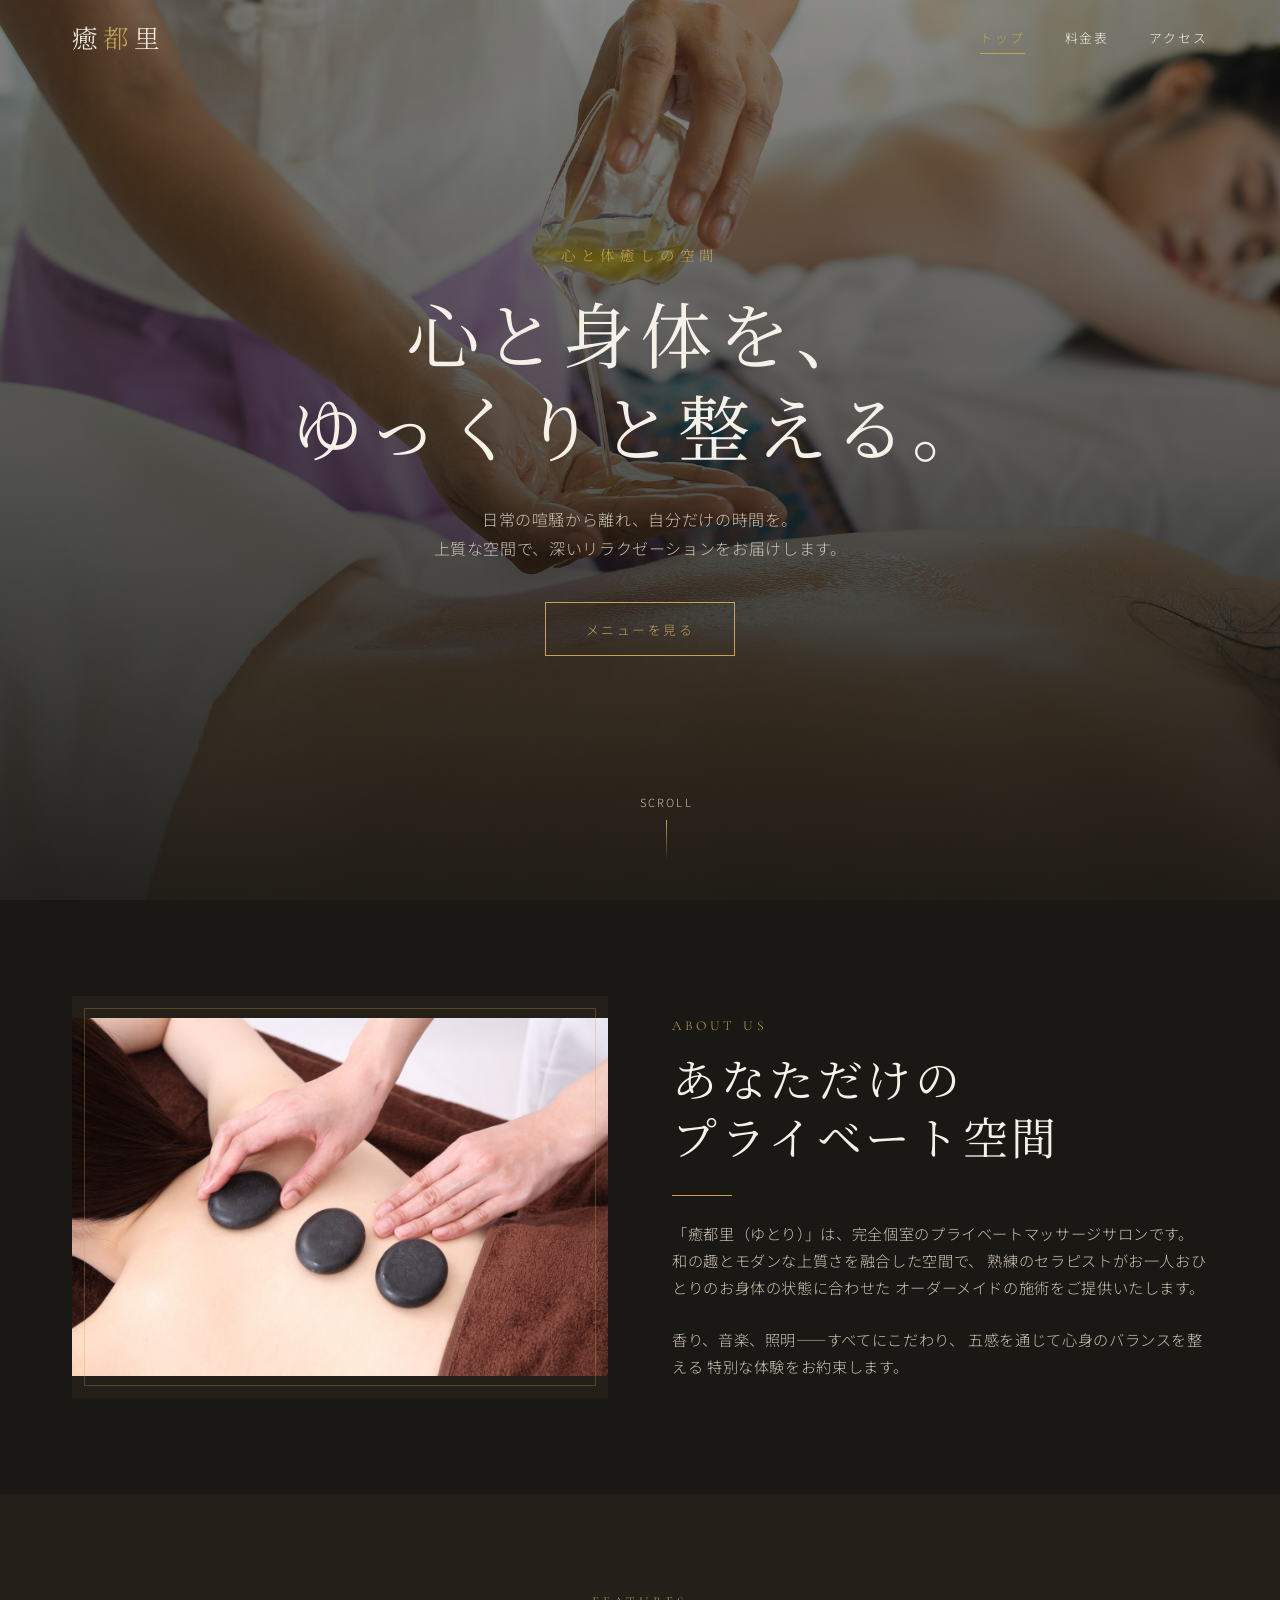
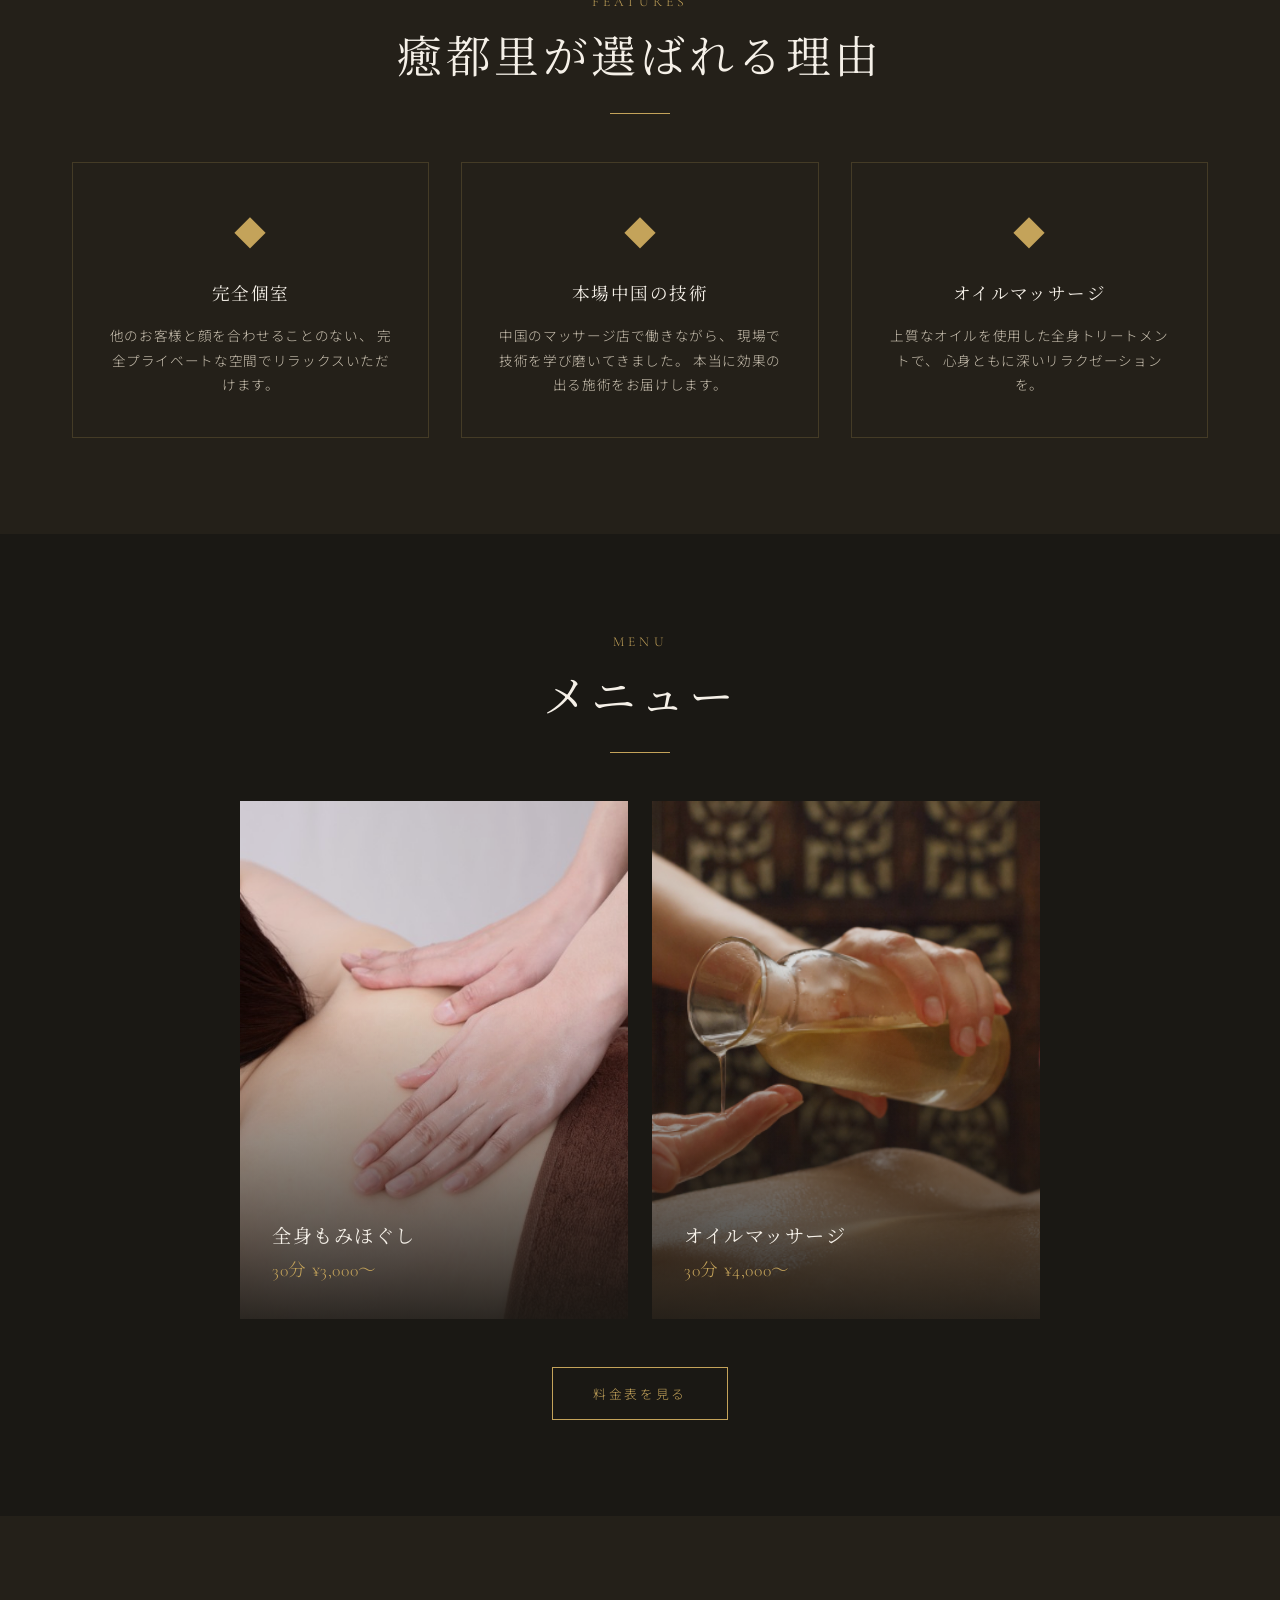
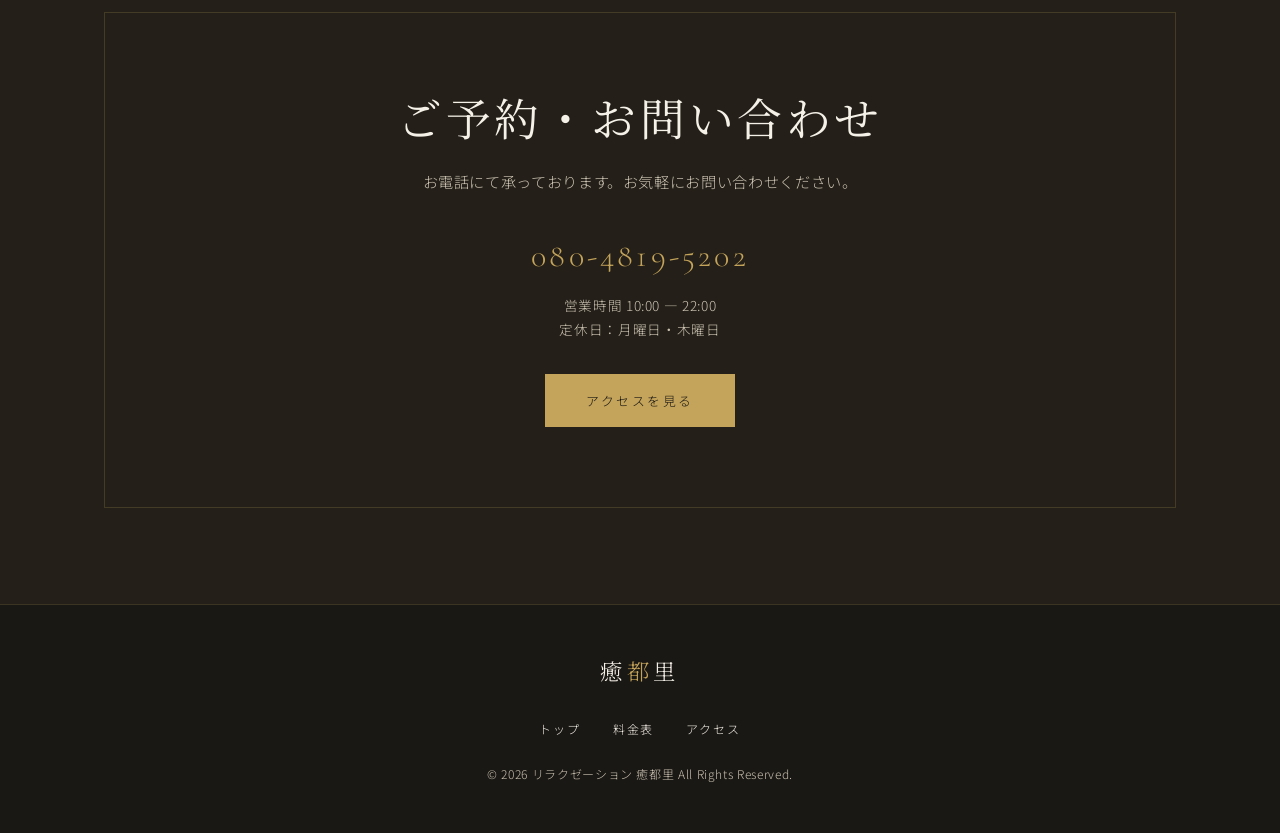
==== index.html @ 3822f06d "first release" ====
<!DOCTYPE html>
<html lang="ja">
<head>
  <meta charset="UTF-8">
  <meta name="viewport" content="width=device-width, initial-scale=1.0">
  <meta name="description" content="リラクゼーション 癒都里 — 心と身体を整える、上質なマッサージサロン。完全個室のプライベート空間で、至福のひとときをお過ごしください。">
  <title>リラクゼーション 癒都里 | プライベートマッサージサロン</title>
  <link rel="preconnect" href="https://fonts.googleapis.com">
  <link rel="preconnect" href="https://fonts.gstatic.com" crossorigin>
  <link href="https://fonts.googleapis.com/css2?family=Cormorant+Garamond:wght@300;400;500&family=Noto+Sans+JP:wght@300;400&family=Noto+Serif+JP:wght@300;400&display=swap" rel="stylesheet">
  <link rel="stylesheet" href="css/style.css">
</head>
<body>

  <header class="header">
    <div class="container header__inner">
      <a href="index.html" class="logo">癒<span>都</span>里</a>
      <nav class="nav">
        <a href="index.html" class="nav__link nav__link--active">トップ</a>
        <a href="price.html" class="nav__link">料金表</a>
        <a href="access.html" class="nav__link">アクセス</a>
      </nav>
      <button class="menu-toggle" aria-label="メニューを開く">
        <span></span>
        <span></span>
        <span></span>
      </button>
    </div>
  </header>

  <section class="hero">
    <div class="hero__bg"></div>
    <div class="hero__content">
      <p class="hero__subtitle">心と体癒しの空間</p>
      <h1 class="hero__title">心と身体を、<br>ゆっくりと整える。</h1>
      <p class="hero__desc">
        日常の喧騒から離れ、自分だけの時間を。<br>
        上質な空間で、深いリラクゼーションをお届けします。
      </p>
      <a href="price.html" class="btn">メニューを見る</a>
    </div>
    <div class="hero__scroll">
      <span>Scroll</span>
      <div class="hero__scroll-line"></div>
    </div>
  </section>

  <section class="section" id="about">
    <div class="container">
      <div class="about-grid fade-in">
        <div class="about-grid__image">
          <img src="img/about.jpg" alt="女性セラピストによるマッサージ施術" loading="lazy">
        </div>
        <div>
          <span class="section-label">About Us</span>
          <h2 class="section-title">あなただけの<br>プライベート空間</h2>
          <div class="divider divider--left"></div>
          <p class="section-desc" style="margin-bottom: 1.5rem;">
            「癒都里（ゆとり）」は、完全個室のプライベートマッサージサロンです。
            和の趣とモダンな上質さを融合した空間で、
            熟練のセラピストがお一人おひとりのお身体の状態に合わせた
            オーダーメイドの施術をご提供いたします。
          </p>
          <p class="section-desc">
            香り、音楽、照明——すべてにこだわり、
            五感を通じて心身のバランスを整える
            特別な体験をお約束します。
          </p>
        </div>
      </div>
    </div>
  </section>

  <section class="section section--alt">
    <div class="container">
      <div style="text-align: center; margin-bottom: 3rem;" class="fade-in">
        <span class="section-label">Features</span>
        <h2 class="section-title">癒都里が選ばれる理由</h2>
        <div class="divider"></div>
      </div>
      <div class="features">
        <div class="feature-card fade-in">
          <div class="feature-card__icon">&#9670;</div>
          <h3 class="feature-card__title">完全個室</h3>
          <p class="feature-card__text">
            他のお客様と顔を合わせることのない、
            完全プライベートな空間でリラックスいただけます。
          </p>
        </div>
        <div class="feature-card fade-in">
          <div class="feature-card__icon">&#9670;</div>
          <h3 class="feature-card__title">本場中国の技術</h3>
          <p class="feature-card__text">
            中国のマッサージ店で働きながら、
            現場で技術を学び磨いてきました。
            本当に効果の出る施術をお届けします。
          </p>
        </div>
        <div class="feature-card fade-in">
          <div class="feature-card__icon">&#9670;</div>
          <h3 class="feature-card__title">オイルマッサージ</h3>
          <p class="feature-card__text">
            上質なオイルを使用した全身トリートメントで、
            心身ともに深いリラクゼーションを。
          </p>
        </div>
      </div>
    </div>
  </section>

  <section class="section">
    <div class="container">
      <div style="text-align: center; margin-bottom: 3rem;" class="fade-in">
        <span class="section-label">Menu</span>
        <h2 class="section-title">メニュー</h2>
        <div class="divider"></div>
      </div>
      <div class="menu-preview menu-preview--two">
        <div class="menu-card fade-in">
          <img src="img/menu/body-massage.jpg" alt="全身もみほぐしの施術風景" loading="lazy">
          <div class="menu-card__overlay">
            <h3 class="menu-card__title">全身もみほぐし</h3>
            <p class="menu-card__price">30分 ¥3,000〜</p>
          </div>
        </div>
        <div class="menu-card fade-in">
          <img src="img/menu/oil-massage.jpg" alt="オイルマッサージの施術風景" loading="lazy">
          <div class="menu-card__overlay">
            <h3 class="menu-card__title">オイルマッサージ</h3>
            <p class="menu-card__price">30分 ¥4,000〜</p>
          </div>
        </div>
      </div>
      <div style="text-align: center; margin-top: 3rem;" class="fade-in">
        <a href="price.html" class="btn">料金表を見る</a>
      </div>
    </div>
  </section>

  <section class="section section--alt">
    <div class="container">
      <div class="cta fade-in">
        <h2 class="cta__title">ご予約・お問い合わせ</h2>
        <p class="cta__desc">お電話にて承っております。お気軽にお問い合わせください。</p>
        <p class="cta__phone">080-4819-5202</p>
        <p class="cta__hours">営業時間 10:00 — 22:00<br>定休日：月曜日・木曜日</p>
        <a href="access.html" class="btn btn--filled">アクセスを見る</a>
      </div>
    </div>
  </section>

  <footer class="footer">
    <div class="container">
      <p class="footer__logo">癒<span>都</span>里</p>
      <nav class="footer__nav">
        <a href="index.html">トップ</a>
        <a href="price.html">料金表</a>
        <a href="access.html">アクセス</a>
      </nav>
      <p class="footer__copy">&copy; 2026 リラクゼーション 癒都里 All Rights Reserved.</p>
    </div>
  </footer>

  <script src="js/main.js"></script>
</body>
</html>
---- css/style.css ----
/* ========================================
   癒都里 — Luxury Massage Salon
   ======================================== */

:root {
  --color-bg: #1a1814;
  --color-bg-light: #242019;
  --color-bg-card: #2c261f;
  --color-cream: #f5f0e8;
  --color-cream-muted: #c9c0b0;
  --color-gold: #c4a35a;
  --color-gold-light: #d4b87a;
  --color-gold-dark: #9a7d3c;
  --color-border: rgba(196, 163, 90, 0.2);
  --font-serif: "Cormorant Garamond", "Noto Serif JP", serif;
  --font-sans: "Noto Sans JP", "Hiragino Sans", sans-serif;
  --transition: 0.4s cubic-bezier(0.25, 0.46, 0.45, 0.94);
  --header-height: 80px;
}

*,
*::before,
*::after {
  box-sizing: border-box;
  margin: 0;
  padding: 0;
}

html {
  scroll-behavior: smooth;
  font-size: 16px;
}

body {
  font-family: var(--font-sans);
  background-color: var(--color-bg);
  color: var(--color-cream);
  line-height: 1.8;
  font-weight: 300;
  letter-spacing: 0.04em;
  overflow-x: hidden;
}

img {
  max-width: 100%;
  height: auto;
  display: block;
}

a {
  color: inherit;
  text-decoration: none;
  transition: color var(--transition);
}

a:hover {
  color: var(--color-gold);
}

ul {
  list-style: none;
}

/* ---- Typography ---- */

h1, h2, h3, h4 {
  font-family: var(--font-serif);
  font-weight: 400;
  line-height: 1.3;
  letter-spacing: 0.08em;
}

h1 { font-size: clamp(2.5rem, 6vw, 4.5rem); }
h2 { font-size: clamp(1.8rem, 4vw, 2.8rem); }
h3 { font-size: clamp(1.2rem, 2.5vw, 1.6rem); }

.section-label {
  display: block;
  font-family: var(--font-serif);
  font-size: 0.85rem;
  letter-spacing: 0.3em;
  text-transform: uppercase;
  color: var(--color-gold);
  margin-bottom: 1rem;
}

.section-title {
  margin-bottom: 1.5rem;
}

.section-desc {
  color: var(--color-cream-muted);
  max-width: 600px;
  font-size: 0.95rem;
}

/* ---- Layout ---- */

.container {
  width: 100%;
  max-width: 1200px;
  margin: 0 auto;
  padding: 0 2rem;
}

.section {
  padding: 6rem 0;
}

.section--alt {
  background-color: var(--color-bg-light);
}

/* ---- Header ---- */

.header {
  position: fixed;
  top: 0;
  left: 0;
  right: 0;
  z-index: 1000;
  height: var(--header-height);
  display: flex;
  align-items: center;
  transition: background var(--transition), box-shadow var(--transition);
}

.header--scrolled {
  background: rgba(26, 24, 20, 0.95);
  backdrop-filter: blur(12px);
  box-shadow: 0 1px 0 var(--color-border);
}

.header__inner {
  display: flex;
  align-items: center;
  justify-content: space-between;
  width: 100%;
}

.logo {
  font-family: var(--font-serif);
  font-size: 1.6rem;
  letter-spacing: 0.2em;
  color: var(--color-cream);
}

.logo span {
  color: var(--color-gold);
}

.nav {
  display: flex;
  gap: 2.5rem;
}

.nav__link {
  font-size: 0.8rem;
  letter-spacing: 0.15em;
  text-transform: uppercase;
  position: relative;
  padding-bottom: 4px;
}

.nav__link::after {
  content: "";
  position: absolute;
  bottom: 0;
  left: 0;
  width: 0;
  height: 1px;
  background: var(--color-gold);
  transition: width var(--transition);
}

.nav__link:hover::after,
.nav__link--active::after {
  width: 100%;
}

.nav__link--active {
  color: var(--color-gold);
}

/* Hamburger */
.menu-toggle {
  display: none;
  flex-direction: column;
  gap: 6px;
  background: none;
  border: none;
  cursor: pointer;
  padding: 4px;
}

.menu-toggle span {
  display: block;
  width: 24px;
  height: 1px;
  background: var(--color-cream);
  transition: var(--transition);
}

.menu-toggle--open span:nth-child(1) {
  transform: rotate(45deg) translate(5px, 5px);
}

.menu-toggle--open span:nth-child(2) {
  opacity: 0;
}

.menu-toggle--open span:nth-child(3) {
  transform: rotate(-45deg) translate(5px, -5px);
}

/* ---- Hero ---- */

.hero {
  position: relative;
  min-height: 100vh;
  display: flex;
  align-items: center;
  justify-content: center;
  text-align: center;
  overflow: hidden;
}

.hero__bg {
  position: absolute;
  inset: 0;
  background:
    linear-gradient(
      to bottom,
      rgba(26, 24, 20, 0.5) 0%,
      rgba(26, 24, 20, 0.7) 50%,
      rgba(26, 24, 20, 0.95) 100%
    ),
    url("../img/hero/hero-bg.jpg") center/cover no-repeat;
}

.hero__content {
  position: relative;
  z-index: 1;
  padding: 2rem;
  animation: fadeUp 1.2s ease forwards;
}

.hero__subtitle {
  font-family: var(--font-serif);
  font-size: 0.9rem;
  letter-spacing: 0.4em;
  text-transform: uppercase;
  color: var(--color-gold);
  margin-bottom: 1.5rem;
}

.hero__title {
  margin-bottom: 1.5rem;
}

.hero__desc {
  color: var(--color-cream-muted);
  font-size: 1rem;
  max-width: 500px;
  margin: 0 auto 2.5rem;
}

.hero__scroll {
  position: absolute;
  bottom: 2.5rem;
  left: 50%;
  transform: translateX(-50%);
  display: flex;
  flex-direction: column;
  align-items: center;
  gap: 0.5rem;
  font-size: 0.7rem;
  letter-spacing: 0.2em;
  text-transform: uppercase;
  color: var(--color-cream-muted);
  animation: fadeUp 1.2s 0.6s ease both;
}

.hero__scroll-line {
  width: 1px;
  height: 40px;
  background: linear-gradient(to bottom, var(--color-gold), transparent);
  animation: scrollLine 2s ease infinite;
}

/* ---- Buttons ---- */

.btn {
  display: inline-block;
  padding: 0.9rem 2.5rem;
  font-size: 0.8rem;
  letter-spacing: 0.2em;
  text-transform: uppercase;
  border: 1px solid var(--color-gold);
  color: var(--color-gold);
  background: transparent;
  cursor: pointer;
  transition: var(--transition);
  font-family: var(--font-sans);
}

.btn:hover {
  background: var(--color-gold);
  color: var(--color-bg);
}

.btn--filled {
  background: var(--color-gold);
  color: var(--color-bg);
}

.btn--filled:hover {
  background: var(--color-gold-light);
  border-color: var(--color-gold-light);
}

/* ---- Page Header ---- */

.page-header {
  padding: calc(var(--header-height) + 4rem) 0 4rem;
  text-align: center;
  background: var(--color-bg-light);
  border-bottom: 1px solid var(--color-border);
}

.page-header__title {
  margin-bottom: 1rem;
}

.page-header__desc {
  color: var(--color-cream-muted);
  font-size: 0.95rem;
}

/* ---- About / Features ---- */

.about-grid {
  display: grid;
  grid-template-columns: 1fr 1fr;
  gap: 4rem;
  align-items: center;
}

.about-grid__image {
  position: relative;
  aspect-ratio: 4 / 3;
  overflow: hidden;
  background-color: var(--color-bg-light);
}

.about-grid__image img {
  width: 100%;
  height: 100%;
  object-fit: contain;
  object-position: center;
  transition: transform 0.8s ease;
}

.about-grid__image:hover img {
  transform: scale(1.03);
}

.about-grid__image::after {
  content: "";
  position: absolute;
  inset: 12px;
  border: 1px solid var(--color-gold);
  opacity: 0.3;
  pointer-events: none;
}

.features {
  display: grid;
  grid-template-columns: repeat(3, 1fr);
  gap: 2rem;
}

.feature-card {
  padding: 2.5rem 2rem;
  border: 1px solid var(--color-border);
  text-align: center;
  transition: var(--transition);
}

.feature-card:hover {
  border-color: var(--color-gold);
  transform: translateY(-4px);
}

.feature-card__icon {
  font-size: 2rem;
  margin-bottom: 1.5rem;
  color: var(--color-gold);
}

.feature-card__title {
  margin-bottom: 1rem;
  font-size: 1.1rem;
}

.feature-card__text {
  color: var(--color-cream-muted);
  font-size: 0.85rem;
}

/* ---- Menu Preview ---- */

.menu-preview {
  display: grid;
  grid-template-columns: repeat(3, 1fr);
  gap: 1.5rem;
}

.menu-preview--two {
  grid-template-columns: repeat(2, 1fr);
  max-width: 800px;
  margin: 0 auto;
}

.menu-card {
  position: relative;
  overflow: hidden;
  aspect-ratio: 3/4;
}

.menu-card img {
  width: 100%;
  height: 100%;
  object-fit: cover;
  object-position: center 35%;
  filter: brightness(0.9) saturate(0.9);
  transition: transform 0.8s ease, filter 0.8s ease;
}

.menu-card:hover img {
  transform: scale(1.05);
  filter: brightness(0.95) saturate(0.95);
}

.menu-card__overlay {
  position: absolute;
  inset: 0;
  background: linear-gradient(to top, rgba(26, 24, 20, 0.9) 0%, transparent 60%);
  display: flex;
  flex-direction: column;
  justify-content: flex-end;
  padding: 2rem;
}

.menu-card__title {
  font-size: 1.2rem;
  margin-bottom: 0.3rem;
}

.menu-card__price {
  color: var(--color-gold);
  font-family: var(--font-serif);
  font-size: 1.1rem;
}

/* ---- Price Table ---- */

.price-category {
  margin-bottom: 4rem;
}

.price-category:last-child {
  margin-bottom: 0;
}

.price-category__header {
  display: flex;
  align-items: baseline;
  gap: 1.5rem;
  margin-bottom: 2rem;
  padding-bottom: 1rem;
  border-bottom: 1px solid var(--color-border);
}

.price-category__desc {
  color: var(--color-cream-muted);
  font-size: 0.85rem;
}

.price-list {
  display: flex;
  flex-direction: column;
  gap: 0;
}

.price-item {
  display: grid;
  grid-template-columns: 1fr auto auto;
  gap: 2rem;
  align-items: baseline;
  padding: 1.5rem 0;
  border-bottom: 1px solid var(--color-border);
  transition: var(--transition);
}

.price-item:hover {
  padding-left: 1rem;
  border-color: var(--color-gold);
}

.price-item__name {
  font-family: var(--font-serif);
  font-size: 1.15rem;
}

.price-item__detail {
  color: var(--color-cream-muted);
  font-size: 0.8rem;
  margin-top: 0.3rem;
}

.price-item__duration {
  color: var(--color-cream-muted);
  font-size: 0.85rem;
  white-space: nowrap;
}

.price-item__price {
  font-family: var(--font-serif);
  font-size: 1.3rem;
  color: var(--color-gold);
  white-space: nowrap;
}

.price-item__price small {
  font-size: 0.75rem;
  color: var(--color-cream-muted);
}

.price-note {
  margin-top: 3rem;
  padding: 2rem;
  border: 1px solid var(--color-border);
  color: var(--color-cream-muted);
  font-size: 0.85rem;
}

.price-note ul {
  margin-top: 0.5rem;
  padding-left: 1.2rem;
}

.price-note li {
  list-style: disc;
  margin-bottom: 0.3rem;
}

/* ---- Access ---- */

.access-grid {
  display: grid;
  grid-template-columns: 1fr 1fr;
  gap: 3rem;
}

.access-info__block {
  margin-bottom: 2.5rem;
}

.access-info__label {
  font-family: var(--font-serif);
  font-size: 0.85rem;
  letter-spacing: 0.2em;
  color: var(--color-gold);
  margin-bottom: 0.8rem;
  text-transform: uppercase;
}

.access-info__text {
  color: var(--color-cream-muted);
  font-size: 0.95rem;
}

.access-info__text strong {
  color: var(--color-cream);
  font-weight: 400;
}

.access-map {
  position: relative;
  aspect-ratio: 4/3;
  border: 1px solid var(--color-border);
  overflow: hidden;
}

.access-map iframe {
  width: 100%;
  height: 100%;
  border: 0;
  filter: grayscale(30%) contrast(1.1);
}

.access-steps {
  margin-top: 4rem;
}

.access-steps__list {
  display: grid;
  grid-template-columns: repeat(3, 1fr);
  gap: 2rem;
  margin-top: 2rem;
}

.access-step {
  text-align: center;
  padding: 2rem 1.5rem;
  border: 1px solid var(--color-border);
}

.access-step__number {
  font-family: var(--font-serif);
  font-size: 2rem;
  color: var(--color-gold);
  margin-bottom: 1rem;
}

.access-step__title {
  margin-bottom: 0.8rem;
  font-size: 1rem;
}

.access-step__text {
  color: var(--color-cream-muted);
  font-size: 0.85rem;
}

/* ---- CTA ---- */

.cta {
  text-align: center;
  padding: 5rem 2rem;
  border: 1px solid var(--color-border);
  margin: 0 2rem;
}

.cta__title {
  margin-bottom: 1rem;
}

.cta__desc {
  color: var(--color-cream-muted);
  margin-bottom: 2rem;
  font-size: 0.95rem;
}

.cta__phone {
  font-family: var(--font-serif);
  font-size: 2rem;
  color: var(--color-gold);
  letter-spacing: 0.1em;
  margin-bottom: 0.5rem;
}

.cta__hours {
  color: var(--color-cream-muted);
  font-size: 0.85rem;
  margin-bottom: 2rem;
}

/* ---- Footer ---- */

.footer {
  padding: 3rem 0;
  border-top: 1px solid var(--color-border);
  text-align: center;
}

.footer__logo {
  font-family: var(--font-serif);
  font-size: 1.4rem;
  letter-spacing: 0.2em;
  margin-bottom: 1.5rem;
}

.footer__logo span {
  color: var(--color-gold);
}

.footer__nav {
  display: flex;
  justify-content: center;
  gap: 2rem;
  margin-bottom: 1.5rem;
}

.footer__nav a {
  font-size: 0.75rem;
  letter-spacing: 0.15em;
  text-transform: uppercase;
}

.footer__copy {
  color: var(--color-cream-muted);
  font-size: 0.75rem;
}

/* ---- Animations ---- */

@keyframes fadeUp {
  from {
    opacity: 0;
    transform: translateY(30px);
  }
  to {
    opacity: 1;
    transform: translateY(0);
  }
}

@keyframes scrollLine {
  0%, 100% { opacity: 0; transform: scaleY(0); transform-origin: top; }
  50% { opacity: 1; transform: scaleY(1); transform-origin: top; }
  51% { transform-origin: bottom; }
  100% { opacity: 0; transform: scaleY(0); transform-origin: bottom; }
}

.fade-in {
  opacity: 0;
  transform: translateY(20px);
  transition: opacity 0.8s ease, transform 0.8s ease;
}

.fade-in--visible {
  opacity: 1;
  transform: translateY(0);
}

/* ---- Divider ---- */

.divider {
  width: 60px;
  height: 1px;
  background: var(--color-gold);
  margin: 1.5rem auto;
}

.divider--left {
  margin: 1.5rem 0;
}

/* ---- Responsive ---- */

@media (max-width: 1024px) {
  .features {
    grid-template-columns: repeat(2, 1fr);
  }

  .menu-preview {
    grid-template-columns: repeat(2, 1fr);
  }

  .access-steps__list {
    grid-template-columns: repeat(2, 1fr);
  }
}

@media (max-width: 768px) {
  :root {
    --header-height: 70px;
  }

  .nav {
    position: fixed;
    top: var(--header-height);
    left: 0;
    right: 0;
    background: rgba(26, 24, 20, 0.98);
    flex-direction: column;
    align-items: center;
    padding: 2rem;
    gap: 1.5rem;
    transform: translateY(-120%);
    opacity: 0;
    transition: var(--transition);
    border-bottom: 1px solid var(--color-border);
  }

  .nav--open {
    transform: translateY(0);
    opacity: 1;
  }

  .menu-toggle {
    display: flex;
  }

  .about-grid {
    grid-template-columns: 1fr;
    gap: 2rem;
  }

  .about-grid__image {
    aspect-ratio: 3 / 2;
  }

  .features {
    grid-template-columns: 1fr;
  }

  .menu-preview {
    grid-template-columns: 1fr;
  }

  .price-item {
    grid-template-columns: 1fr;
    gap: 0.5rem;
  }

  .access-grid {
    grid-template-columns: 1fr;
  }

  .access-steps__list {
    grid-template-columns: 1fr;
  }

  .section {
    padding: 4rem 0;
  }

  .cta {
    margin: 0 1rem;
    padding: 3rem 1.5rem;
  }
}

@media (max-width: 480px) {
  .container {
    padding: 0 1.2rem;
  }

  .hero__title {
    font-size: 2.2rem;
  }

  .cta__phone {
    font-size: 1.5rem;
  }
}
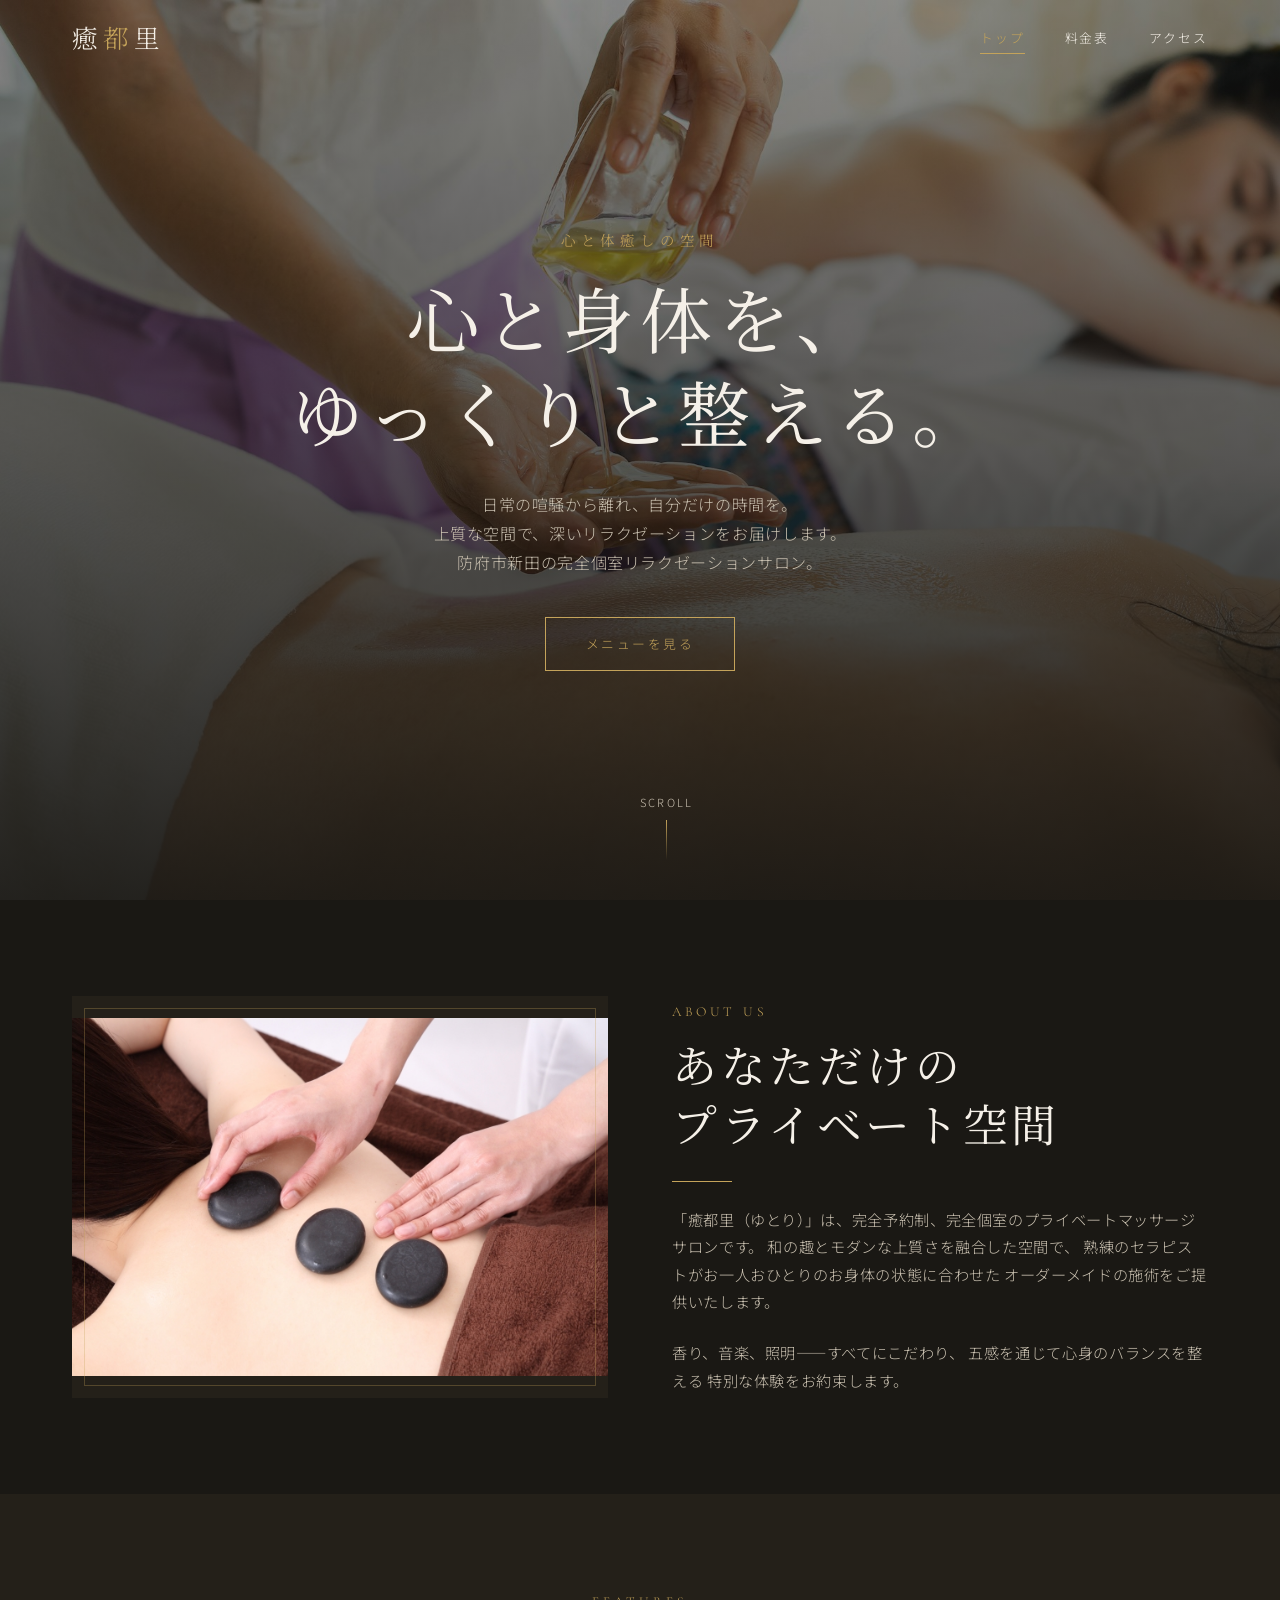
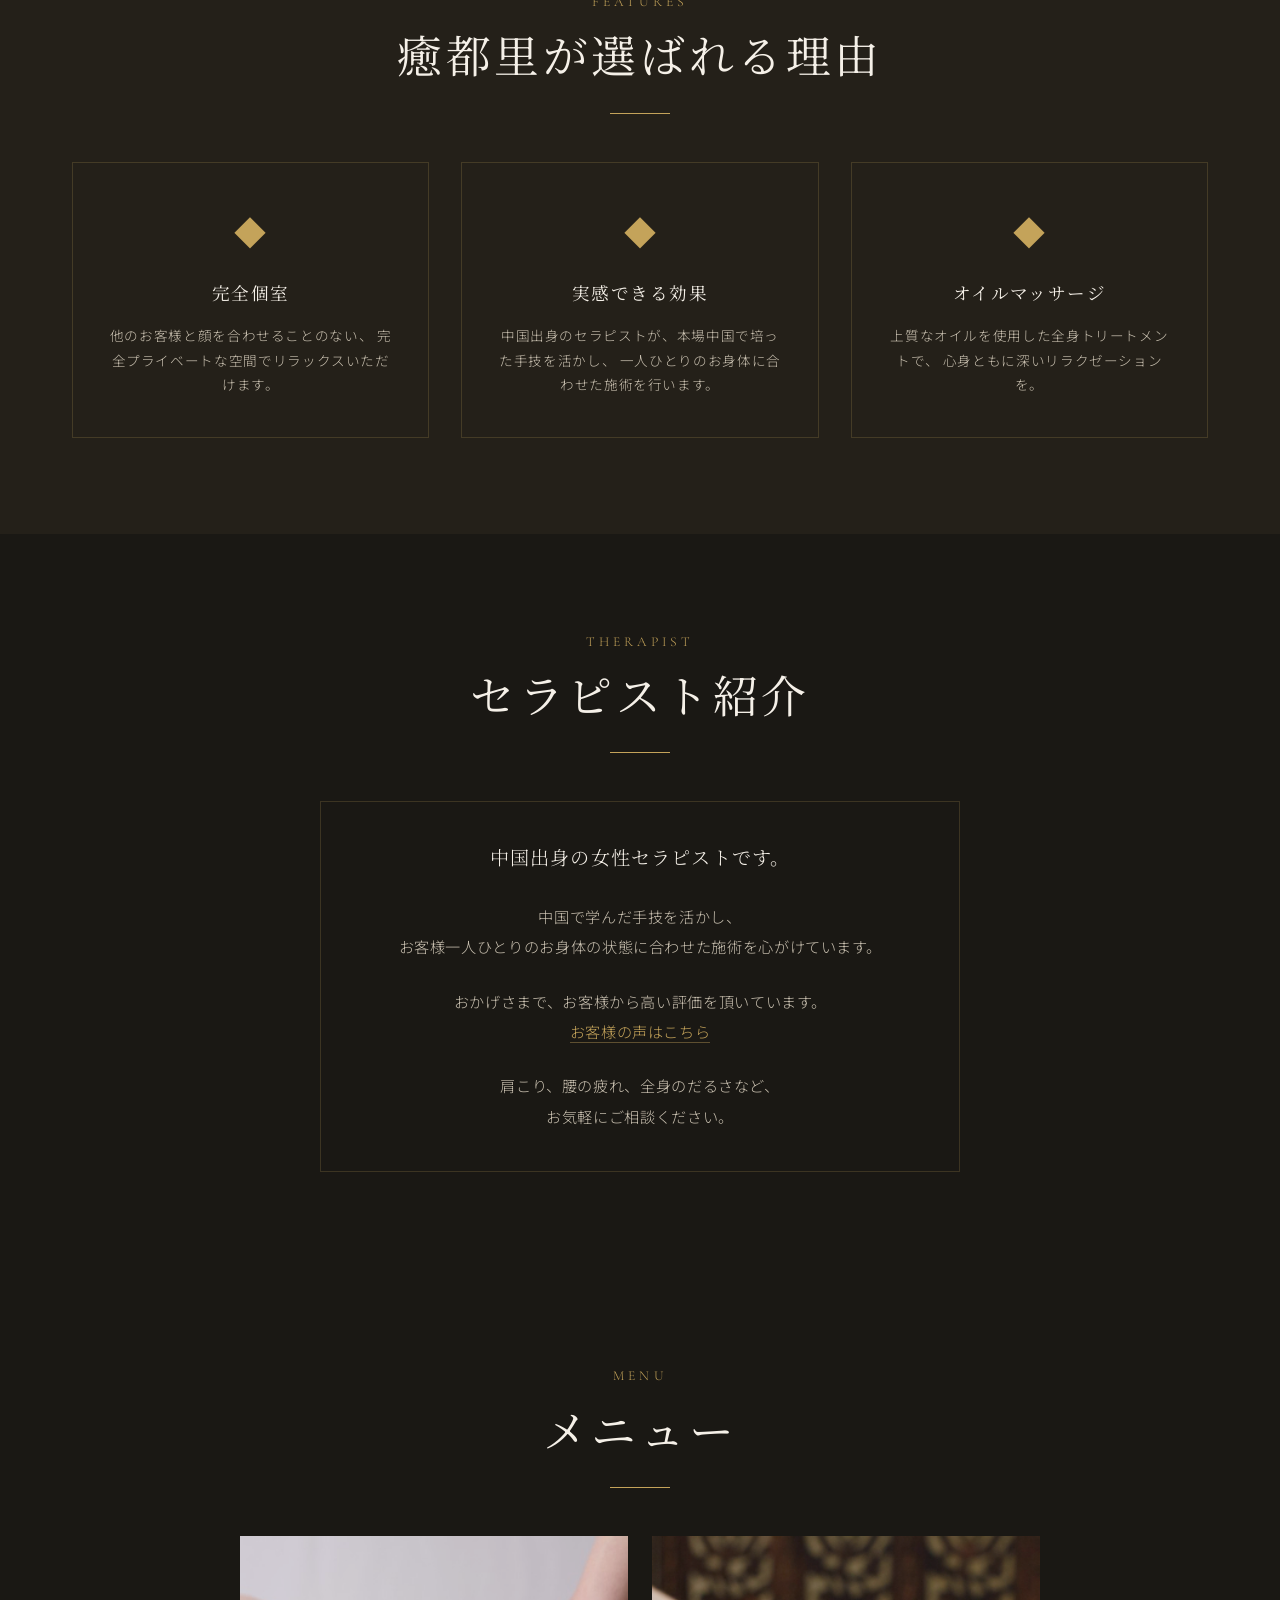
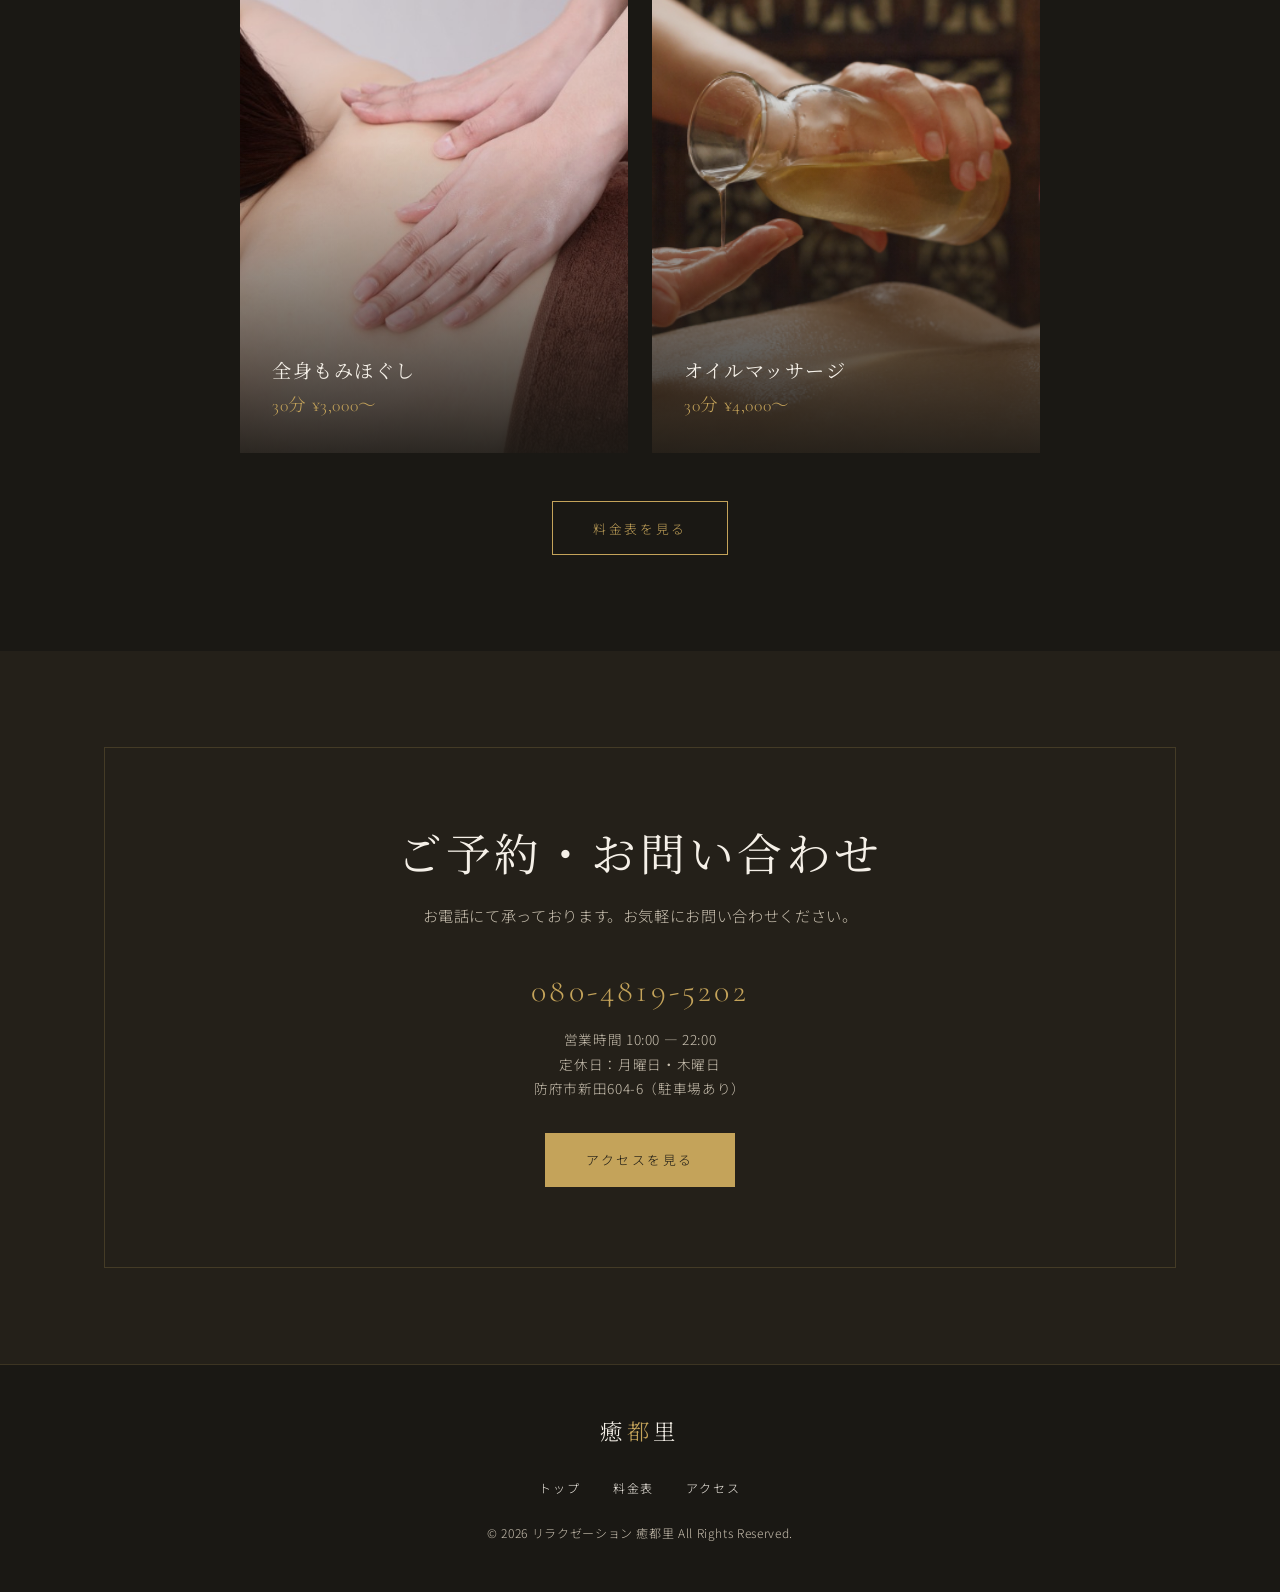
==== commit 55e279d6: "SEO対策" ====
--- a/index.html
+++ b/index.html
@@ -3,12 +3,96 @@
 <head>
   <meta charset="UTF-8">
   <meta name="viewport" content="width=device-width, initial-scale=1.0">
-  <meta name="description" content="リラクゼーション 癒都里 — 心と身体を整える、上質なマッサージサロン。完全個室のプライベート空間で、至福のひとときをお過ごしください。">
-  <title>リラクゼーション 癒都里 | プライベートマッサージサロン</title>
+  <meta name="description" content="山口県防府市新田の完全個室リラクゼーションサロン「癒都里」。全身もみほぐし・オイルマッサージで心と体を癒します。営業10:00〜22:00、定休日月・木。ご予約は080-4819-5202。">
+  <meta name="keywords" content="防府市,防府,新田,リラクゼーション,マッサージ,もみほぐし,オイルマッサージ,癒都里,ゆとり">
+  <meta name="robots" content="index, follow">
+  <meta name="theme-color" content="#1a1814">
+  <title>癒都里（ゆとり）| 防府市新田のリラクゼーションサロン</title>
+  <link rel="canonical" href="https://zhongcun1980.github.io/YutoriHP/">
+  <link rel="icon" href="favicon.svg" type="image/svg+xml">
+  <link rel="apple-touch-icon" href="favicon.svg">
+  <link rel="manifest" href="site.webmanifest">
+  <meta property="og:type" content="website">
+  <meta property="og:locale" content="ja_JP">
+  <meta property="og:site_name" content="リラクゼーション 癒都里">
+  <meta property="og:title" content="癒都里（ゆとり）| 防府市新田のリラクゼーションサロン">
+  <meta property="og:description" content="山口県防府市新田の完全個室リラクゼーションサロン。全身もみほぐし・オイルマッサージをご提供。ご予約 080-4819-5202">
+  <meta property="og:url" content="https://zhongcun1980.github.io/YutoriHP/">
+  <meta property="og:image" content="https://zhongcun1980.github.io/YutoriHP/img/about.jpg">
+  <meta name="twitter:card" content="summary_large_image">
+  <meta name="twitter:title" content="癒都里（ゆとり）| 防府市新田のリラクゼーションサロン">
+  <meta name="twitter:description" content="山口県防府市新田の完全個室リラクゼーションサロン。全身もみほぐし・オイルマッサージをご提供。">
+  <meta name="twitter:image" content="https://zhongcun1980.github.io/YutoriHP/img/about.jpg">
   <link rel="preconnect" href="https://fonts.googleapis.com">
   <link rel="preconnect" href="https://fonts.gstatic.com" crossorigin>
   <link href="https://fonts.googleapis.com/css2?family=Cormorant+Garamond:wght@300;400;500&family=Noto+Sans+JP:wght@300;400&family=Noto+Serif+JP:wght@300;400&display=swap" rel="stylesheet">
   <link rel="stylesheet" href="css/style.css">
+  <script type="application/ld+json">
+  {
+    "@context": "https://schema.org",
+    "@type": "HealthAndBeautyBusiness",
+    "name": "リラクゼーション 癒都里",
+    "alternateName": ["癒都里", "ゆとり", "Yutori"],
+    "description": "山口県防府市新田の完全個室リラクゼーションサロン。全身もみほぐし・オイルマッサージをご提供。",
+    "url": "https://zhongcun1980.github.io/YutoriHP/",
+    "telephone": "080-4819-5202",
+    "image": "https://zhongcun1980.github.io/YutoriHP/img/about.jpg",
+    "priceRange": "¥¥",
+    "currenciesAccepted": "JPY",
+    "paymentAccepted": "Cash",
+    "address": {
+      "@type": "PostalAddress",
+      "postalCode": "747-0825",
+      "addressRegion": "山口県",
+      "addressLocality": "防府市",
+      "streetAddress": "新田604-6左側",
+      "addressCountry": "JP"
+    },
+    "geo": {
+      "@type": "GeoCoordinates",
+      "latitude": 34.058,
+      "longitude": 131.568
+    },
+    "openingHoursSpecification": [
+      {
+        "@type": "OpeningHoursSpecification",
+        "dayOfWeek": ["Tuesday", "Wednesday", "Friday", "Saturday", "Sunday"],
+        "opens": "10:00",
+        "closes": "22:00"
+      }
+    ],
+    "hasOfferCatalog": {
+      "@type": "OfferCatalog",
+      "name": "メニュー",
+      "itemListElement": [
+        {
+          "@type": "Offer",
+          "itemOffered": {
+            "@type": "Service",
+            "name": "全身もみほぐし",
+            "description": "お身体全体をじっくりほぐす施術"
+          },
+          "price": "3000",
+          "priceCurrency": "JPY"
+        },
+        {
+          "@type": "Offer",
+          "itemOffered": {
+            "@type": "Service",
+            "name": "オイルマッサージ",
+            "description": "オイルを使用した全身トリートメント"
+          },
+          "price": "4000",
+          "priceCurrency": "JPY"
+        }
+      ]
+    },
+    "areaServed": {
+      "@type": "City",
+      "name": "防府市"
+    }
+  }
+  </script>
 </head>
 <body>
 
@@ -35,7 +119,8 @@
       <h1 class="hero__title">心と身体を、<br>ゆっくりと整える。</h1>
       <p class="hero__desc">
         日常の喧騒から離れ、自分だけの時間を。<br>
-        上質な空間で、深いリラクゼーションをお届けします。
+        上質な空間で、深いリラクゼーションをお届けします。<br>
+        防府市新田の完全個室リラクゼーションサロン。
       </p>
       <a href="price.html" class="btn">メニューを見る</a>
     </div>
@@ -56,7 +141,7 @@
           <h2 class="section-title">あなただけの<br>プライベート空間</h2>
           <div class="divider divider--left"></div>
           <p class="section-desc" style="margin-bottom: 1.5rem;">
-            「癒都里（ゆとり）」は、完全個室のプライベートマッサージサロンです。
+            「癒都里（ゆとり）」は、完全予約制、完全個室のプライベートマッサージサロンです。
             和の趣とモダンな上質さを融合した空間で、
             熟練のセラピストがお一人おひとりのお身体の状態に合わせた
             オーダーメイドの施術をご提供いたします。
@@ -89,11 +174,10 @@
         </div>
         <div class="feature-card fade-in">
           <div class="feature-card__icon">&#9670;</div>
-          <h3 class="feature-card__title">本場中国の技術</h3>
+          <h3 class="feature-card__title">実感できる効果</h3>
           <p class="feature-card__text">
-            中国のマッサージ店で働きながら、
-            現場で技術を学び磨いてきました。
-            本当に効果の出る施術をお届けします。
+            中国出身のセラピストが、本場中国で培った手技を活かし、
+            一人ひとりのお身体に合わせた施術を行います。
           </p>
         </div>
         <div class="feature-card fade-in">
@@ -104,6 +188,31 @@
             心身ともに深いリラクゼーションを。
           </p>
         </div>
+      </div>
+    </div>
+  </section>
+
+  <section class="section" id="therapist">
+    <div class="container">
+      <div style="text-align: center; margin-bottom: 3rem;" class="fade-in">
+        <span class="section-label">Therapist</span>
+        <h2 class="section-title">セラピスト紹介</h2>
+        <div class="divider"></div>
+      </div>
+      <div class="therapist-intro fade-in">
+        <p class="therapist-intro__lead">中国出身の女性セラピストです。</p>
+        <p class="therapist-intro__text">
+          中国で学んだ手技を活かし、<br>
+          お客様一人ひとりのお身体の状態に合わせた施術を心がけています。
+        </p>
+        <p class="therapist-intro__text">
+          おかげさまで、お客様から高い評価を頂いています。<br>
+          <a href="https://www.google.com/maps/place/%E3%83%AA%E3%83%A9%E3%82%AF%E3%82%BC%E3%83%BC%E3%82%B7%E3%83%A7%E3%83%B3%E7%99%92%E9%83%BD%E9%87%8C/@34.0337586,131.5646562,17z/data=!4m12!1m3!3m2!9m1!1b1!3m7!1s0x35448d2978288acb:0x2e57c601957861ca!8m2!3d34.0337542!4d131.5672311!9m1!1b1!16s%2Fg%2F11svlq1v__?hl=ja&amp;entry=ttu&amp;g_ep=EgoyMDI2MDYxMC4wIKXMDSoASAFQAw%3D%3D" class="therapist-intro__link" target="_blank" rel="noopener noreferrer">お客様の声はこちら</a>
+        </p>
+        <p class="therapist-intro__text">
+          肩こり、腰の疲れ、全身のだるさなど、<br>
+          お気軽にご相談ください。
+        </p>
       </div>
     </div>
   </section>
@@ -143,7 +252,7 @@
         <h2 class="cta__title">ご予約・お問い合わせ</h2>
         <p class="cta__desc">お電話にて承っております。お気軽にお問い合わせください。</p>
         <p class="cta__phone">080-4819-5202</p>
-        <p class="cta__hours">営業時間 10:00 — 22:00<br>定休日：月曜日・木曜日</p>
+        <p class="cta__hours">営業時間 10:00 — 22:00<br>定休日：月曜日・木曜日<br>防府市新田604-6（駐車場あり）</p>
         <a href="access.html" class="btn btn--filled">アクセスを見る</a>
       </div>
     </div>
--- a/css/style.css
+++ b/css/style.css
@@ -408,6 +408,45 @@
   font-size: 0.85rem;
 }
 
+/* ---- Therapist ---- */
+
+.therapist-intro {
+  max-width: 640px;
+  margin: 0 auto;
+  text-align: center;
+  padding: 2.5rem 2rem;
+  border: 1px solid var(--color-border);
+}
+
+.therapist-intro__lead {
+  font-family: var(--font-serif);
+  font-size: 1.2rem;
+  margin-bottom: 1.5rem;
+  color: var(--color-cream);
+  letter-spacing: 0.06em;
+}
+
+.therapist-intro__text {
+  color: var(--color-cream-muted);
+  font-size: 0.95rem;
+  line-height: 2;
+}
+
+.therapist-intro__text + .therapist-intro__text {
+  margin-top: 1.5rem;
+}
+
+.therapist-intro__link {
+  color: var(--color-gold);
+  border-bottom: 1px solid rgba(196, 163, 90, 0.4);
+  transition: color var(--transition), border-color var(--transition);
+}
+
+.therapist-intro__link:hover {
+  color: var(--color-gold-light);
+  border-color: var(--color-gold-light);
+}
+
 /* ---- Menu Preview ---- */
 
 .menu-preview {
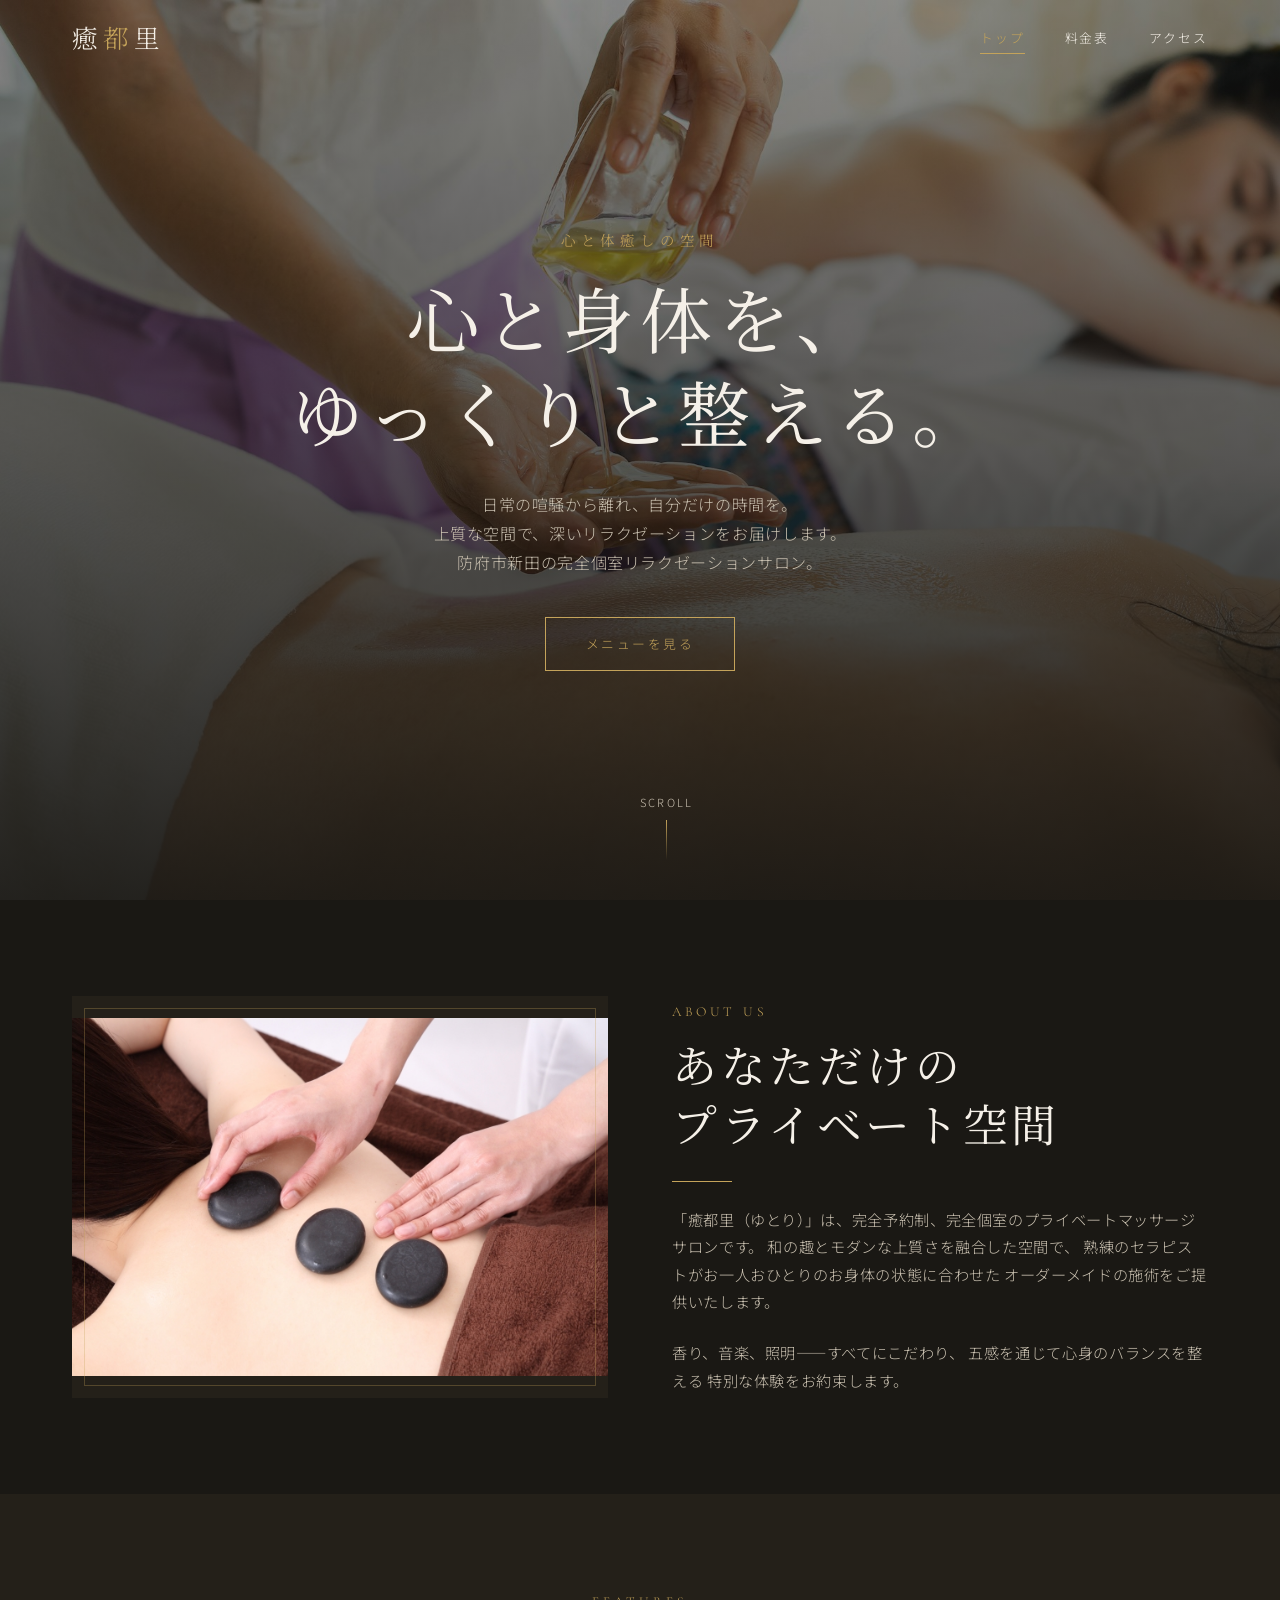
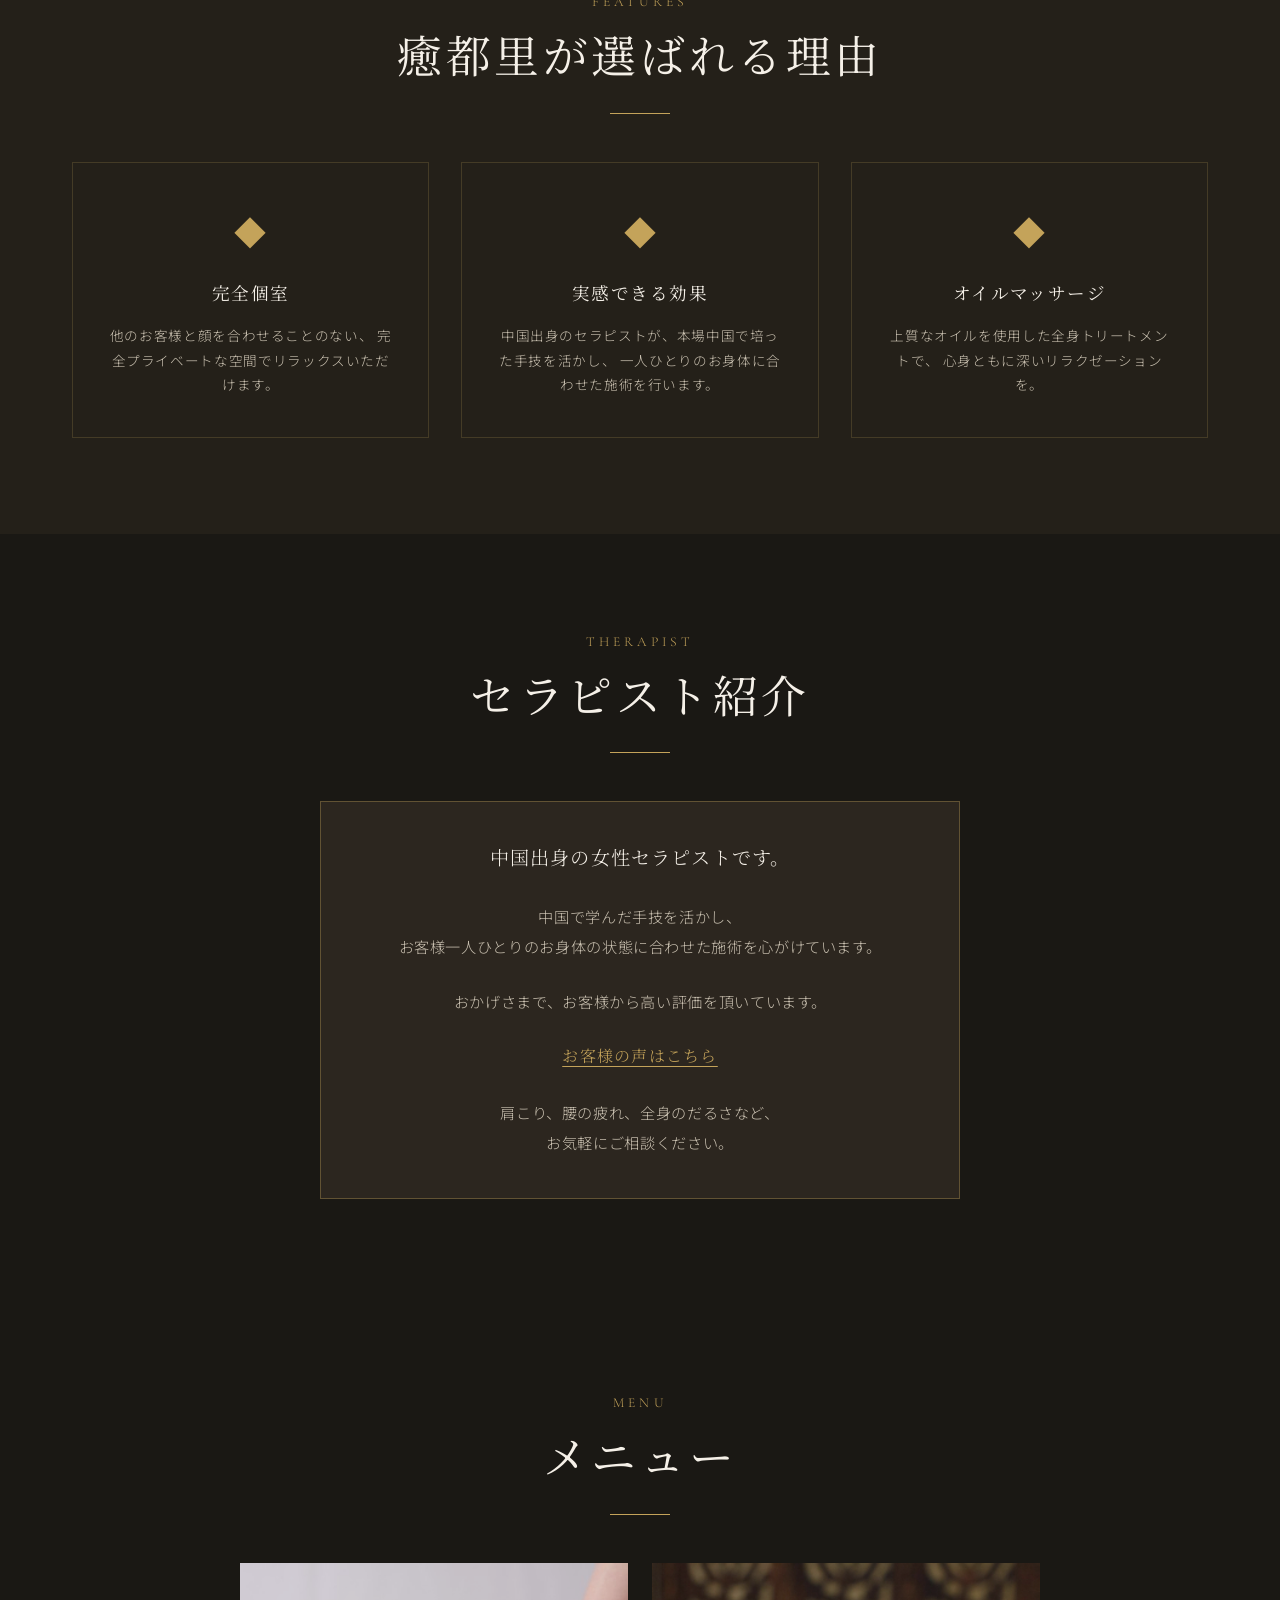
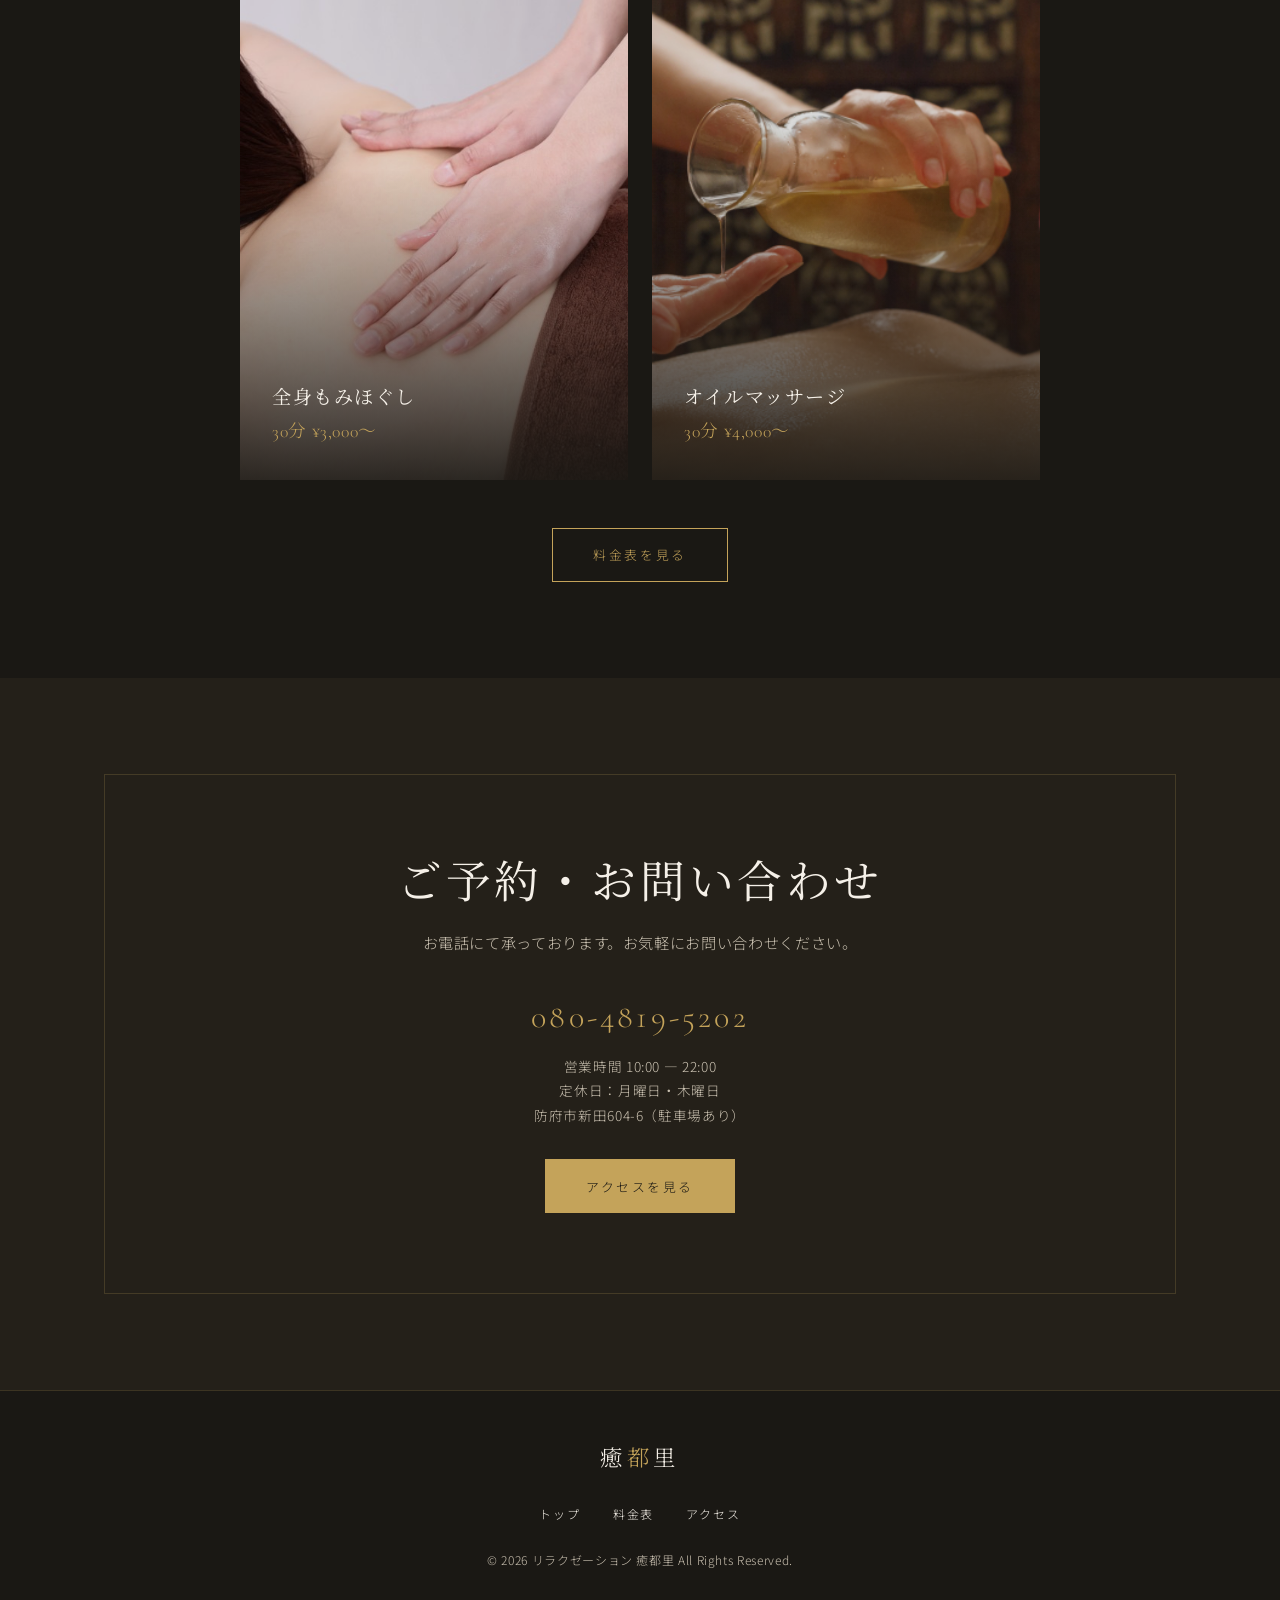
==== commit 4dd70355: "セラピスト紹介の表示崩れを修正" ====
--- a/index.html
+++ b/index.html
@@ -199,15 +199,17 @@
         <h2 class="section-title">セラピスト紹介</h2>
         <div class="divider"></div>
       </div>
-      <div class="therapist-intro fade-in">
+      <div class="therapist-intro fade-in fade-in--visible">
         <p class="therapist-intro__lead">中国出身の女性セラピストです。</p>
         <p class="therapist-intro__text">
           中国で学んだ手技を活かし、<br>
           お客様一人ひとりのお身体の状態に合わせた施術を心がけています。
         </p>
         <p class="therapist-intro__text">
-          おかげさまで、お客様から高い評価を頂いています。<br>
-          <a href="https://www.google.com/maps/place/%E3%83%AA%E3%83%A9%E3%82%AF%E3%82%BC%E3%83%BC%E3%82%B7%E3%83%A7%E3%83%B3%E7%99%92%E9%83%BD%E9%87%8C/@34.0337586,131.5646562,17z/data=!4m12!1m3!3m2!9m1!1b1!3m7!1s0x35448d2978288acb:0x2e57c601957861ca!8m2!3d34.0337542!4d131.5672311!9m1!1b1!16s%2Fg%2F11svlq1v__?hl=ja&amp;entry=ttu&amp;g_ep=EgoyMDI2MDYxMC4wIKXMDSoASAFQAw%3D%3D" class="therapist-intro__link" target="_blank" rel="noopener noreferrer">お客様の声はこちら</a>
+          おかげさまで、お客様から高い評価を頂いています。
+        </p>
+        <p class="therapist-intro__text">
+          <a href="reviews.html" class="therapist-intro__link" target="_blank" rel="noopener noreferrer">お客様の声はこちら</a>
         </p>
         <p class="therapist-intro__text">
           肩こり、腰の疲れ、全身のだるさなど、<br>
--- a/css/style.css
+++ b/css/style.css
@@ -415,7 +415,8 @@
   margin: 0 auto;
   text-align: center;
   padding: 2.5rem 2rem;
-  border: 1px solid var(--color-border);
+  background-color: var(--color-bg-card);
+  border: 1px solid rgba(196, 163, 90, 0.35);
 }
 
 .therapist-intro__lead {
@@ -430,21 +431,26 @@
   color: var(--color-cream-muted);
   font-size: 0.95rem;
   line-height: 2;
-}
-
-.therapist-intro__text + .therapist-intro__text {
-  margin-top: 1.5rem;
+  margin-bottom: 1.5rem;
+}
+
+.therapist-intro__text:last-child {
+  margin-bottom: 0;
 }
 
 .therapist-intro__link {
-  color: var(--color-gold);
-  border-bottom: 1px solid rgba(196, 163, 90, 0.4);
-  transition: color var(--transition), border-color var(--transition);
+  display: inline-block;
+  color: var(--color-gold);
+  font-family: var(--font-serif);
+  font-size: 1rem;
+  letter-spacing: 0.08em;
+  text-decoration: underline;
+  text-underline-offset: 4px;
+  transition: color var(--transition);
 }
 
 .therapist-intro__link:hover {
   color: var(--color-gold-light);
-  border-color: var(--color-gold-light);
 }
 
 /* ---- Menu Preview ---- */
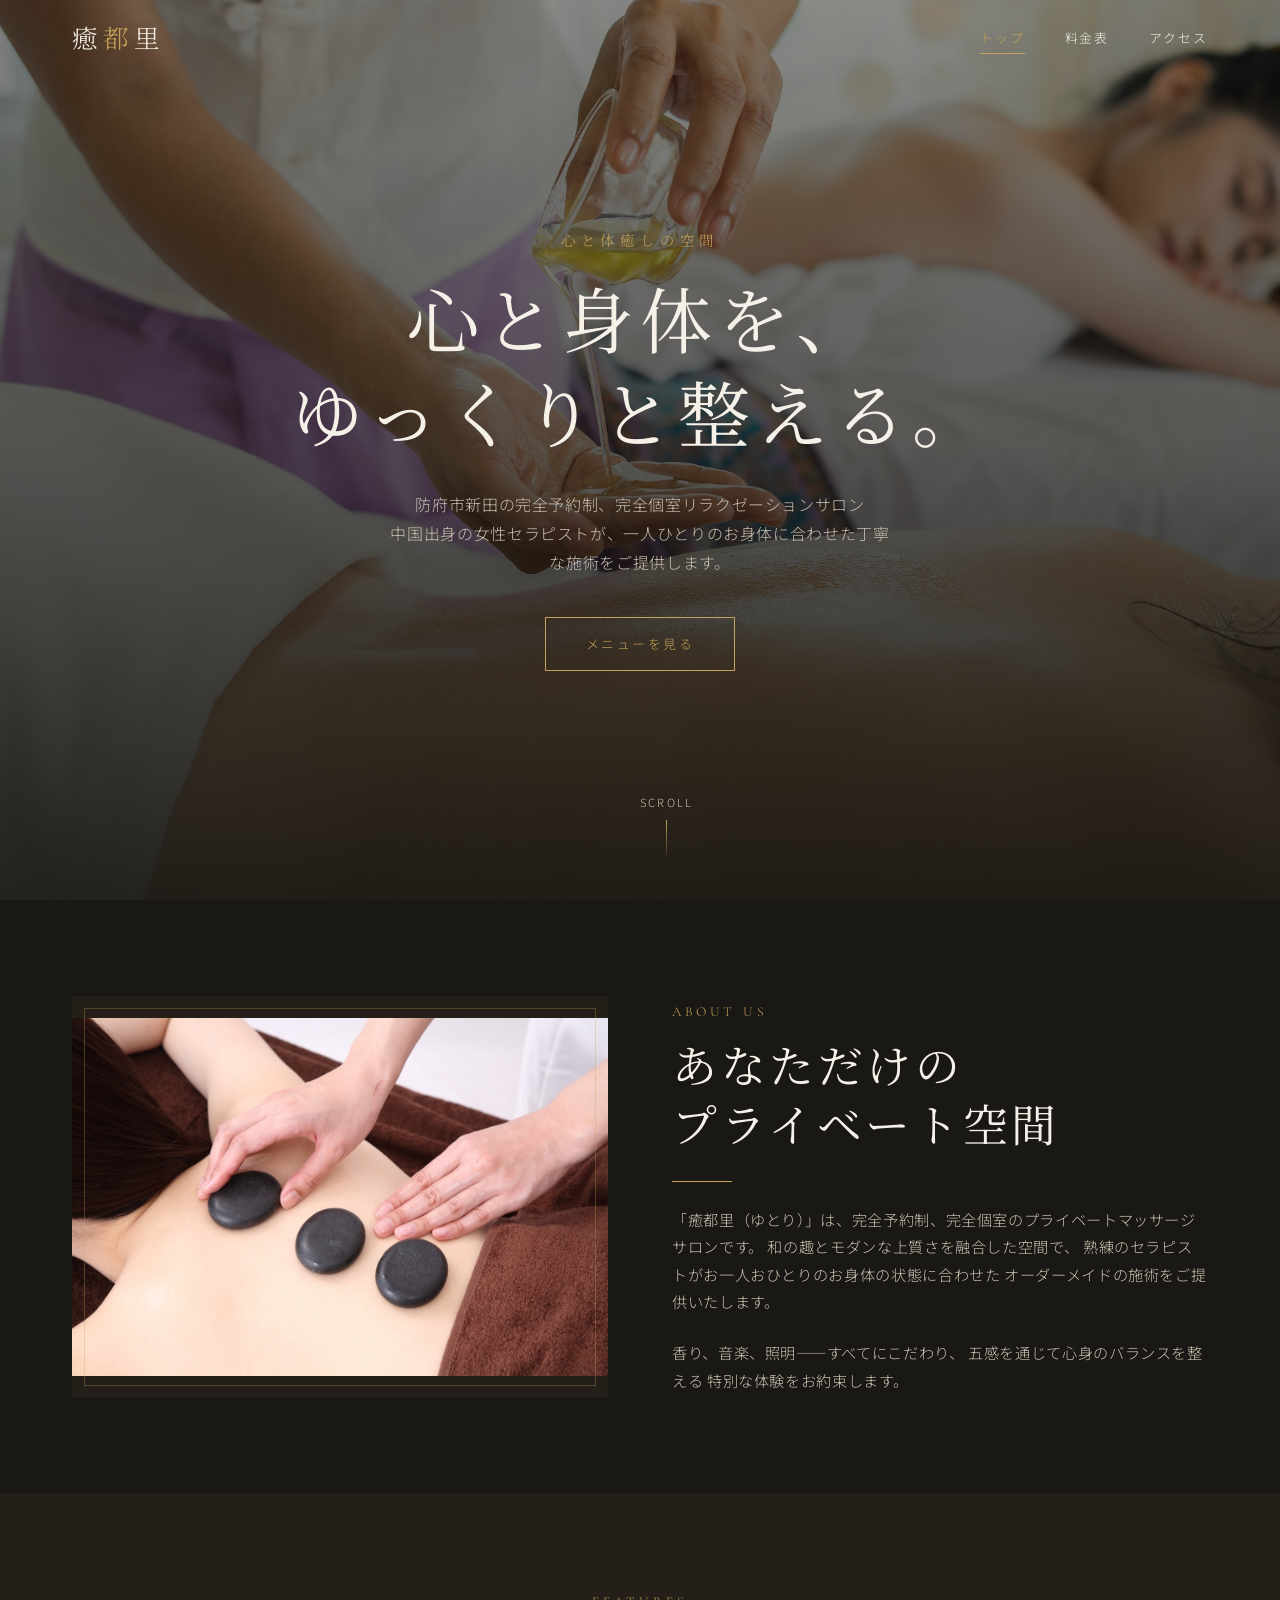
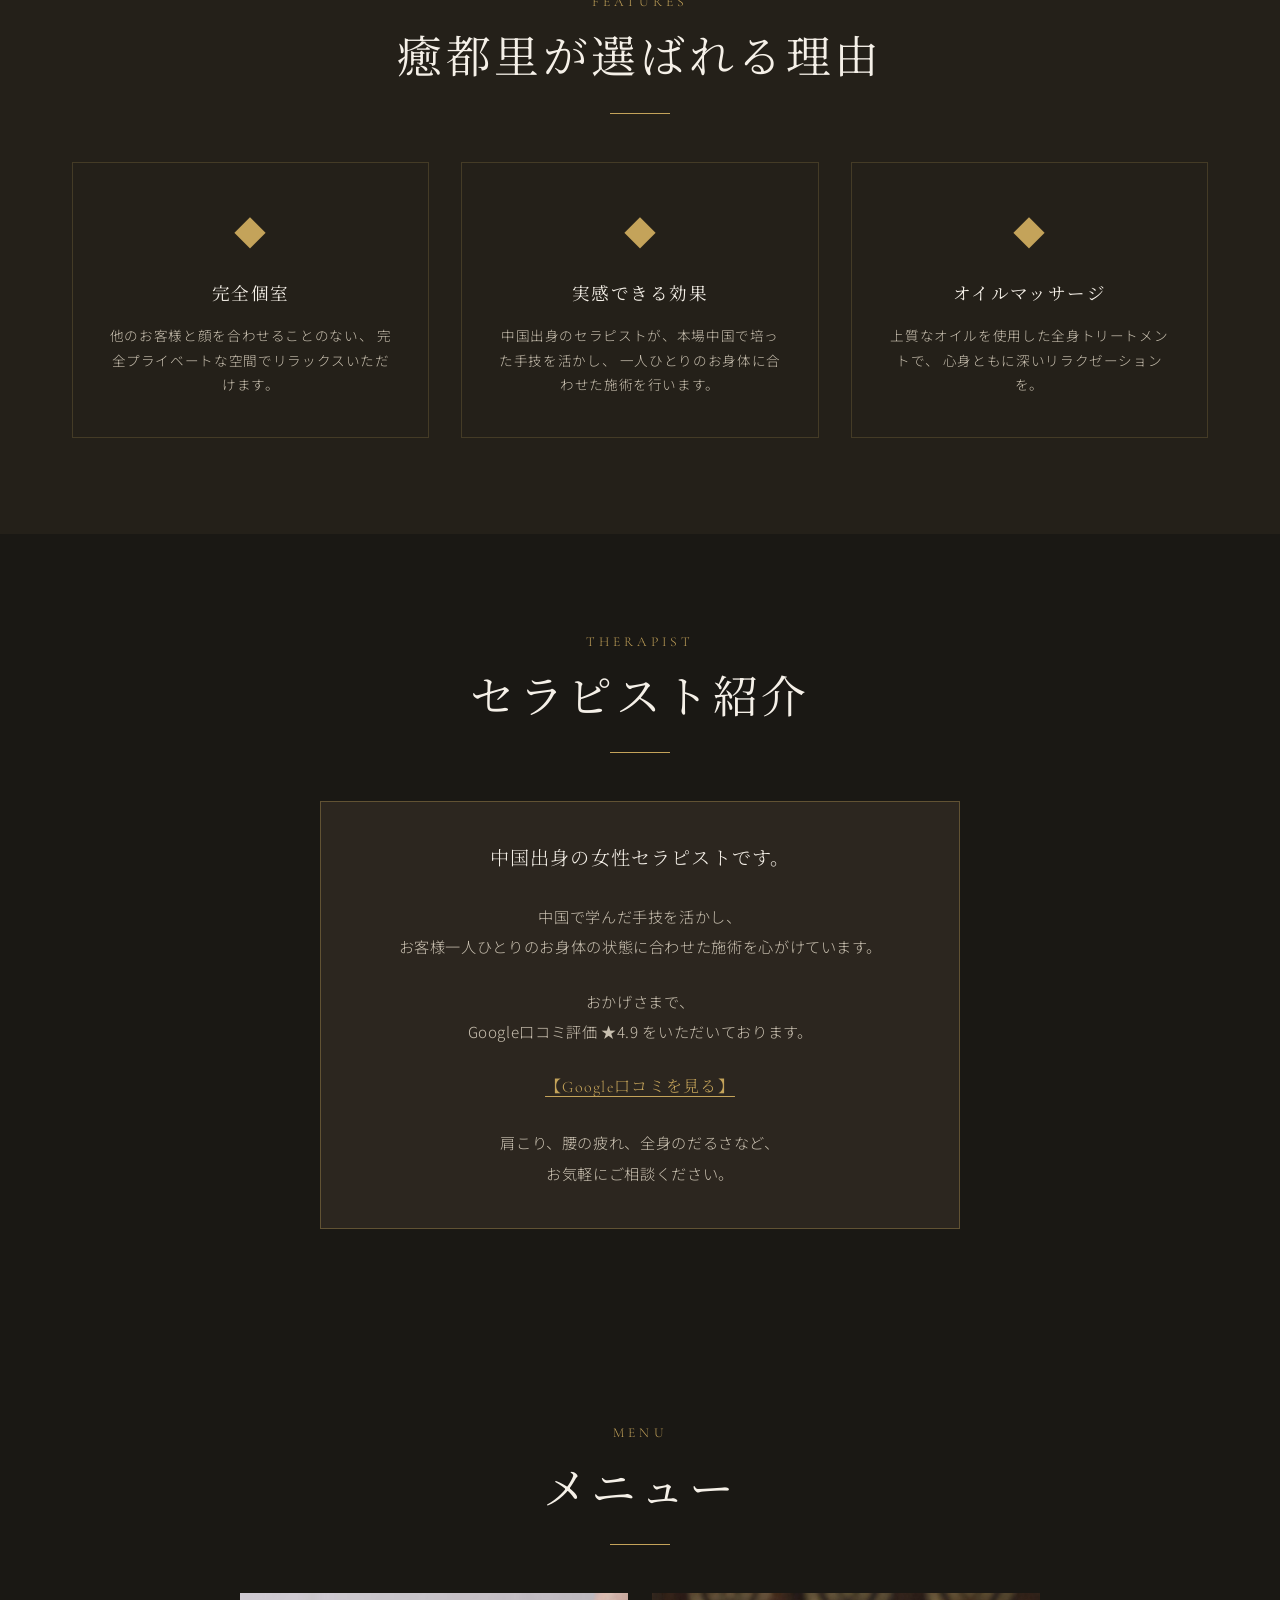
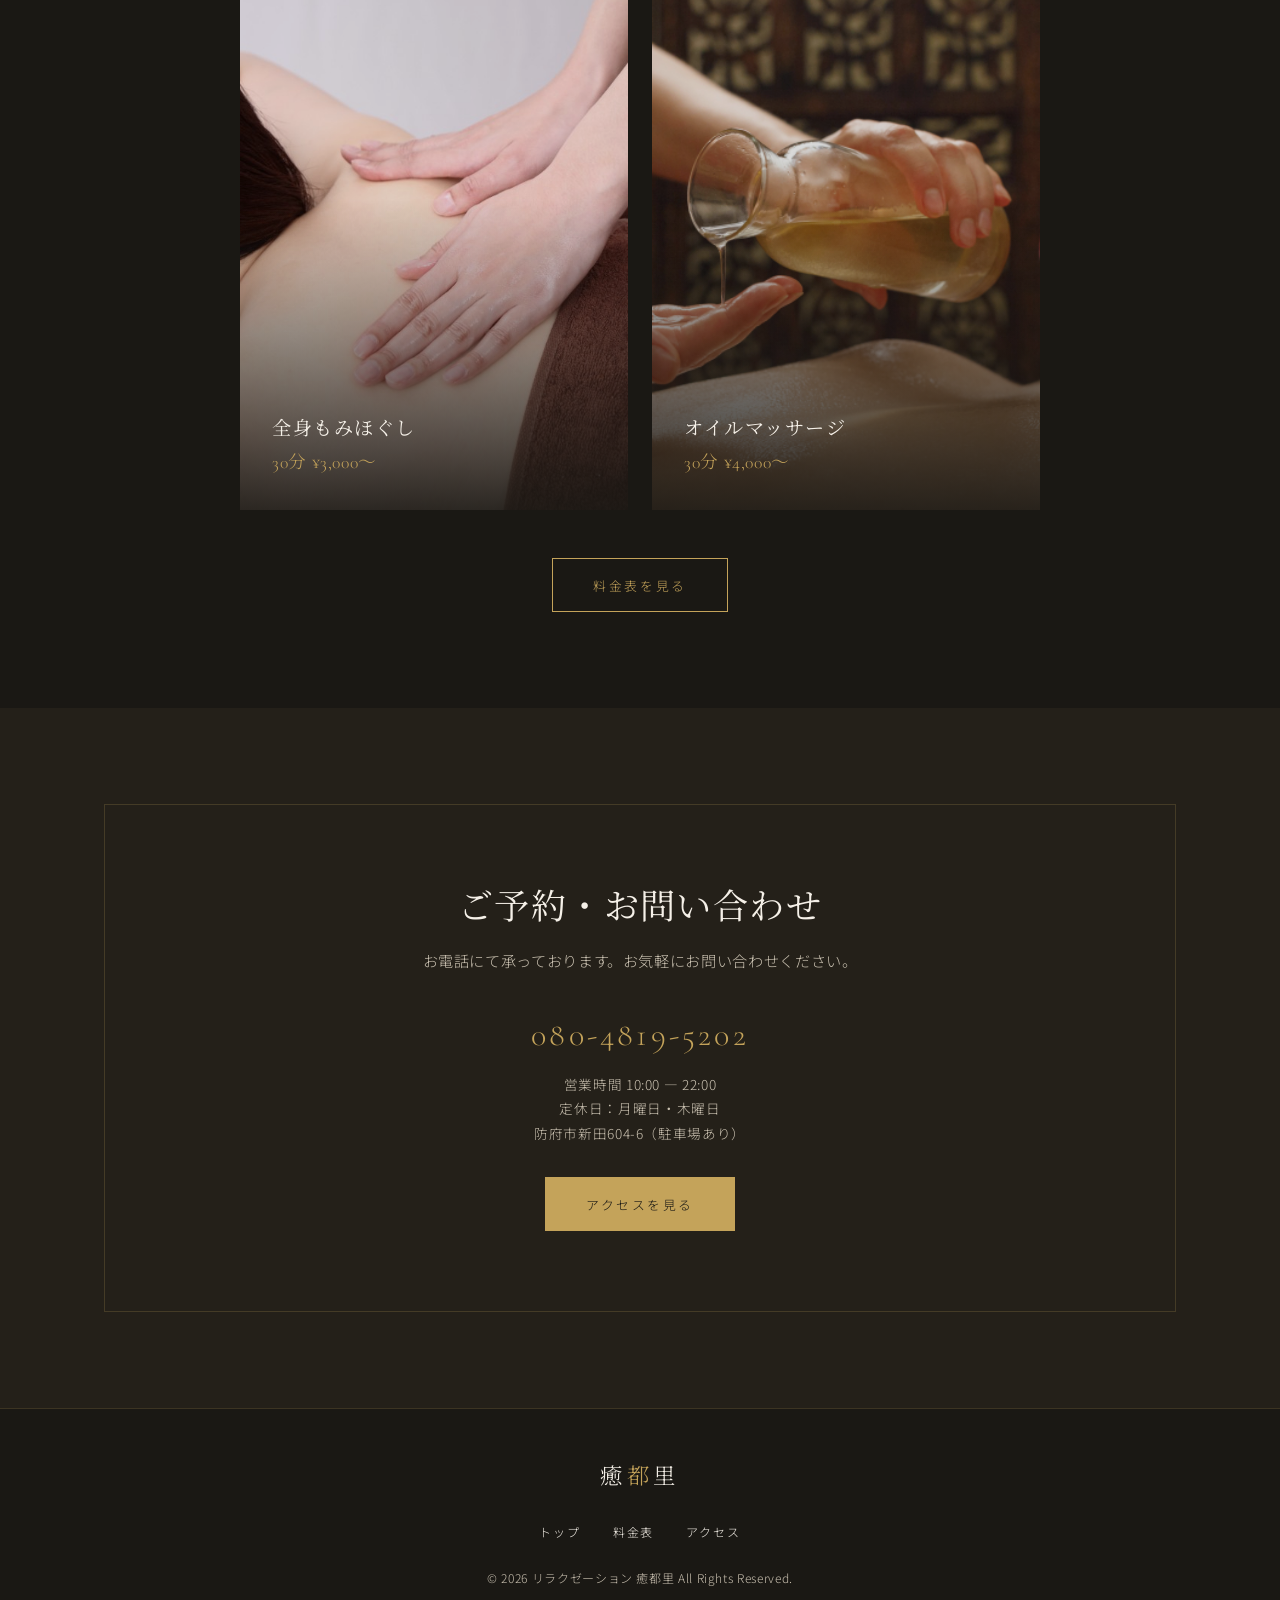
==== commit 524d0066: "0615" ====
--- a/index.html
+++ b/index.html
@@ -118,9 +118,8 @@
       <p class="hero__subtitle">心と体癒しの空間</p>
       <h1 class="hero__title">心と身体を、<br>ゆっくりと整える。</h1>
       <p class="hero__desc">
-        日常の喧騒から離れ、自分だけの時間を。<br>
-        上質な空間で、深いリラクゼーションをお届けします。<br>
-        防府市新田の完全個室リラクゼーションサロン。
+        防府市新田の完全予約制、完全個室リラクゼーションサロン<br>
+        中国出身の女性セラピストが、一人ひとりのお身体に合わせた丁寧な施術をご提供します。
       </p>
       <a href="price.html" class="btn">メニューを見る</a>
     </div>
@@ -206,10 +205,11 @@
           お客様一人ひとりのお身体の状態に合わせた施術を心がけています。
         </p>
         <p class="therapist-intro__text">
-          おかげさまで、お客様から高い評価を頂いています。
-        </p>
-        <p class="therapist-intro__text">
-          <a href="reviews.html" class="therapist-intro__link" target="_blank" rel="noopener noreferrer">お客様の声はこちら</a>
+          おかげさまで、<br>
+          Google口コミ評価 ★4.9 をいただいております。
+        </p>
+        <p class="therapist-intro__text">
+          <a href="reviews.html" class="therapist-intro__link" target="_blank" rel="noopener noreferrer">【Google口コミを見る】</a>
         </p>
         <p class="therapist-intro__text">
           肩こり、腰の疲れ、全身のだるさなど、<br>
--- a/css/style.css
+++ b/css/style.css
@@ -690,6 +690,8 @@
 
 .cta__title {
   margin-bottom: 1rem;
+  font-size: clamp(1.35rem, 3.8vw, 2.2rem);
+  letter-spacing: 0.04em;
 }
 
 .cta__desc {
@@ -891,4 +893,9 @@
   .cta__phone {
     font-size: 1.5rem;
   }
-}
+
+  .cta__title {
+    font-size: 1.3rem;
+    letter-spacing: 0.02em;
+  }
+}
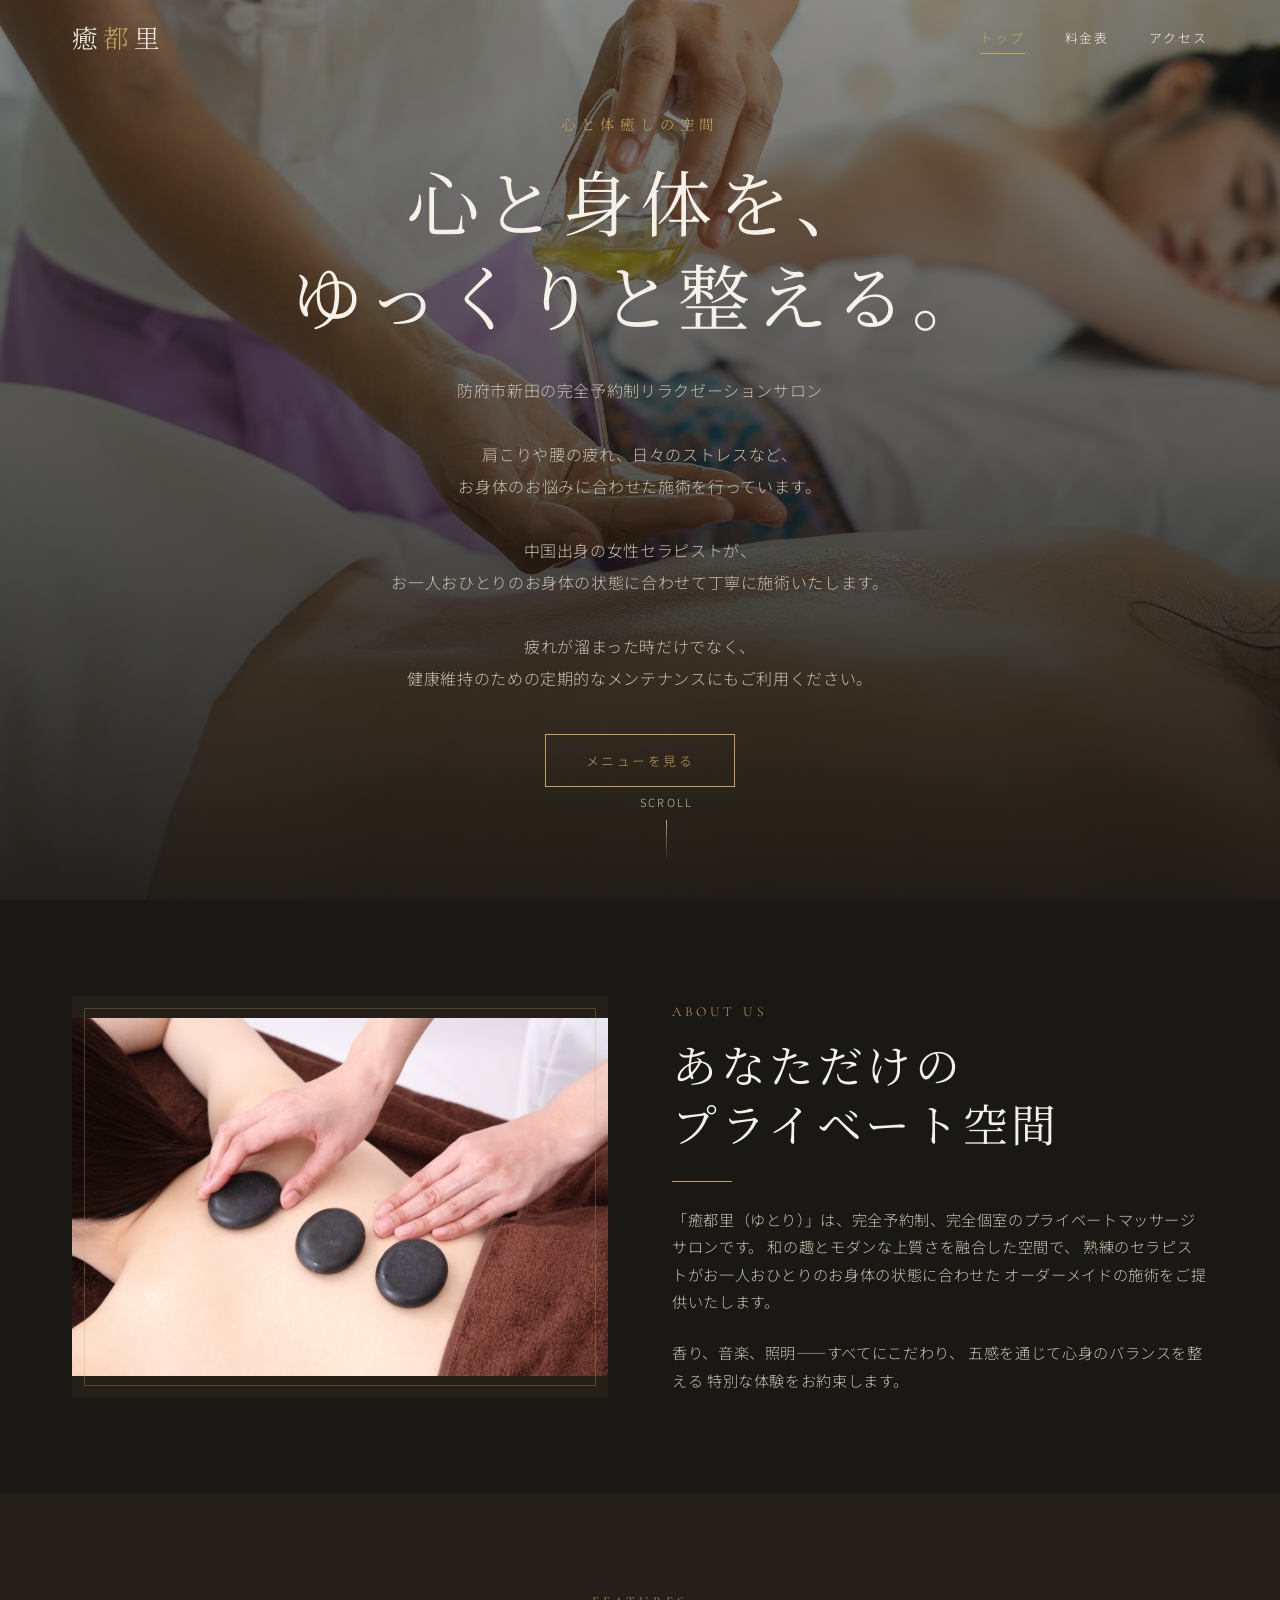
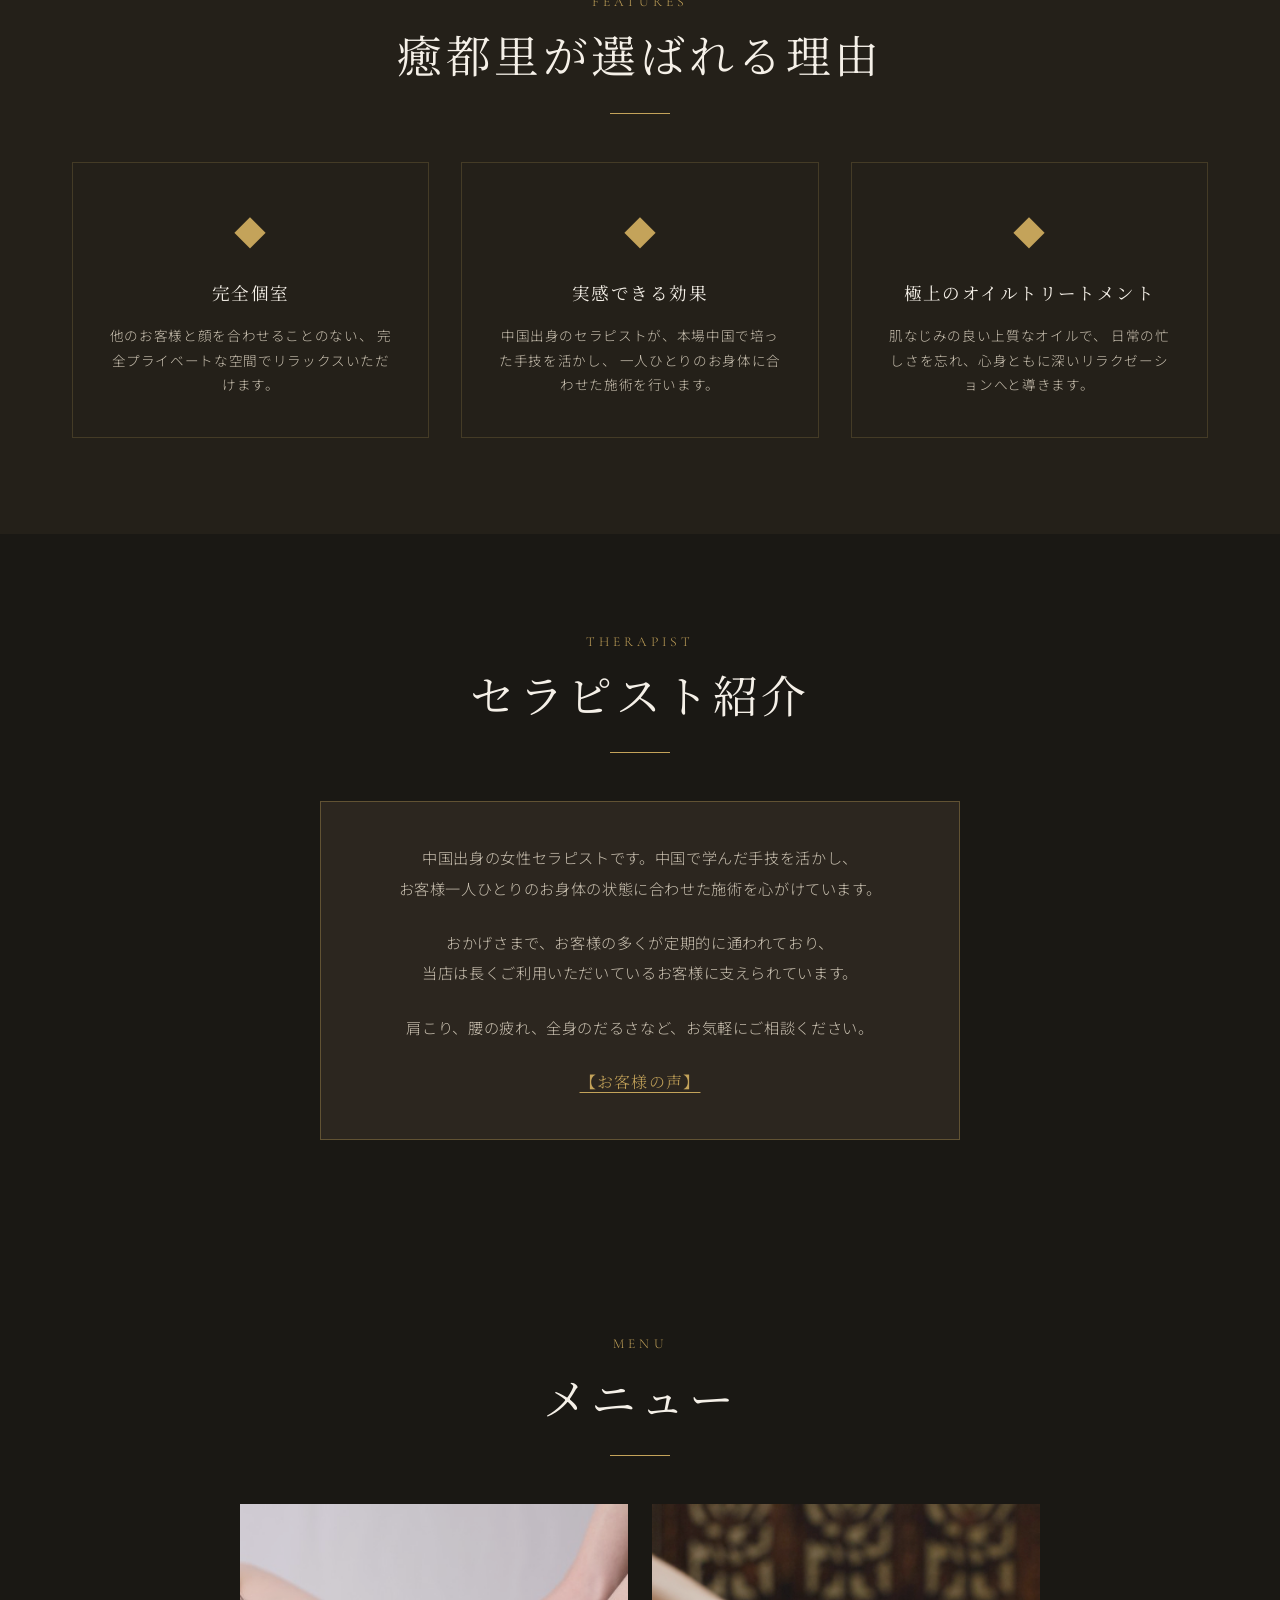
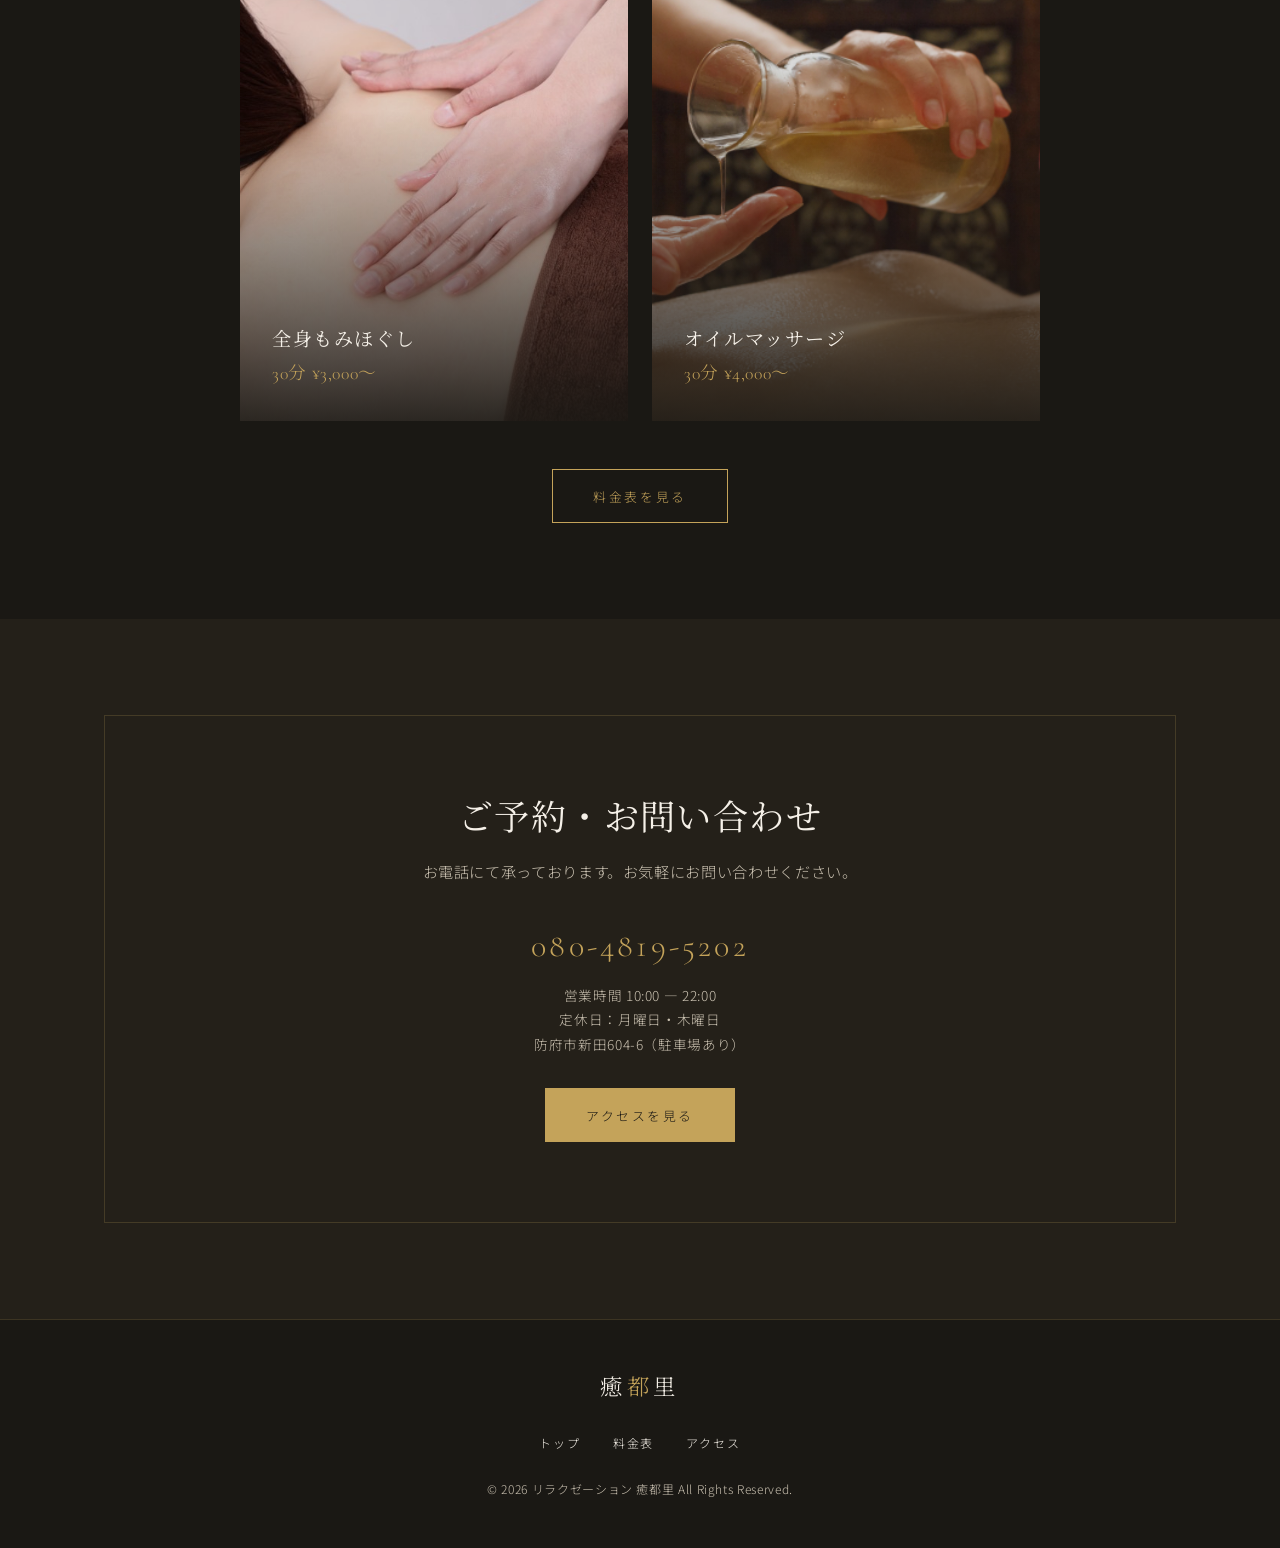
==== commit 50931a78: "0616更新" ====
--- a/index.html
+++ b/index.html
@@ -118,8 +118,13 @@
       <p class="hero__subtitle">心と体癒しの空間</p>
       <h1 class="hero__title">心と身体を、<br>ゆっくりと整える。</h1>
       <p class="hero__desc">
-        防府市新田の完全予約制、完全個室リラクゼーションサロン<br>
-        中国出身の女性セラピストが、一人ひとりのお身体に合わせた丁寧な施術をご提供します。
+        防府市新田の完全予約制リラクゼーションサロン<br><br>
+        肩こりや腰の疲れ、日々のストレスなど、<br>
+        お身体のお悩みに合わせた施術を行っています。<br><br>
+        中国出身の女性セラピストが、<br>
+        お一人おひとりのお身体の状態に合わせて丁寧に施術いたします。<br><br>
+        疲れが溜まった時だけでなく、<br>
+        健康維持のための定期的なメンテナンスにもご利用ください。
       </p>
       <a href="price.html" class="btn">メニューを見る</a>
     </div>
@@ -181,10 +186,10 @@
         </div>
         <div class="feature-card fade-in">
           <div class="feature-card__icon">&#9670;</div>
-          <h3 class="feature-card__title">オイルマッサージ</h3>
+          <h3 class="feature-card__title">極上のオイルトリートメント</h3>
           <p class="feature-card__text">
-            上質なオイルを使用した全身トリートメントで、
-            心身ともに深いリラクゼーションを。
+            肌なじみの良い上質なオイルで、
+            日常の忙しさを忘れ、心身ともに深いリラクゼーションへと導きます。
           </p>
         </div>
       </div>
@@ -199,21 +204,19 @@
         <div class="divider"></div>
       </div>
       <div class="therapist-intro fade-in fade-in--visible">
-        <p class="therapist-intro__lead">中国出身の女性セラピストです。</p>
-        <p class="therapist-intro__text">
-          中国で学んだ手技を活かし、<br>
+        <p class="therapist-intro__text">
+          中国出身の女性セラピストです。中国で学んだ手技を活かし、<br>
           お客様一人ひとりのお身体の状態に合わせた施術を心がけています。
         </p>
         <p class="therapist-intro__text">
-          おかげさまで、<br>
-          Google口コミ評価 ★4.9 をいただいております。
-        </p>
-        <p class="therapist-intro__text">
-          <a href="reviews.html" class="therapist-intro__link" target="_blank" rel="noopener noreferrer">【Google口コミを見る】</a>
-        </p>
-        <p class="therapist-intro__text">
-          肩こり、腰の疲れ、全身のだるさなど、<br>
-          お気軽にご相談ください。
+          おかげさまで、お客様の多くが定期的に通われており、<br>
+          当店は長くご利用いただいているお客様に支えられています。
+        </p>
+        <p class="therapist-intro__text">
+          肩こり、腰の疲れ、全身のだるさなど、お気軽にご相談ください。
+        </p>
+        <p class="therapist-intro__text">
+          <a href="reviews.html" class="therapist-intro__link" target="_blank" rel="noopener noreferrer">【お客様の声】</a>
         </p>
       </div>
     </div>
--- a/css/style.css
+++ b/css/style.css
@@ -261,8 +261,9 @@
 .hero__desc {
   color: var(--color-cream-muted);
   font-size: 1rem;
-  max-width: 500px;
+  max-width: 560px;
   margin: 0 auto 2.5rem;
+  line-height: 2;
 }
 
 .hero__scroll {
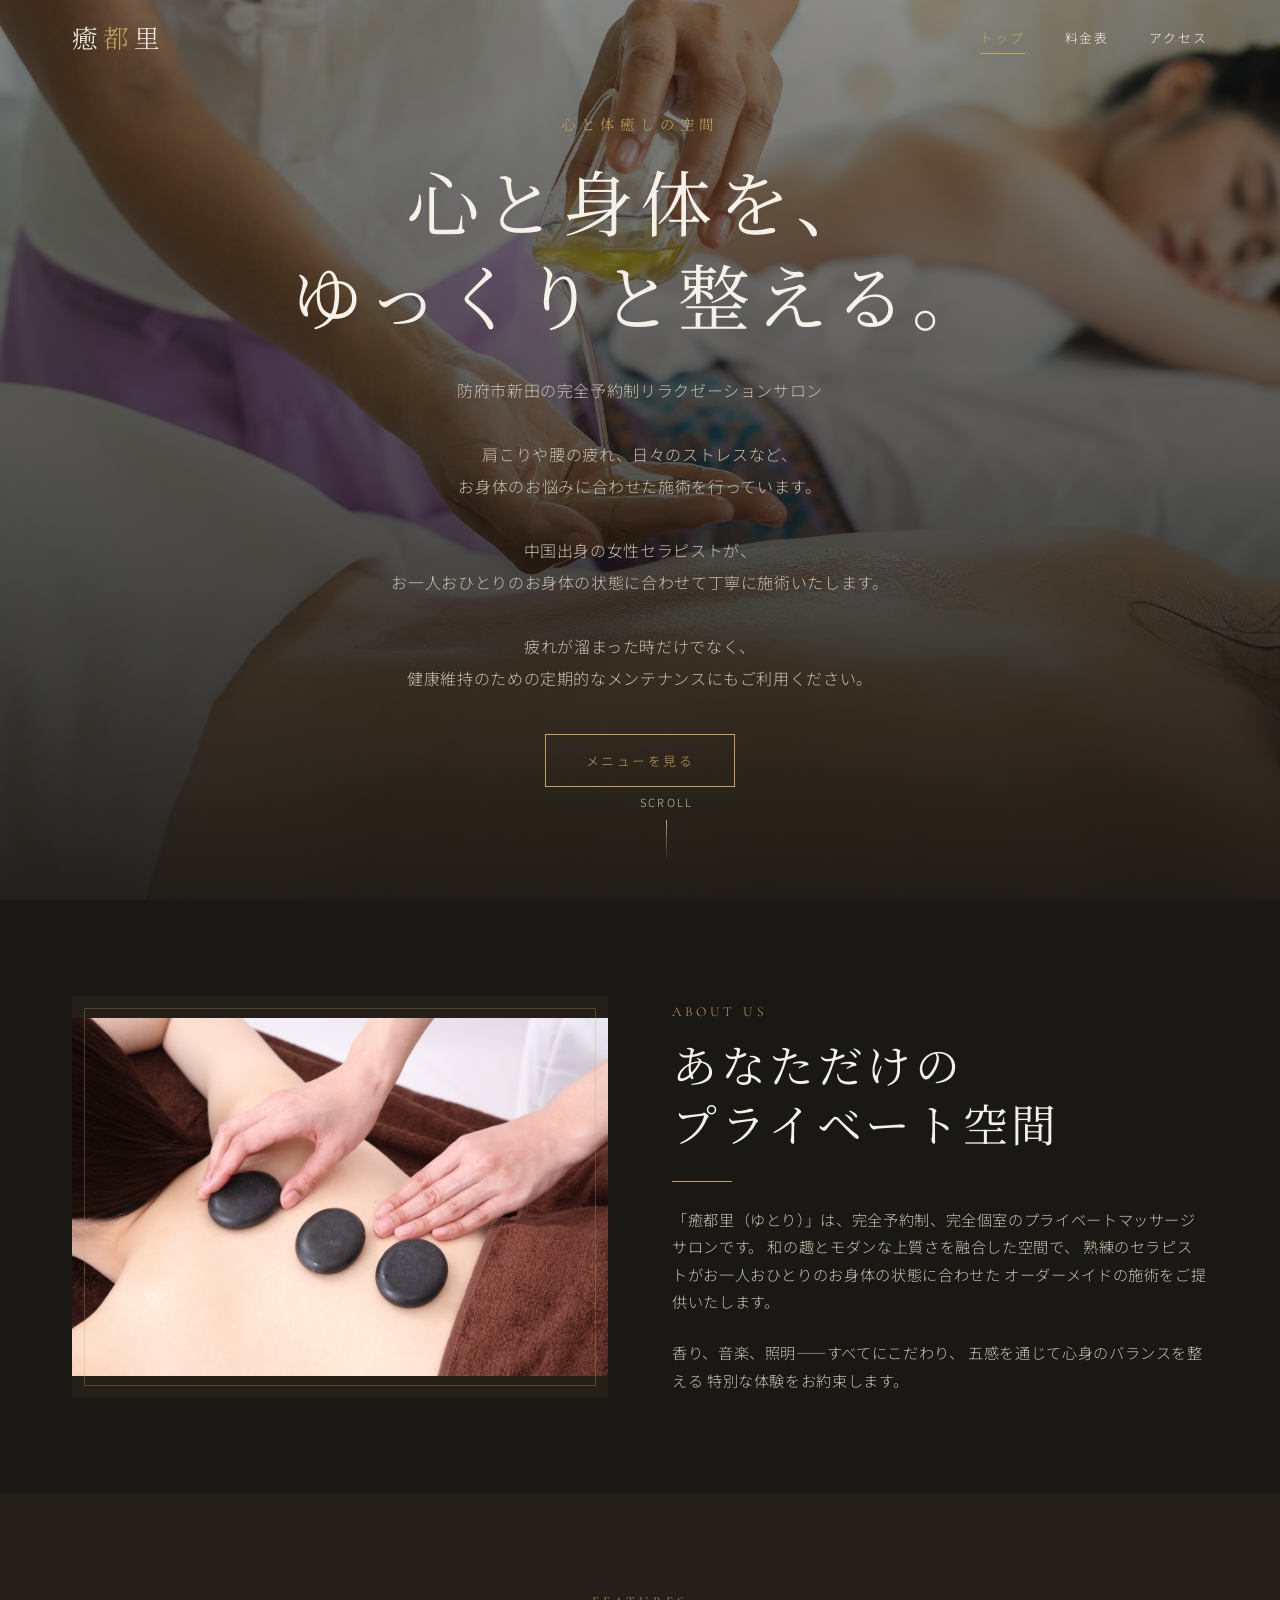
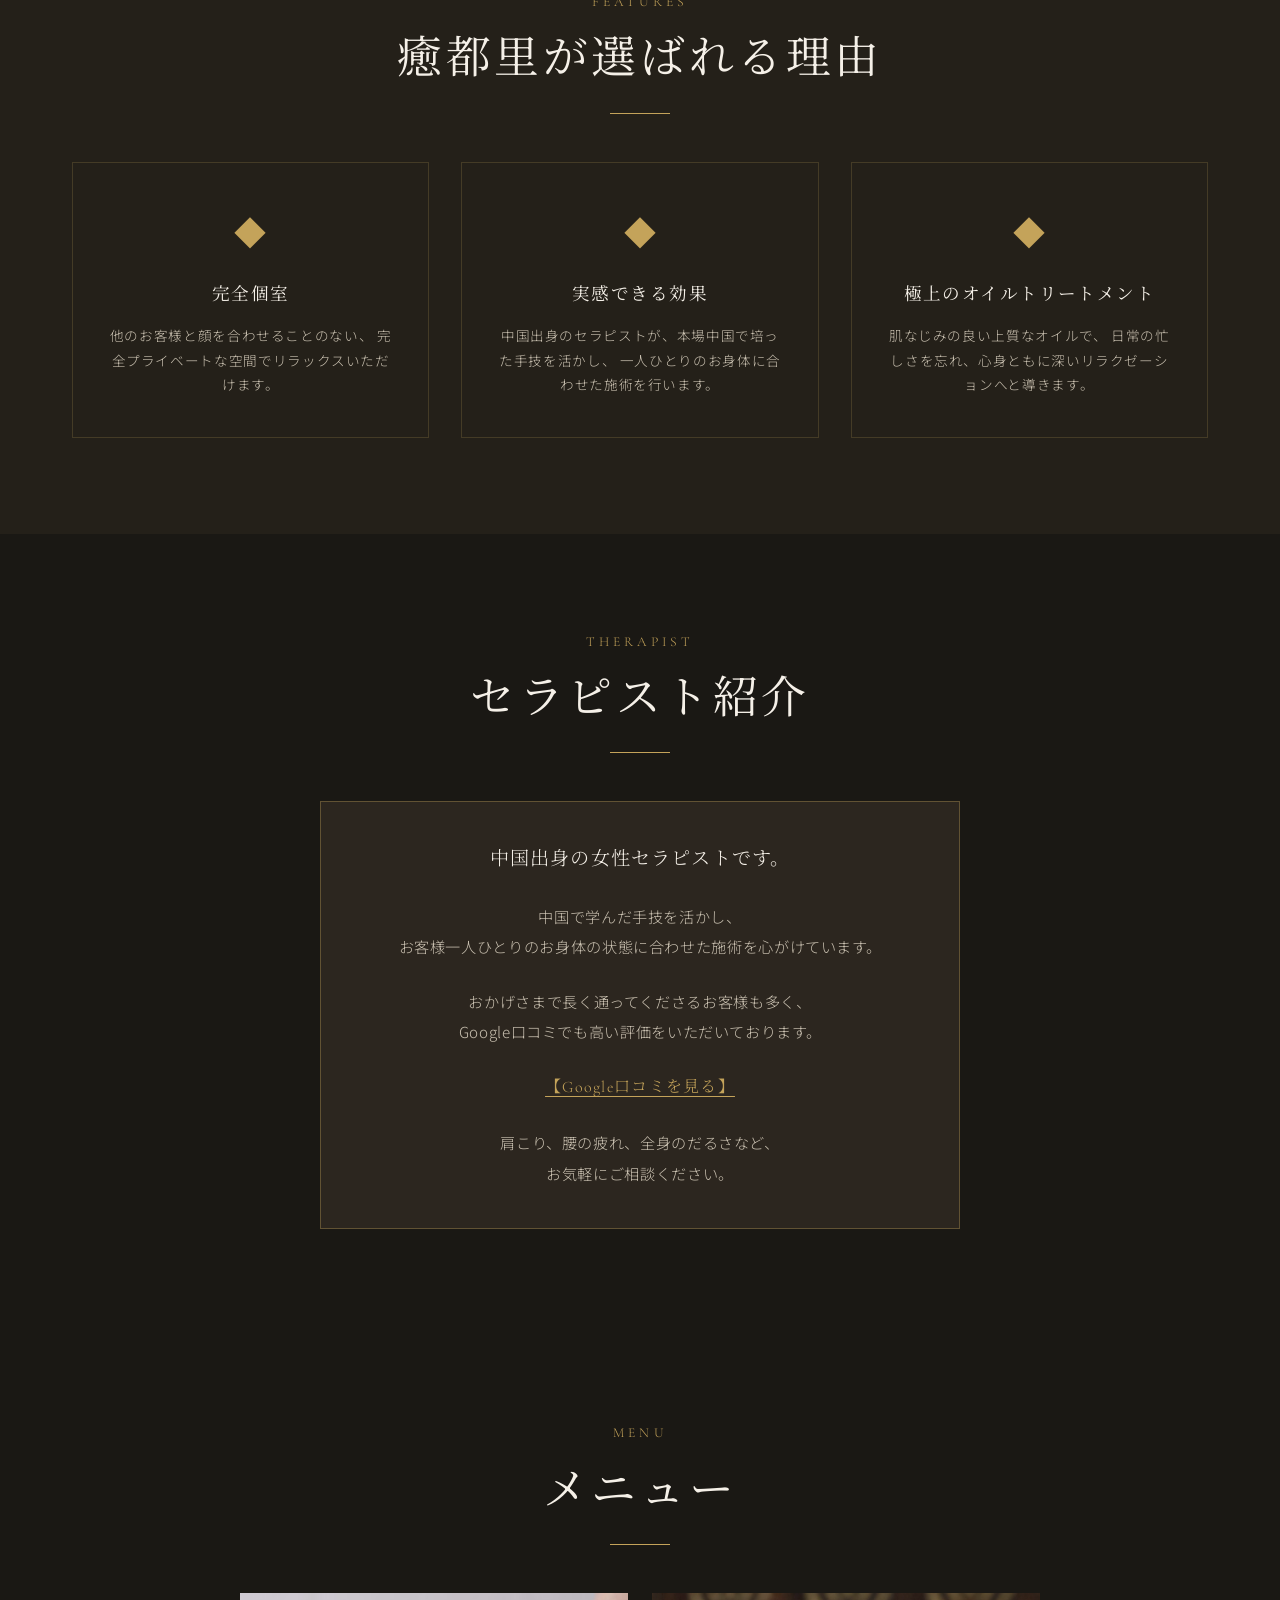
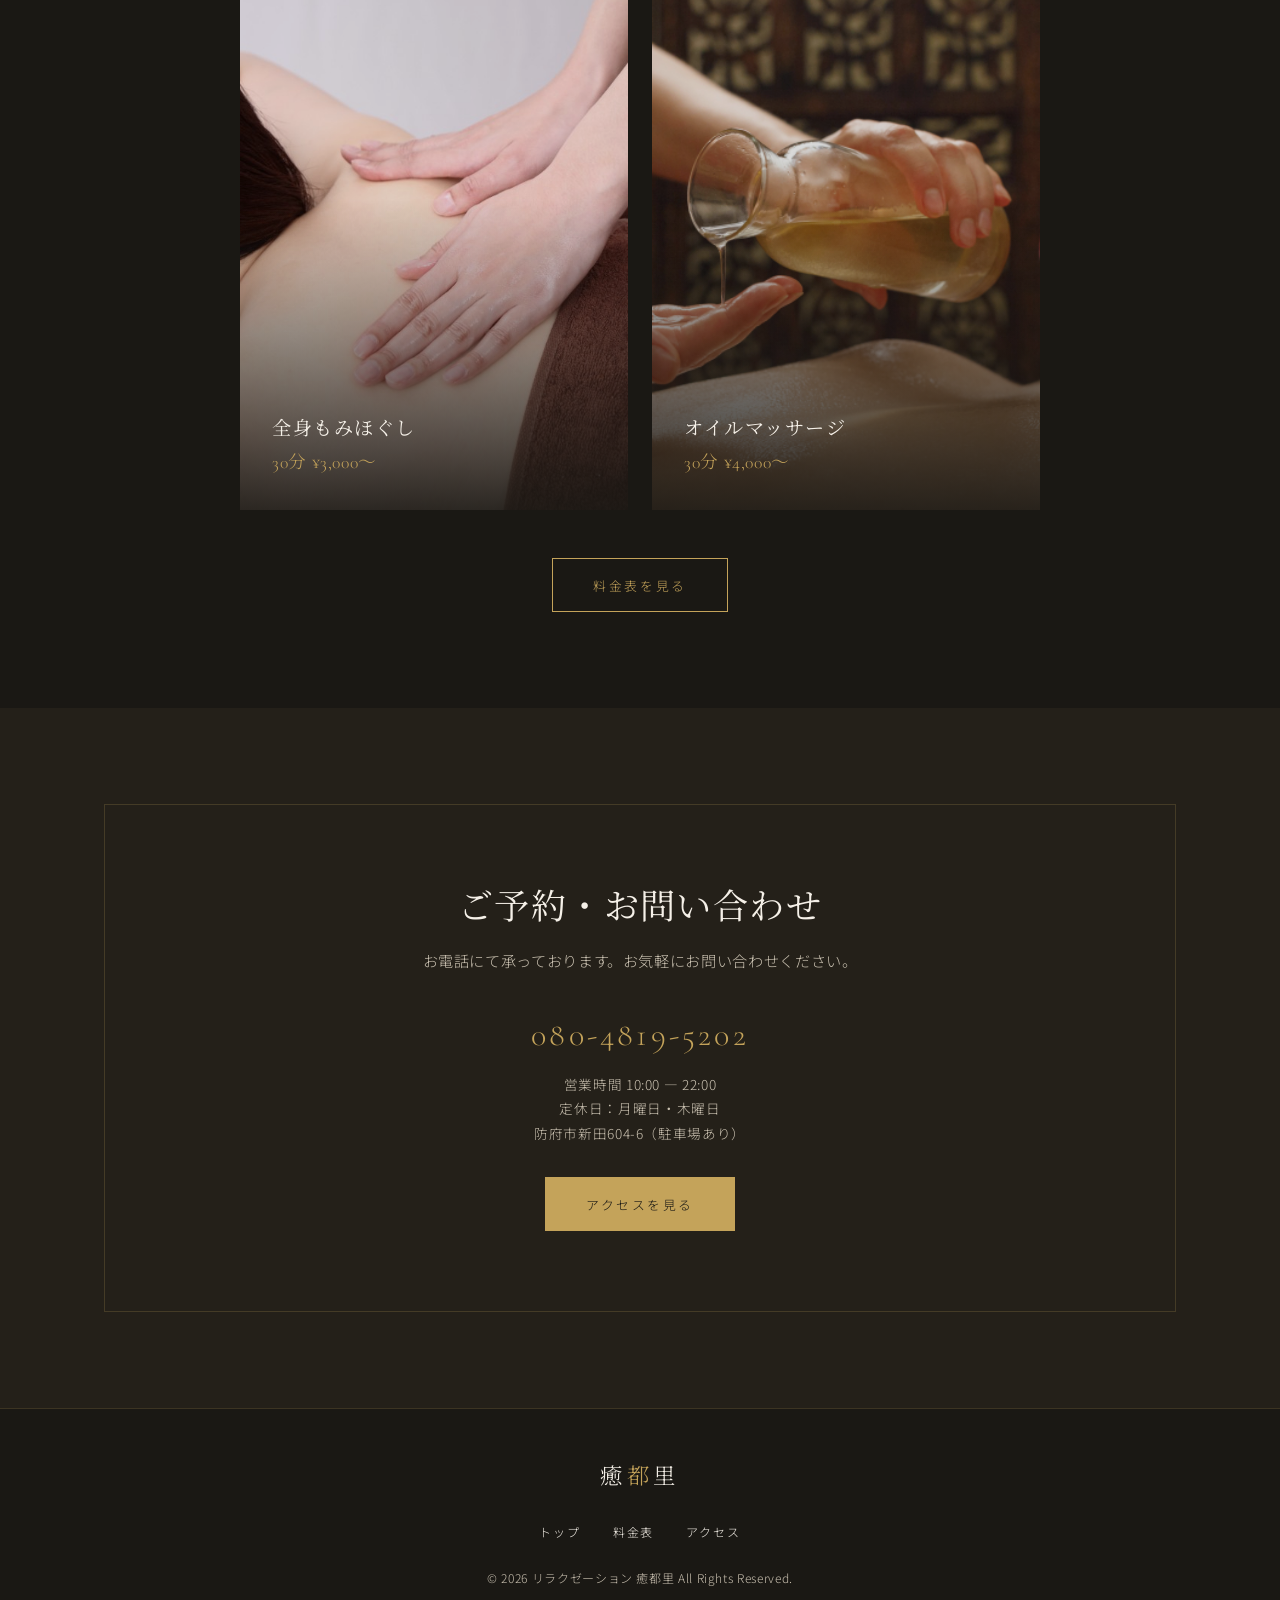
==== commit 96d2e0cc: "0616-2更新" ====
--- a/index.html
+++ b/index.html
@@ -204,19 +204,21 @@
         <div class="divider"></div>
       </div>
       <div class="therapist-intro fade-in fade-in--visible">
-        <p class="therapist-intro__text">
-          中国出身の女性セラピストです。中国で学んだ手技を活かし、<br>
+        <p class="therapist-intro__lead">中国出身の女性セラピストです。</p>
+        <p class="therapist-intro__text">
+          中国で学んだ手技を活かし、<br>
           お客様一人ひとりのお身体の状態に合わせた施術を心がけています。
         </p>
         <p class="therapist-intro__text">
-          おかげさまで、お客様の多くが定期的に通われており、<br>
-          当店は長くご利用いただいているお客様に支えられています。
-        </p>
-        <p class="therapist-intro__text">
-          肩こり、腰の疲れ、全身のだるさなど、お気軽にご相談ください。
-        </p>
-        <p class="therapist-intro__text">
-          <a href="reviews.html" class="therapist-intro__link" target="_blank" rel="noopener noreferrer">【お客様の声】</a>
+          おかげさまで長く通ってくださるお客様も多く、<br>
+          Google口コミでも高い評価をいただいております。
+        </p>
+        <p class="therapist-intro__text">
+          <a href="reviews.html" class="therapist-intro__link" target="_blank" rel="noopener noreferrer">【Google口コミを見る】</a>
+        </p>
+        <p class="therapist-intro__text">
+          肩こり、腰の疲れ、全身のだるさなど、<br>
+          お気軽にご相談ください。
         </p>
       </div>
     </div>
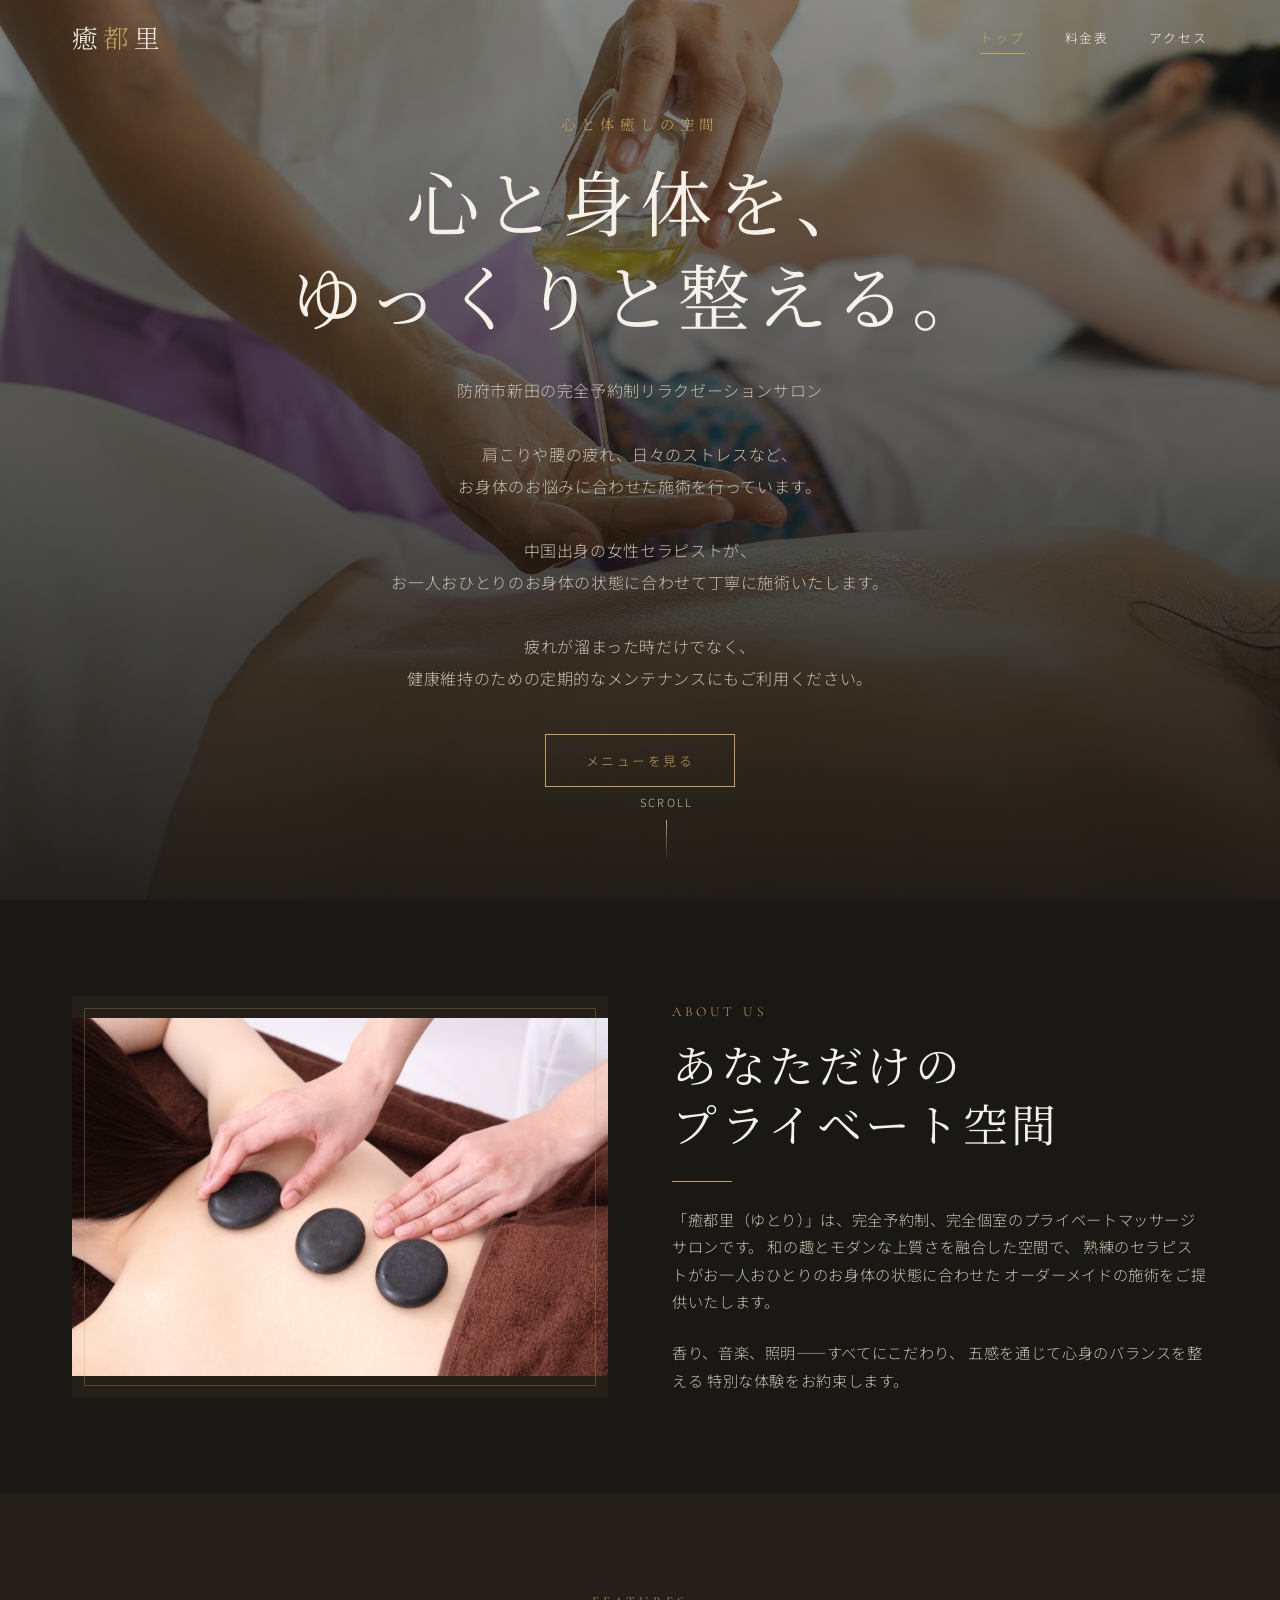
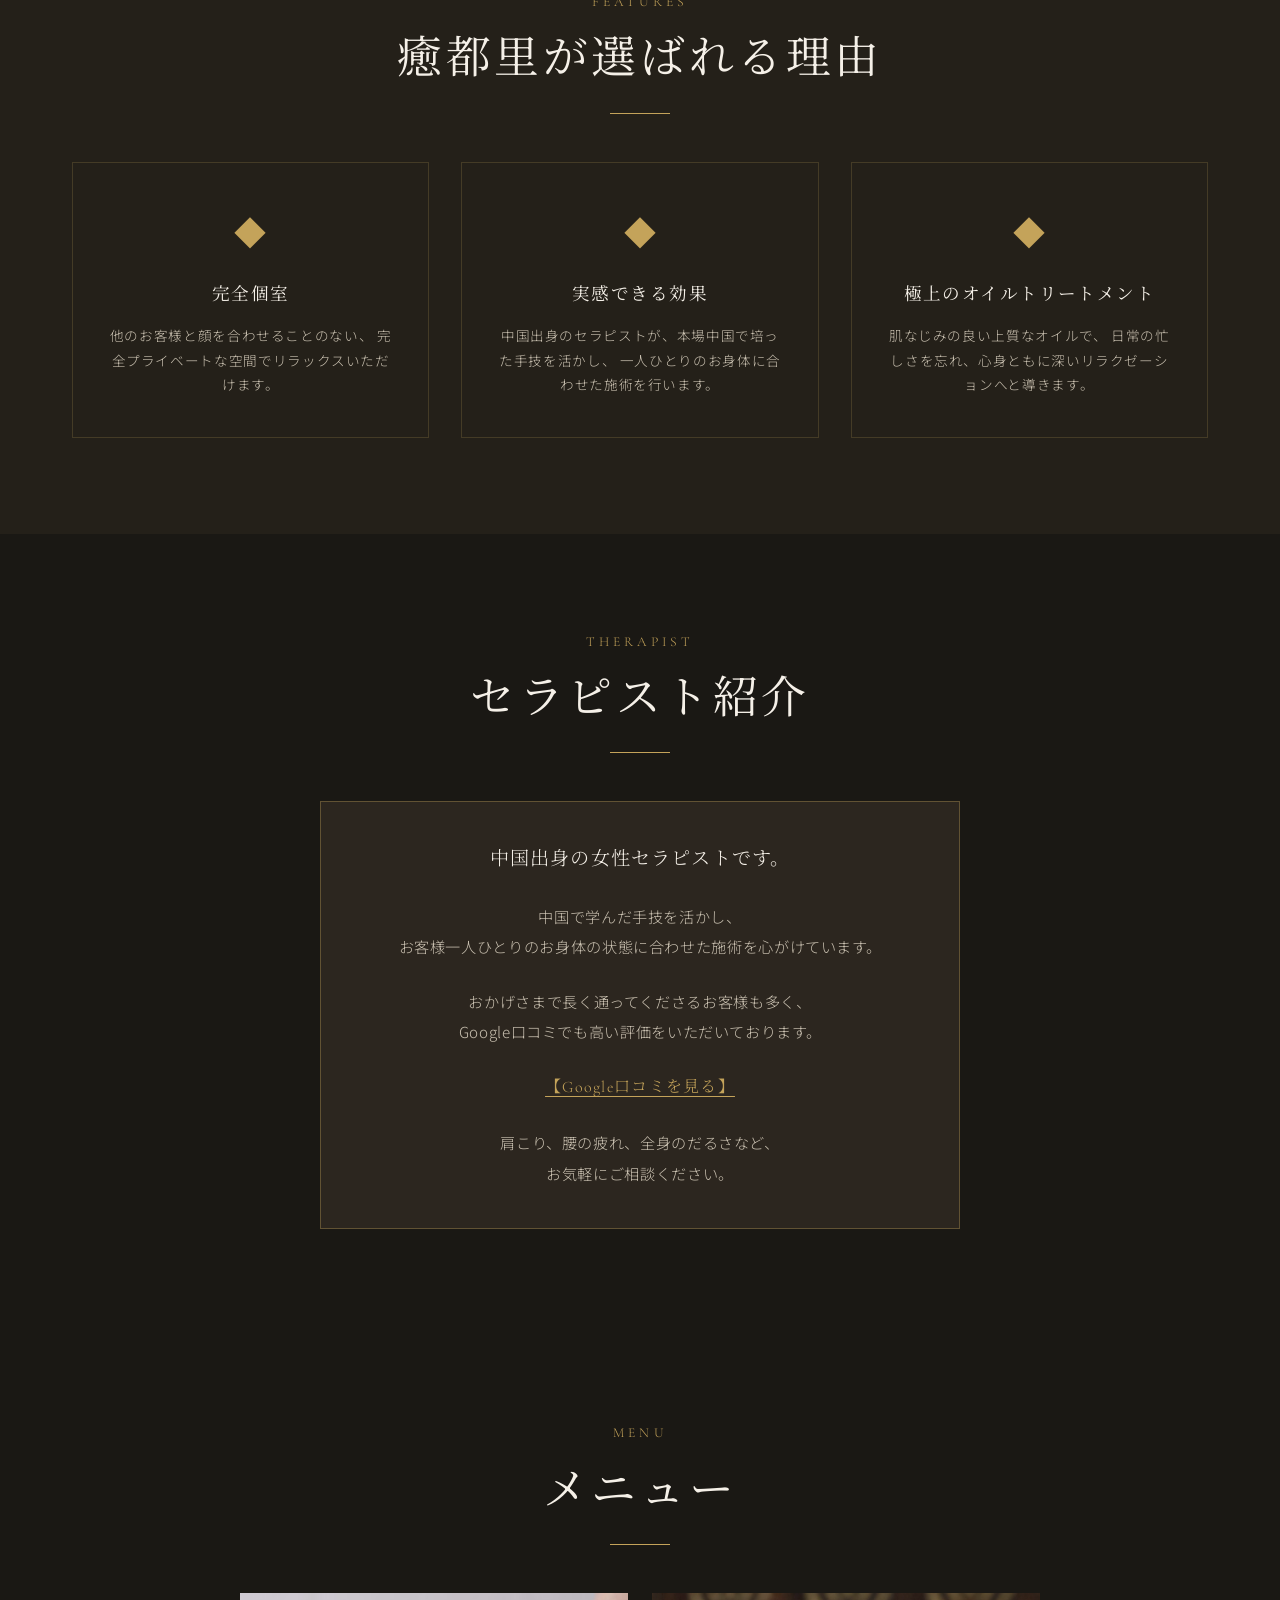
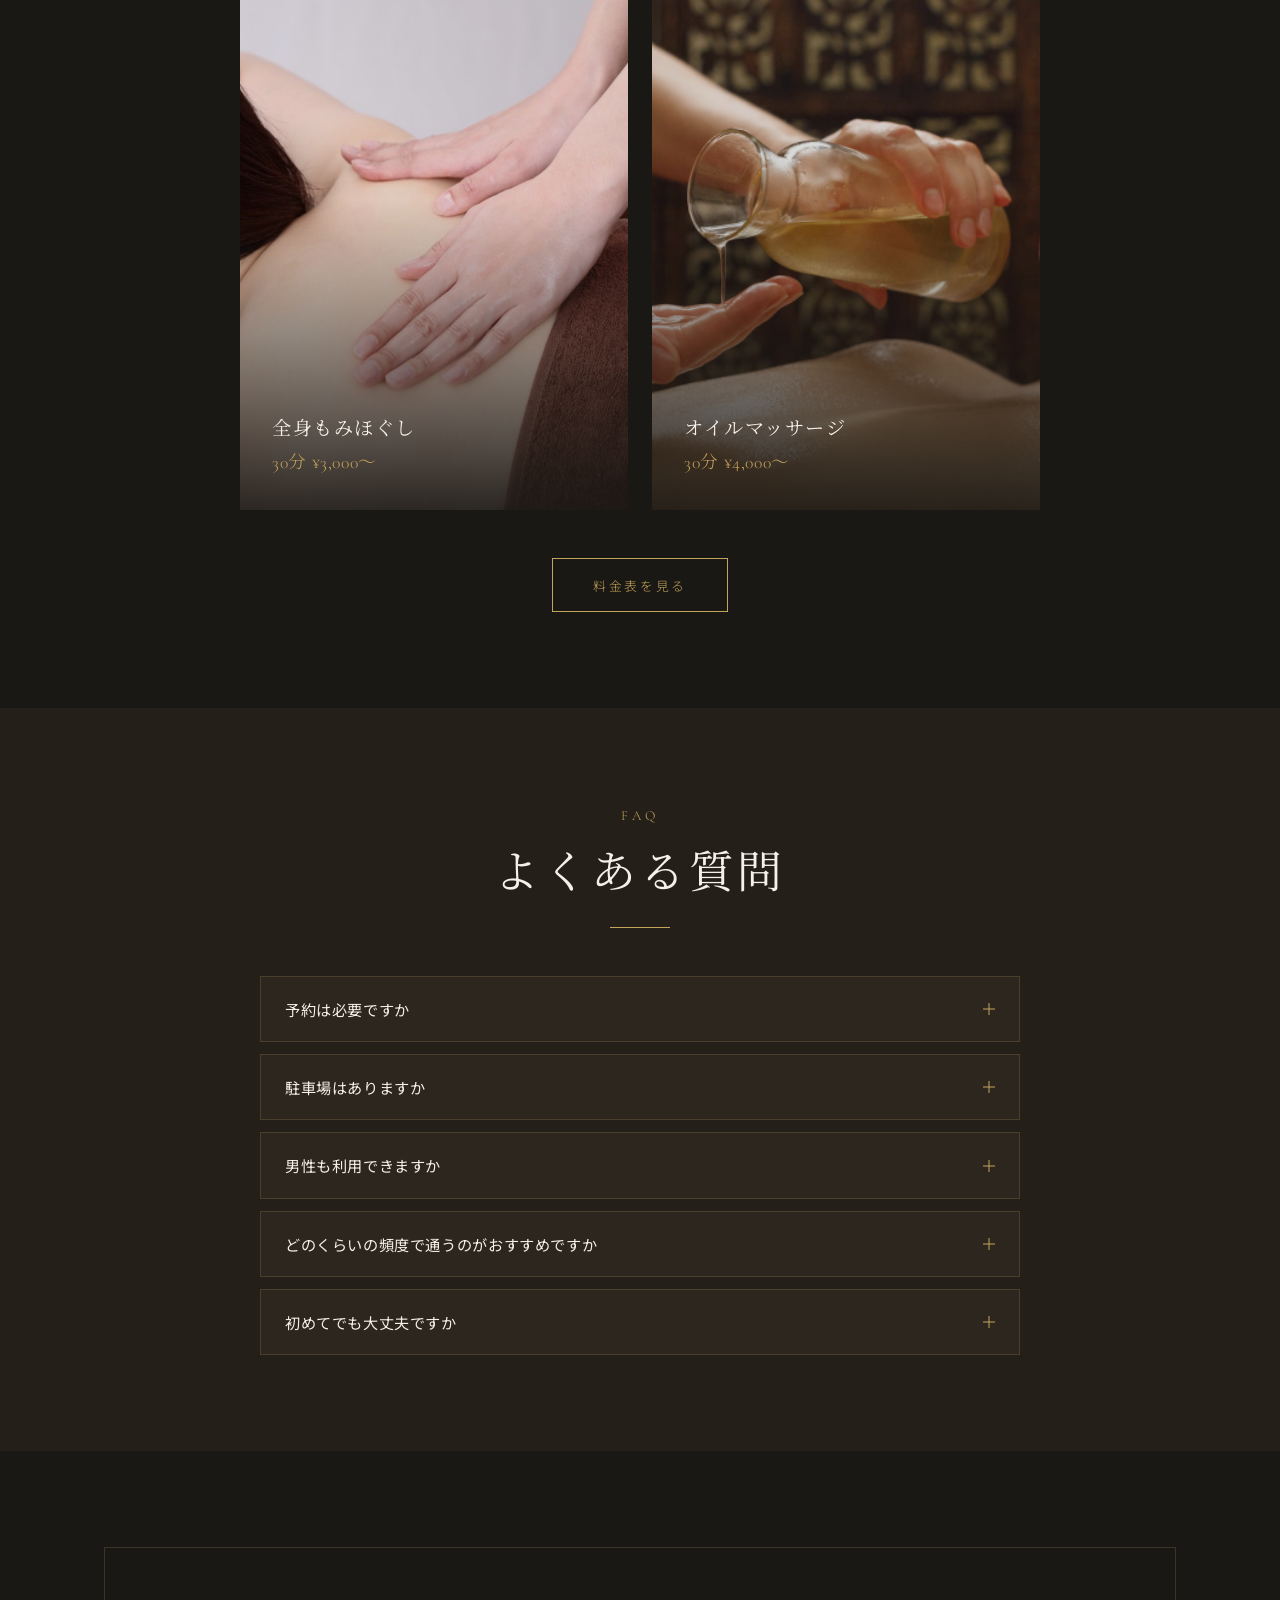
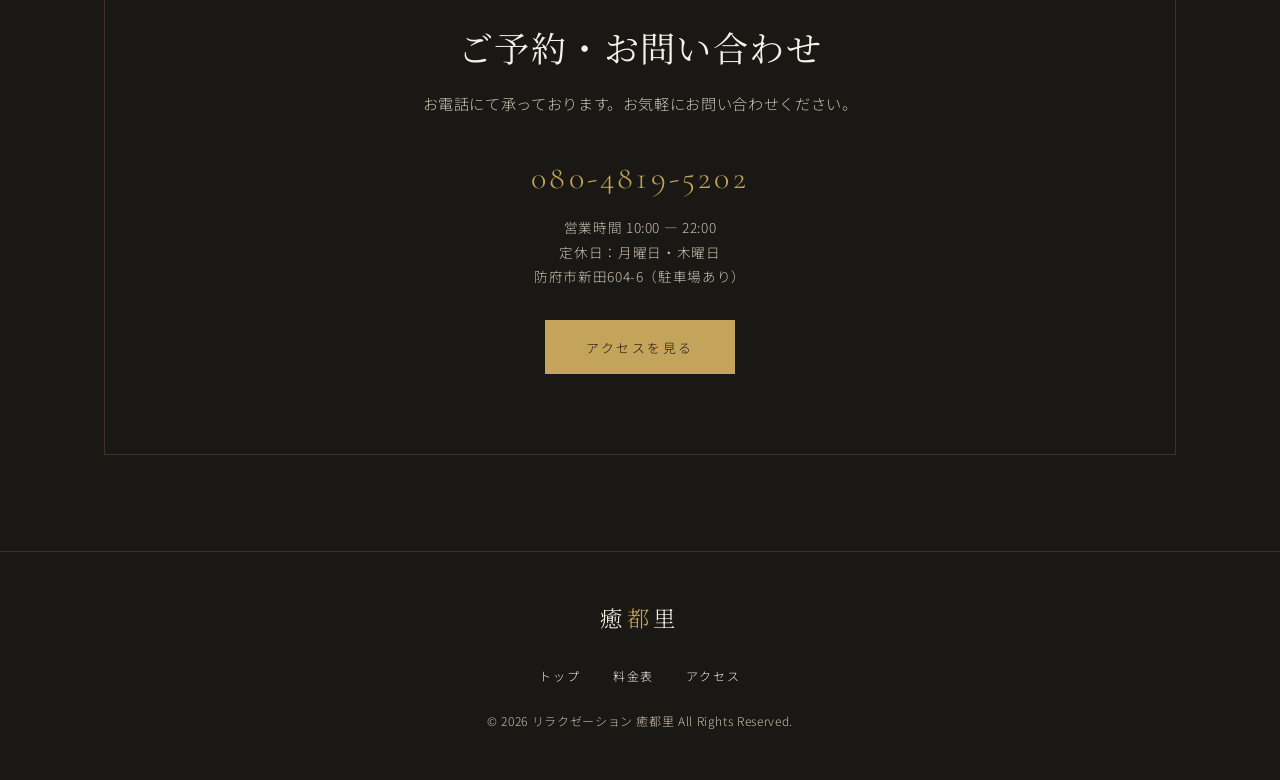
==== commit 17bd7ff9: "0616-3更新" ====
--- a/index.html
+++ b/index.html
@@ -253,7 +253,64 @@
     </div>
   </section>
 
-  <section class="section section--alt">
+  <section class="section section--alt" id="faq">
+    <div class="container">
+      <div style="text-align: center; margin-bottom: 3rem;" class="fade-in">
+        <span class="section-label">FAQ</span>
+        <h2 class="section-title">よくある質問</h2>
+        <div class="divider"></div>
+      </div>
+      <div class="faq fade-in">
+        <div class="faq__item">
+          <button class="faq__question" type="button" aria-expanded="false" aria-controls="faq-answer-1" id="faq-question-1">
+            <span class="faq__question-text">予約は必要ですか</span>
+            <span class="faq__icon" aria-hidden="true"></span>
+          </button>
+          <div class="faq__answer" id="faq-answer-1" role="region" aria-labelledby="faq-question-1" hidden>
+            <p>はい、当店は完全予約制です。ご来店前に、お電話（080-4819-5202）にてご予約をお願いいたします。</p>
+          </div>
+        </div>
+        <div class="faq__item">
+          <button class="faq__question" type="button" aria-expanded="false" aria-controls="faq-answer-2" id="faq-question-2">
+            <span class="faq__question-text">駐車場はありますか</span>
+            <span class="faq__icon" aria-hidden="true"></span>
+          </button>
+          <div class="faq__answer" id="faq-answer-2" role="region" aria-labelledby="faq-question-2" hidden>
+            <p>はい、店の前に駐車スペースがございます。防府市新田604-6左側（中華そば「今里」の隣）です。</p>
+          </div>
+        </div>
+        <div class="faq__item">
+          <button class="faq__question" type="button" aria-expanded="false" aria-controls="faq-answer-3" id="faq-question-3">
+            <span class="faq__question-text">男性も利用できますか</span>
+            <span class="faq__icon" aria-hidden="true"></span>
+          </button>
+          <div class="faq__answer" id="faq-answer-3" role="region" aria-labelledby="faq-question-3" hidden>
+            <p>はい、男性のお客様もご利用いただけます。完全個室のプライベート空間ですので、安心してお越しください。</p>
+          </div>
+        </div>
+        <div class="faq__item">
+          <button class="faq__question" type="button" aria-expanded="false" aria-controls="faq-answer-4" id="faq-question-4">
+            <span class="faq__question-text">どのくらいの頻度で通うのがおすすめですか</span>
+            <span class="faq__icon" aria-hidden="true"></span>
+          </button>
+          <div class="faq__answer" id="faq-answer-4" role="region" aria-labelledby="faq-question-4" hidden>
+            <p>お身体の状態やお仕事内容によって異なりますが、2〜4週間に1度の定期的なメンテナンスをおすすめしております。疲れが強い場合は、お気軽にご相談ください。</p>
+          </div>
+        </div>
+        <div class="faq__item">
+          <button class="faq__question" type="button" aria-expanded="false" aria-controls="faq-answer-5" id="faq-question-5">
+            <span class="faq__question-text">初めてでも大丈夫ですか</span>
+            <span class="faq__icon" aria-hidden="true"></span>
+          </button>
+          <div class="faq__answer" id="faq-answer-5" role="region" aria-labelledby="faq-question-5" hidden>
+            <p>もちろん大丈夫です。施術前に、お身体の状態やお悩みを伺い、お一人おひとりに合わせた施術を行います。リラックスしてお越しください。</p>
+          </div>
+        </div>
+      </div>
+    </div>
+  </section>
+
+  <section class="section">
     <div class="container">
       <div class="cta fade-in">
         <h2 class="cta__title">ご予約・お問い合わせ</h2>
--- a/css/style.css
+++ b/css/style.css
@@ -680,6 +680,106 @@
   font-size: 0.85rem;
 }
 
+/* ---- FAQ ---- */
+
+.faq {
+  max-width: 760px;
+  margin: 0 auto;
+}
+
+.faq__item {
+  border: 1px solid var(--color-border);
+  background-color: var(--color-bg-card);
+  transition: border-color var(--transition);
+}
+
+.faq__item + .faq__item {
+  margin-top: 0.75rem;
+}
+
+.faq__item--open {
+  border-color: rgba(196, 163, 90, 0.45);
+}
+
+.faq__question {
+  width: 100%;
+  display: flex;
+  align-items: center;
+  justify-content: space-between;
+  gap: 1rem;
+  padding: 1.25rem 1.5rem;
+  background: none;
+  border: none;
+  color: var(--color-cream);
+  font-family: var(--font-sans);
+  font-size: 0.95rem;
+  font-weight: 400;
+  letter-spacing: 0.04em;
+  line-height: 1.6;
+  text-align: left;
+  cursor: pointer;
+  transition: color var(--transition);
+}
+
+.faq__question:hover,
+.faq__question:focus-visible {
+  color: var(--color-gold);
+  outline: none;
+}
+
+.faq__question-text {
+  flex: 1;
+}
+
+.faq__icon {
+  flex-shrink: 0;
+  width: 0.75rem;
+  height: 0.75rem;
+  position: relative;
+}
+
+.faq__icon::before,
+.faq__icon::after {
+  content: "";
+  position: absolute;
+  top: 50%;
+  left: 50%;
+  width: 100%;
+  height: 1px;
+  background: var(--color-gold);
+  transform: translate(-50%, -50%);
+  transition: transform var(--transition);
+}
+
+.faq__icon::after {
+  transform: translate(-50%, -50%) rotate(90deg);
+}
+
+.faq__item--open .faq__icon::after {
+  transform: translate(-50%, -50%) rotate(0deg);
+}
+
+.faq__answer {
+  overflow: hidden;
+  max-height: 0;
+  transition: max-height 0.4s ease;
+}
+
+.faq__item--open .faq__answer {
+  max-height: 20rem;
+}
+
+.faq__answer p {
+  padding: 0 1.5rem 1.25rem;
+  color: var(--color-cream-muted);
+  font-size: 0.9rem;
+  line-height: 1.9;
+}
+
+.faq__answer[hidden] {
+  display: block;
+}
+
 /* ---- CTA ---- */
 
 .cta {
@@ -899,4 +999,14 @@
     font-size: 1.3rem;
     letter-spacing: 0.02em;
   }
-}
+
+  .faq__question {
+    padding: 1.1rem 1.2rem;
+    font-size: 0.9rem;
+  }
+
+  .faq__answer p {
+    padding: 0 1.2rem 1.1rem;
+    font-size: 0.85rem;
+  }
+}
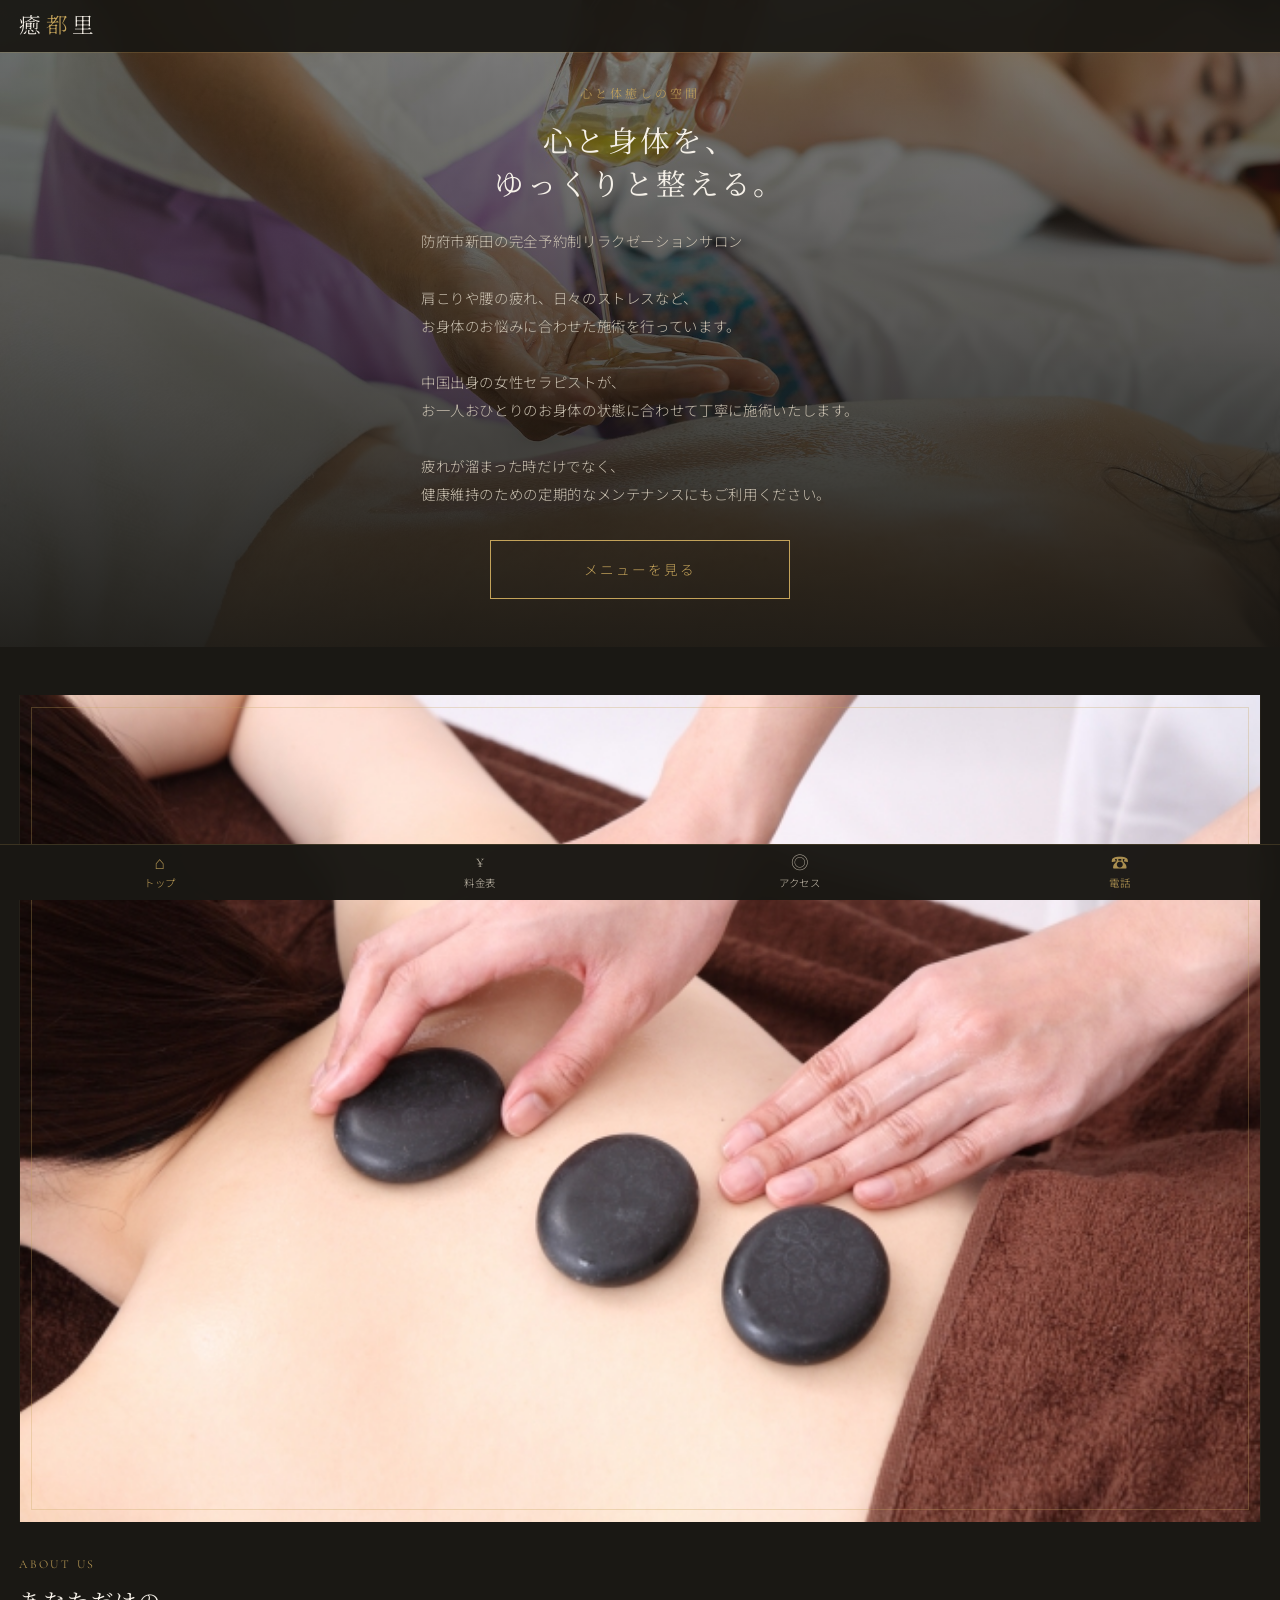
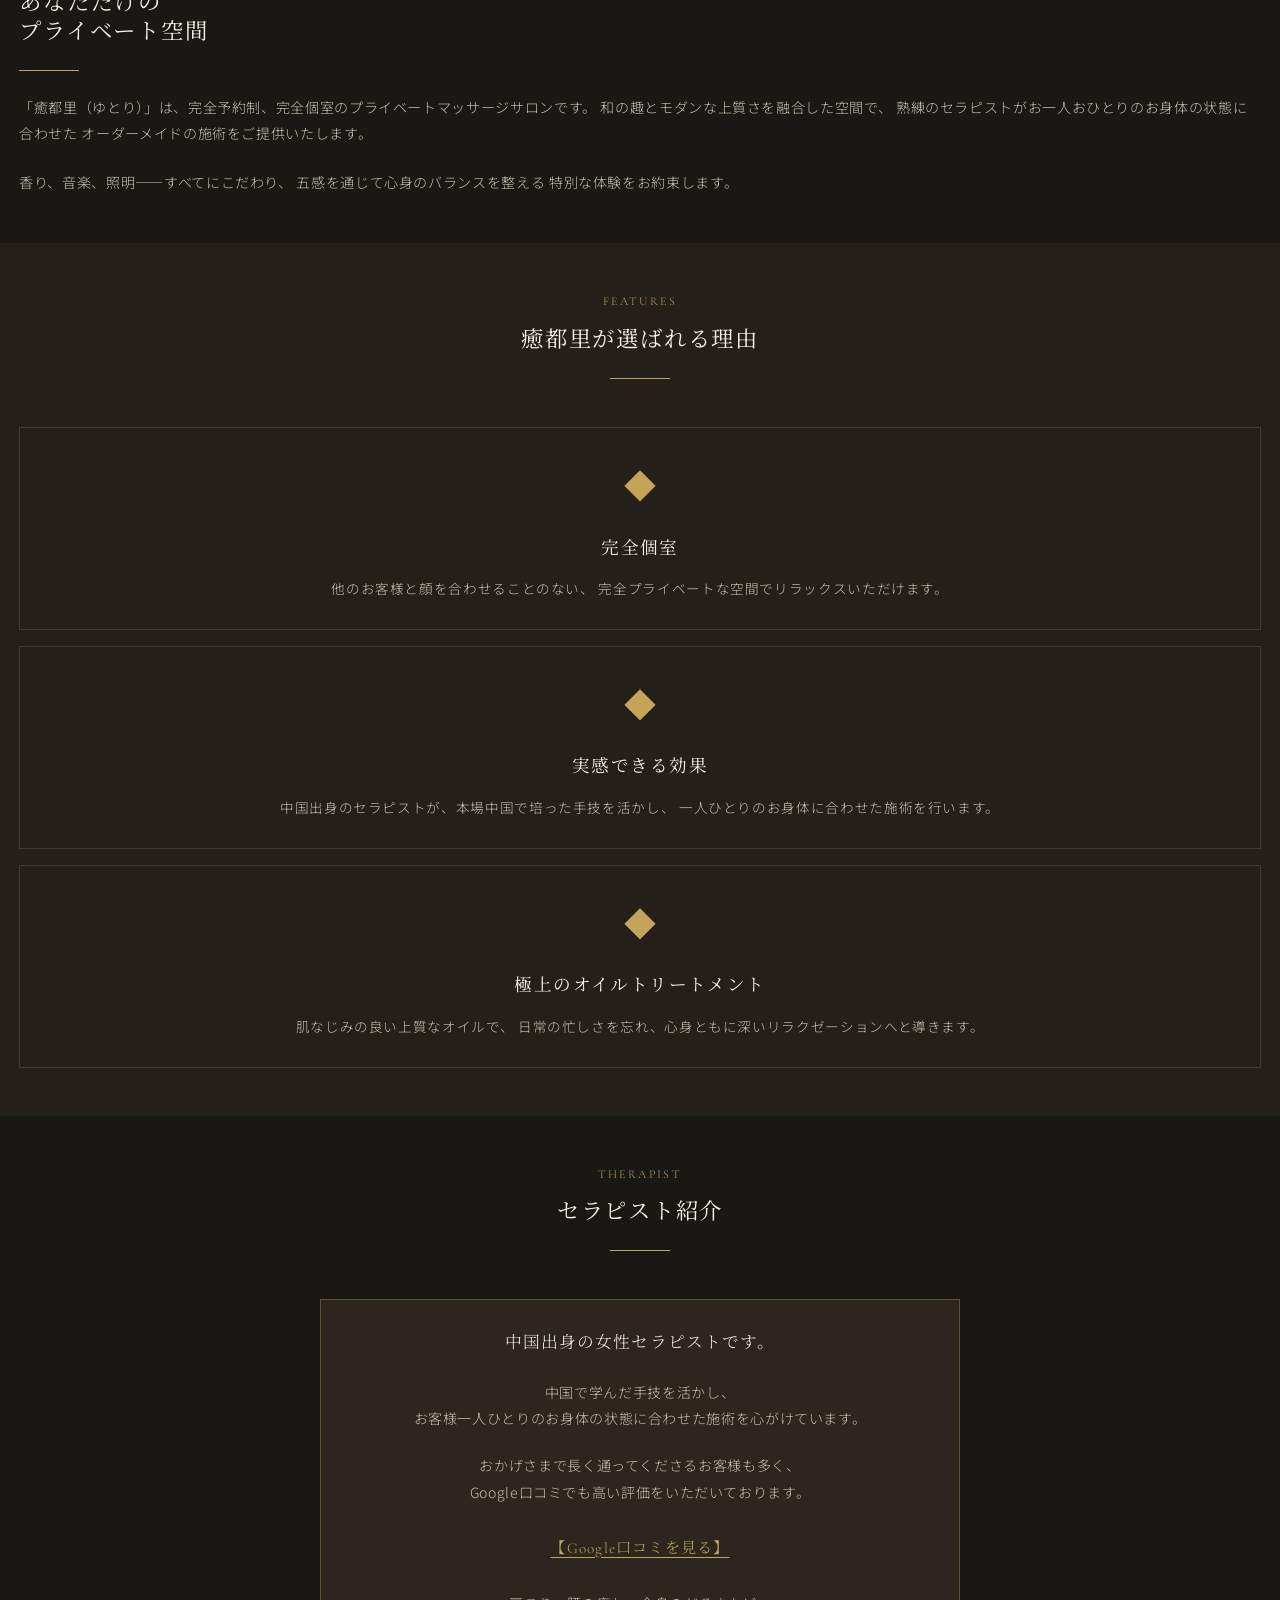
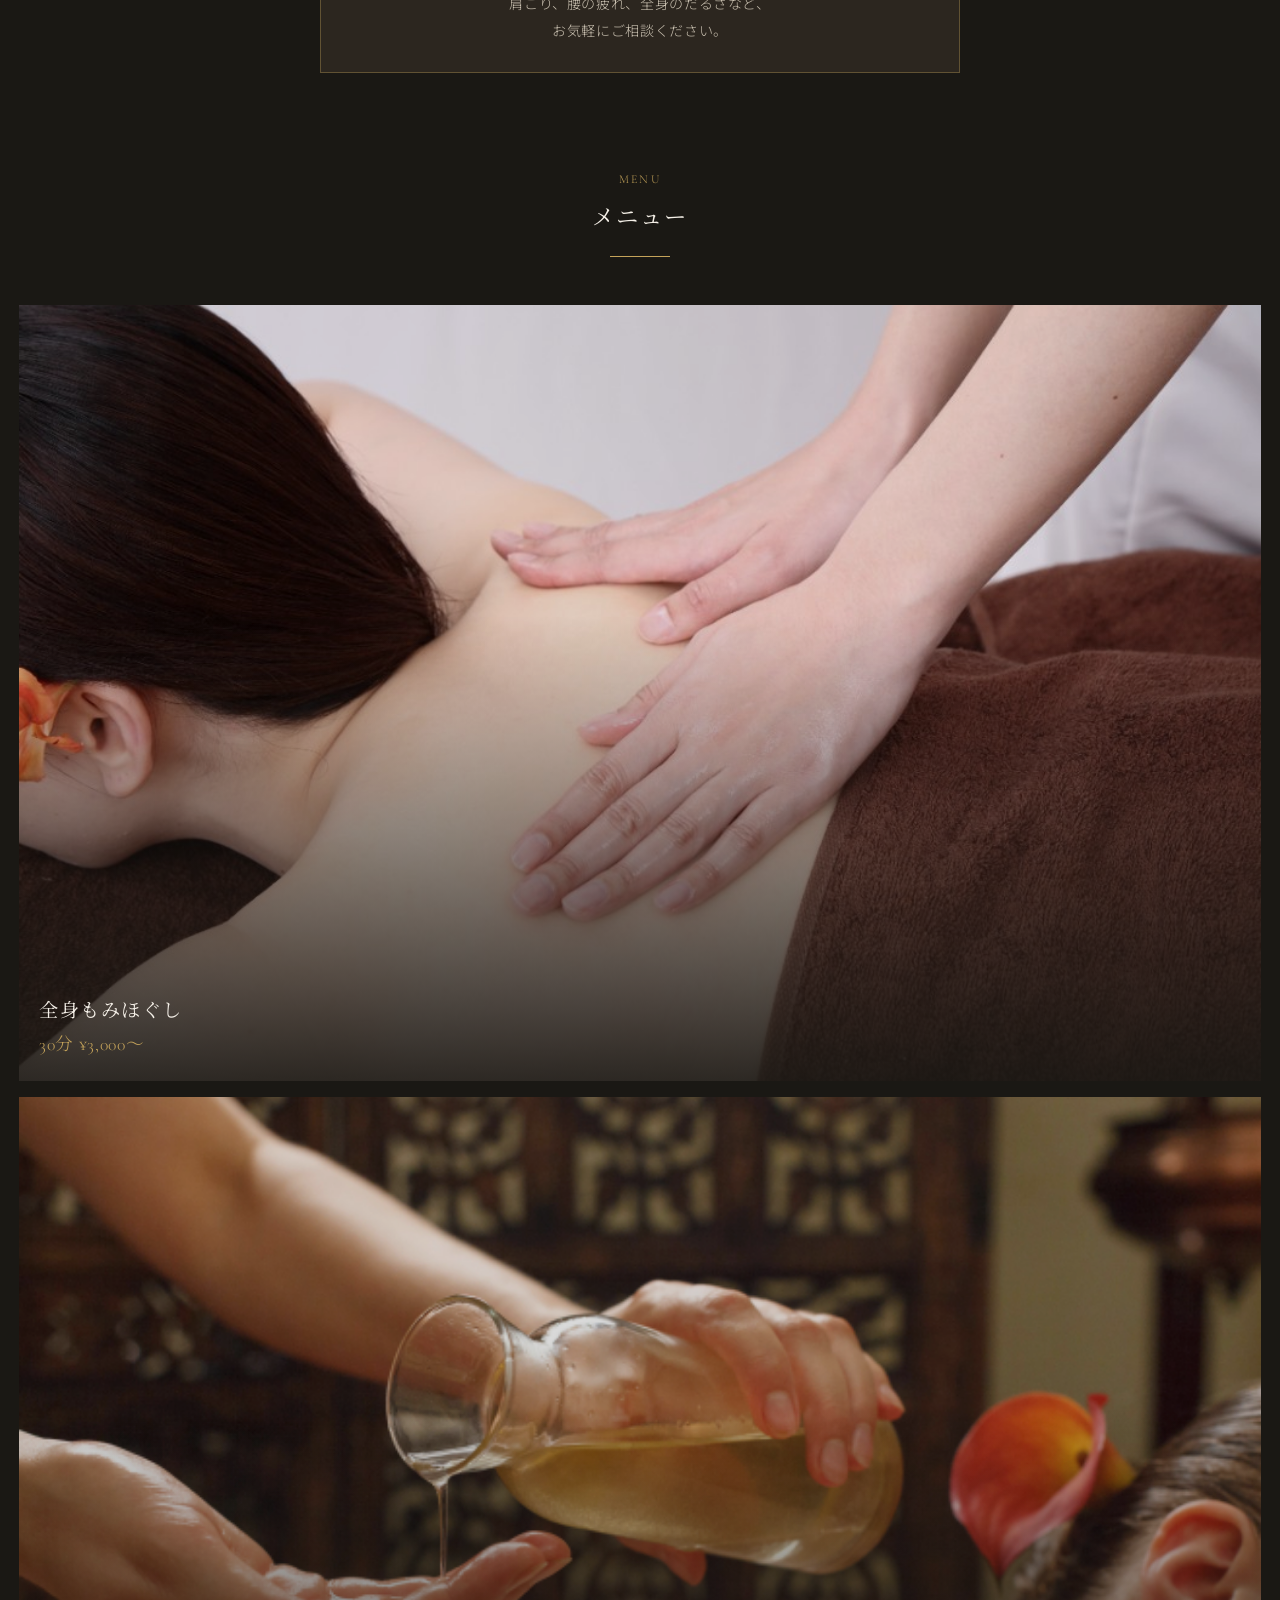
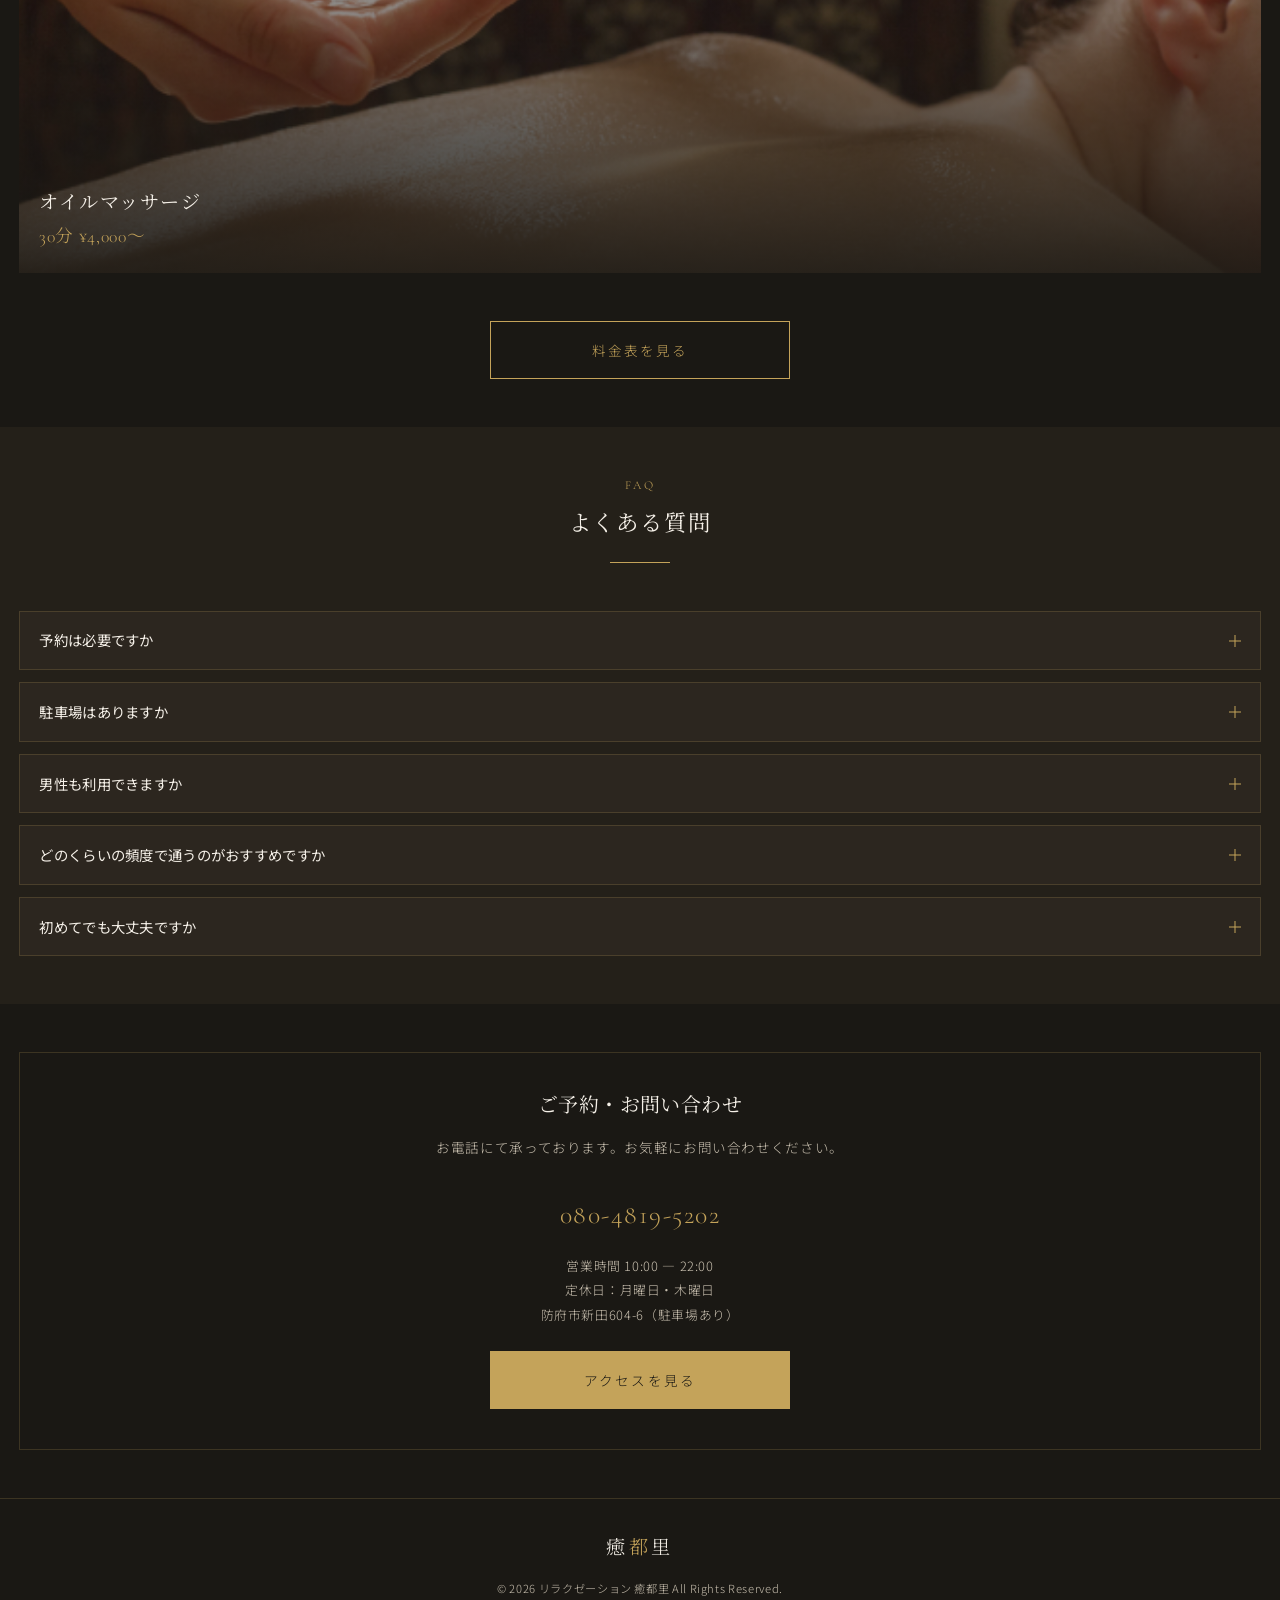
==== commit 157d6ac4: "スマホ用に変更" ====
--- a/index.html
+++ b/index.html
@@ -6,7 +6,8 @@
   <meta name="description" content="山口県防府市新田の完全個室リラクゼーションサロン「癒都里」。全身もみほぐし・オイルマッサージで心と体を癒します。営業10:00〜22:00、定休日月・木。ご予約は080-4819-5202。">
   <meta name="keywords" content="防府市,防府,新田,リラクゼーション,マッサージ,もみほぐし,オイルマッサージ,癒都里,ゆとり">
   <meta name="robots" content="index, follow">
-  <meta name="theme-color" content="#1a1814">
+  <meta name="format-detection" content="telephone=yes">
+  <meta name="apple-mobile-web-app-capable" content="yes">
   <title>癒都里（ゆとり）| 防府市新田のリラクゼーションサロン</title>
   <link rel="canonical" href="https://zhongcun1980.github.io/YutoriHP/">
   <link rel="icon" href="favicon.svg" type="image/svg+xml">
@@ -26,7 +27,7 @@
   <link rel="preconnect" href="https://fonts.googleapis.com">
   <link rel="preconnect" href="https://fonts.gstatic.com" crossorigin>
   <link href="https://fonts.googleapis.com/css2?family=Cormorant+Garamond:wght@300;400;500&family=Noto+Sans+JP:wght@300;400&family=Noto+Serif+JP:wght@300;400&display=swap" rel="stylesheet">
-  <link rel="stylesheet" href="css/style.css">
+  <link rel="stylesheet" href="css/style.css?v=3">
   <script type="application/ld+json">
   {
     "@context": "https://schema.org",
@@ -315,7 +316,7 @@
       <div class="cta fade-in">
         <h2 class="cta__title">ご予約・お問い合わせ</h2>
         <p class="cta__desc">お電話にて承っております。お気軽にお問い合わせください。</p>
-        <p class="cta__phone">080-4819-5202</p>
+        <a href="tel:08048195202" class="cta__phone">080-4819-5202</a>
         <p class="cta__hours">営業時間 10:00 — 22:00<br>定休日：月曜日・木曜日<br>防府市新田604-6（駐車場あり）</p>
         <a href="access.html" class="btn btn--filled">アクセスを見る</a>
       </div>
@@ -334,6 +335,13 @@
     </div>
   </footer>
 
+  <nav class="bottom-nav" aria-label="メインメニュー">
+    <a href="index.html" class="bottom-nav__link bottom-nav__link--home bottom-nav__link--active">トップ</a>
+    <a href="price.html" class="bottom-nav__link bottom-nav__link--price">料金表</a>
+    <a href="access.html" class="bottom-nav__link bottom-nav__link--access">アクセス</a>
+    <a href="tel:08048195202" class="bottom-nav__link bottom-nav__link--phone">電話</a>
+  </nav>
+
   <script src="js/main.js"></script>
 </body>
 </html>
--- a/css/style.css
+++ b/css/style.css
@@ -15,7 +15,8 @@
   --font-serif: "Cormorant Garamond", "Noto Serif JP", serif;
   --font-sans: "Noto Sans JP", "Hiragino Sans", sans-serif;
   --transition: 0.4s cubic-bezier(0.25, 0.46, 0.45, 0.94);
-  --header-height: 80px;
+  --header-height: 52px;
+  --bottom-nav-height: 56px;
 }
 
 *,
@@ -39,6 +40,8 @@
   font-weight: 300;
   letter-spacing: 0.04em;
   overflow-x: hidden;
+  padding-bottom: calc(var(--bottom-nav-height) + env(safe-area-inset-bottom, 0px));
+  -webkit-text-size-adjust: 100%;
 }
 
 img {
@@ -70,9 +73,9 @@
   letter-spacing: 0.08em;
 }
 
-h1 { font-size: clamp(2.5rem, 6vw, 4.5rem); }
-h2 { font-size: clamp(1.8rem, 4vw, 2.8rem); }
-h3 { font-size: clamp(1.2rem, 2.5vw, 1.6rem); }
+h1 { font-size: 2rem; }
+h2 { font-size: 1.5rem; }
+h3 { font-size: 1.1rem; }
 
 .section-label {
   display: block;
@@ -98,13 +101,13 @@
 
 .container {
   width: 100%;
-  max-width: 1200px;
+  max-width: 100%;
   margin: 0 auto;
-  padding: 0 2rem;
+  padding: 0 1.2rem;
 }
 
 .section {
-  padding: 6rem 0;
+  padding: 3rem 0;
 }
 
 .section--alt {
@@ -122,7 +125,10 @@
   height: var(--header-height);
   display: flex;
   align-items: center;
-  transition: background var(--transition), box-shadow var(--transition);
+  background: rgba(26, 24, 20, 0.95);
+  backdrop-filter: blur(12px);
+  box-shadow: 0 1px 0 var(--color-border);
+  padding-top: env(safe-area-inset-top, 0px);
 }
 
 .header--scrolled {
@@ -140,7 +146,7 @@
 
 .logo {
   font-family: var(--font-serif);
-  font-size: 1.6rem;
+  font-size: 1.35rem;
   letter-spacing: 0.2em;
   color: var(--color-cream);
 }
@@ -149,80 +155,22 @@
   color: var(--color-gold);
 }
 
-.nav {
-  display: flex;
-  gap: 2.5rem;
-}
-
-.nav__link {
-  font-size: 0.8rem;
-  letter-spacing: 0.15em;
-  text-transform: uppercase;
-  position: relative;
-  padding-bottom: 4px;
-}
-
-.nav__link::after {
-  content: "";
-  position: absolute;
-  bottom: 0;
-  left: 0;
-  width: 0;
-  height: 1px;
-  background: var(--color-gold);
-  transition: width var(--transition);
-}
-
-.nav__link:hover::after,
-.nav__link--active::after {
-  width: 100%;
-}
-
-.nav__link--active {
-  color: var(--color-gold);
-}
-
-/* Hamburger */
+.nav,
 .menu-toggle {
   display: none;
-  flex-direction: column;
-  gap: 6px;
-  background: none;
-  border: none;
-  cursor: pointer;
-  padding: 4px;
-}
-
-.menu-toggle span {
-  display: block;
-  width: 24px;
-  height: 1px;
-  background: var(--color-cream);
-  transition: var(--transition);
-}
-
-.menu-toggle--open span:nth-child(1) {
-  transform: rotate(45deg) translate(5px, 5px);
-}
-
-.menu-toggle--open span:nth-child(2) {
-  opacity: 0;
-}
-
-.menu-toggle--open span:nth-child(3) {
-  transform: rotate(-45deg) translate(5px, -5px);
 }
 
 /* ---- Hero ---- */
 
 .hero {
   position: relative;
-  min-height: 100vh;
+  min-height: auto;
   display: flex;
   align-items: center;
   justify-content: center;
   text-align: center;
   overflow: hidden;
+  padding: calc(var(--header-height) + 2rem) 0 3rem;
 }
 
 .hero__bg {
@@ -241,45 +189,36 @@
 .hero__content {
   position: relative;
   z-index: 1;
-  padding: 2rem;
+  padding: 0 1rem;
   animation: fadeUp 1.2s ease forwards;
 }
 
 .hero__subtitle {
   font-family: var(--font-serif);
+  font-size: 0.75rem;
+  letter-spacing: 0.25em;
+  text-transform: uppercase;
+  color: var(--color-gold);
+  margin-bottom: 1rem;
+}
+
+.hero__title {
+  margin-bottom: 1.25rem;
+  font-size: 1.85rem;
+  line-height: 1.45;
+}
+
+.hero__desc {
+  color: var(--color-cream-muted);
   font-size: 0.9rem;
-  letter-spacing: 0.4em;
-  text-transform: uppercase;
-  color: var(--color-gold);
-  margin-bottom: 1.5rem;
-}
-
-.hero__title {
-  margin-bottom: 1.5rem;
-}
-
-.hero__desc {
-  color: var(--color-cream-muted);
-  font-size: 1rem;
-  max-width: 560px;
-  margin: 0 auto 2.5rem;
-  line-height: 2;
+  max-width: 100%;
+  margin: 0 auto 2rem;
+  line-height: 1.95;
+  text-align: left;
 }
 
 .hero__scroll {
-  position: absolute;
-  bottom: 2.5rem;
-  left: 50%;
-  transform: translateX(-50%);
-  display: flex;
-  flex-direction: column;
-  align-items: center;
-  gap: 0.5rem;
-  font-size: 0.7rem;
-  letter-spacing: 0.2em;
-  text-transform: uppercase;
-  color: var(--color-cream-muted);
-  animation: fadeUp 1.2s 0.6s ease both;
+  display: none;
 }
 
 .hero__scroll-line {
@@ -292,10 +231,13 @@
 /* ---- Buttons ---- */
 
 .btn {
-  display: inline-block;
-  padding: 0.9rem 2.5rem;
-  font-size: 0.8rem;
-  letter-spacing: 0.2em;
+  display: block;
+  width: 100%;
+  max-width: 300px;
+  margin: 0 auto;
+  padding: 1rem 1.5rem;
+  font-size: 0.85rem;
+  letter-spacing: 0.15em;
   text-transform: uppercase;
   border: 1px solid var(--color-gold);
   color: var(--color-gold);
@@ -303,9 +245,12 @@
   cursor: pointer;
   transition: var(--transition);
   font-family: var(--font-sans);
-}
-
-.btn:hover {
+  text-align: center;
+  -webkit-tap-highlight-color: transparent;
+  touch-action: manipulation;
+}
+
+.btn:active {
   background: var(--color-gold);
   color: var(--color-bg);
 }
@@ -323,33 +268,35 @@
 /* ---- Page Header ---- */
 
 .page-header {
-  padding: calc(var(--header-height) + 4rem) 0 4rem;
+  padding: calc(var(--header-height) + 2rem) 0 2.5rem;
   text-align: center;
   background: var(--color-bg-light);
   border-bottom: 1px solid var(--color-border);
 }
 
 .page-header__title {
-  margin-bottom: 1rem;
+  margin-bottom: 0.75rem;
+  font-size: 1.6rem;
 }
 
 .page-header__desc {
   color: var(--color-cream-muted);
-  font-size: 0.95rem;
+  font-size: 0.85rem;
+  padding: 0 0.5rem;
 }
 
 /* ---- About / Features ---- */
 
 .about-grid {
   display: grid;
-  grid-template-columns: 1fr 1fr;
-  gap: 4rem;
+  grid-template-columns: 1fr;
+  gap: 2rem;
   align-items: center;
 }
 
 .about-grid__image {
   position: relative;
-  aspect-ratio: 4 / 3;
+  aspect-ratio: 3 / 2;
   overflow: hidden;
   background-color: var(--color-bg-light);
 }
@@ -377,20 +324,14 @@
 
 .features {
   display: grid;
-  grid-template-columns: repeat(3, 1fr);
-  gap: 2rem;
+  grid-template-columns: 1fr;
+  gap: 1rem;
 }
 
 .feature-card {
-  padding: 2.5rem 2rem;
+  padding: 1.75rem 1.25rem;
   border: 1px solid var(--color-border);
   text-align: center;
-  transition: var(--transition);
-}
-
-.feature-card:hover {
-  border-color: var(--color-gold);
-  transform: translateY(-4px);
 }
 
 .feature-card__icon {
@@ -458,20 +399,20 @@
 
 .menu-preview {
   display: grid;
-  grid-template-columns: repeat(3, 1fr);
-  gap: 1.5rem;
+  grid-template-columns: 1fr;
+  gap: 1rem;
 }
 
 .menu-preview--two {
-  grid-template-columns: repeat(2, 1fr);
-  max-width: 800px;
+  grid-template-columns: 1fr;
+  max-width: 100%;
   margin: 0 auto;
 }
 
 .menu-card {
   position: relative;
   overflow: hidden;
-  aspect-ratio: 3/4;
+  aspect-ratio: 16 / 10;
 }
 
 .menu-card img {
@@ -521,9 +462,10 @@
 
 .price-category__header {
   display: flex;
-  align-items: baseline;
-  gap: 1.5rem;
-  margin-bottom: 2rem;
+  flex-direction: column;
+  align-items: flex-start;
+  gap: 0.5rem;
+  margin-bottom: 1.25rem;
   padding-bottom: 1rem;
   border-bottom: 1px solid var(--color-border);
 }
@@ -541,41 +483,40 @@
 
 .price-item {
   display: grid;
-  grid-template-columns: 1fr auto auto;
-  gap: 2rem;
+  grid-template-columns: 1fr auto;
+  gap: 0.25rem 1rem;
   align-items: baseline;
-  padding: 1.5rem 0;
+  padding: 1.25rem 0;
   border-bottom: 1px solid var(--color-border);
-  transition: var(--transition);
-}
-
-.price-item:hover {
-  padding-left: 1rem;
-  border-color: var(--color-gold);
 }
 
 .price-item__name {
   font-family: var(--font-serif);
-  font-size: 1.15rem;
+  font-size: 1.05rem;
+  grid-column: 1;
 }
 
 .price-item__detail {
   color: var(--color-cream-muted);
+  font-size: 0.75rem;
+  margin-top: 0.2rem;
+  grid-column: 1;
+}
+
+.price-item__duration {
+  color: var(--color-cream-muted);
   font-size: 0.8rem;
-  margin-top: 0.3rem;
-}
-
-.price-item__duration {
-  color: var(--color-cream-muted);
-  font-size: 0.85rem;
+  grid-column: 1;
+}
+
+.price-item__price {
+  font-family: var(--font-serif);
+  font-size: 1.2rem;
+  color: var(--color-gold);
   white-space: nowrap;
-}
-
-.price-item__price {
-  font-family: var(--font-serif);
-  font-size: 1.3rem;
-  color: var(--color-gold);
-  white-space: nowrap;
+  grid-column: 2;
+  grid-row: 1 / 3;
+  align-self: center;
 }
 
 .price-item__price small {
@@ -605,8 +546,8 @@
 
 .access-grid {
   display: grid;
-  grid-template-columns: 1fr 1fr;
-  gap: 3rem;
+  grid-template-columns: 1fr;
+  gap: 2rem;
 }
 
 .access-info__block {
@@ -652,14 +593,14 @@
 
 .access-steps__list {
   display: grid;
-  grid-template-columns: repeat(3, 1fr);
-  gap: 2rem;
-  margin-top: 2rem;
+  grid-template-columns: 1fr;
+  gap: 1rem;
+  margin-top: 1.5rem;
 }
 
 .access-step {
   text-align: center;
-  padding: 2rem 1.5rem;
+  padding: 1.5rem 1.25rem;
   border: 1px solid var(--color-border);
 }
 
@@ -683,7 +624,7 @@
 /* ---- FAQ ---- */
 
 .faq {
-  max-width: 760px;
+  max-width: 100%;
   margin: 0 auto;
 }
 
@@ -707,18 +648,20 @@
   align-items: center;
   justify-content: space-between;
   gap: 1rem;
-  padding: 1.25rem 1.5rem;
+  padding: 1.1rem 1.2rem;
+  min-height: 52px;
   background: none;
   border: none;
   color: var(--color-cream);
   font-family: var(--font-sans);
-  font-size: 0.95rem;
+  font-size: 0.9rem;
   font-weight: 400;
-  letter-spacing: 0.04em;
-  line-height: 1.6;
+  letter-spacing: 0.02em;
+  line-height: 1.55;
   text-align: left;
   cursor: pointer;
-  transition: color var(--transition);
+  -webkit-tap-highlight-color: transparent;
+  touch-action: manipulation;
 }
 
 .faq__question:hover,
@@ -770,10 +713,10 @@
 }
 
 .faq__answer p {
-  padding: 0 1.5rem 1.25rem;
-  color: var(--color-cream-muted);
-  font-size: 0.9rem;
-  line-height: 1.9;
+  padding: 0 1.2rem 1.1rem;
+  color: var(--color-cream-muted);
+  font-size: 0.85rem;
+  line-height: 1.85;
 }
 
 .faq__answer[hidden] {
@@ -784,50 +727,58 @@
 
 .cta {
   text-align: center;
-  padding: 5rem 2rem;
+  padding: 2.5rem 1.25rem;
   border: 1px solid var(--color-border);
-  margin: 0 2rem;
+  margin: 0;
 }
 
 .cta__title {
   margin-bottom: 1rem;
-  font-size: clamp(1.35rem, 3.8vw, 2.2rem);
-  letter-spacing: 0.04em;
+  font-size: 1.25rem;
+  letter-spacing: 0.02em;
 }
 
 .cta__desc {
   color: var(--color-cream-muted);
-  margin-bottom: 2rem;
-  font-size: 0.95rem;
+  margin-bottom: 1.5rem;
+  font-size: 0.85rem;
 }
 
 .cta__phone {
-  font-family: var(--font-serif);
-  font-size: 2rem;
-  color: var(--color-gold);
-  letter-spacing: 0.1em;
+  display: inline-block;
+  font-family: var(--font-serif);
+  font-size: 1.6rem;
+  color: var(--color-gold);
+  letter-spacing: 0.06em;
   margin-bottom: 0.5rem;
+  padding: 0.5rem;
+  -webkit-tap-highlight-color: transparent;
+}
+
+.cta__phone:active {
+  color: var(--color-gold-light);
 }
 
 .cta__hours {
   color: var(--color-cream-muted);
-  font-size: 0.85rem;
-  margin-bottom: 2rem;
+  font-size: 0.8rem;
+  margin-bottom: 1.5rem;
+  line-height: 1.9;
 }
 
 /* ---- Footer ---- */
 
 .footer {
-  padding: 3rem 0;
+  padding: 2rem 0 1rem;
   border-top: 1px solid var(--color-border);
   text-align: center;
 }
 
 .footer__logo {
   font-family: var(--font-serif);
-  font-size: 1.4rem;
+  font-size: 1.2rem;
   letter-spacing: 0.2em;
-  margin-bottom: 1.5rem;
+  margin-bottom: 0.75rem;
 }
 
 .footer__logo span {
@@ -835,21 +786,12 @@
 }
 
 .footer__nav {
-  display: flex;
-  justify-content: center;
-  gap: 2rem;
-  margin-bottom: 1.5rem;
-}
-
-.footer__nav a {
-  font-size: 0.75rem;
-  letter-spacing: 0.15em;
-  text-transform: uppercase;
+  display: none;
 }
 
 .footer__copy {
   color: var(--color-cream-muted);
-  font-size: 0.75rem;
+  font-size: 0.7rem;
 }
 
 /* ---- Animations ---- */
@@ -896,117 +838,122 @@
   margin: 1.5rem 0;
 }
 
-/* ---- Responsive ---- */
-
-@media (max-width: 1024px) {
-  .features {
-    grid-template-columns: repeat(2, 1fr);
-  }
-
-  .menu-preview {
-    grid-template-columns: repeat(2, 1fr);
-  }
-
-  .access-steps__list {
-    grid-template-columns: repeat(2, 1fr);
-  }
-}
-
-@media (max-width: 768px) {
-  :root {
-    --header-height: 70px;
-  }
-
-  .nav {
-    position: fixed;
-    top: var(--header-height);
-    left: 0;
-    right: 0;
-    background: rgba(26, 24, 20, 0.98);
-    flex-direction: column;
-    align-items: center;
-    padding: 2rem;
-    gap: 1.5rem;
-    transform: translateY(-120%);
-    opacity: 0;
-    transition: var(--transition);
-    border-bottom: 1px solid var(--color-border);
-  }
-
-  .nav--open {
-    transform: translateY(0);
-    opacity: 1;
-  }
-
-  .menu-toggle {
-    display: flex;
-  }
-
-  .about-grid {
-    grid-template-columns: 1fr;
-    gap: 2rem;
-  }
-
-  .about-grid__image {
-    aspect-ratio: 3 / 2;
-  }
-
-  .features {
-    grid-template-columns: 1fr;
-  }
-
-  .menu-preview {
-    grid-template-columns: 1fr;
-  }
-
-  .price-item {
-    grid-template-columns: 1fr;
-    gap: 0.5rem;
-  }
-
-  .access-grid {
-    grid-template-columns: 1fr;
-  }
-
-  .access-steps__list {
-    grid-template-columns: 1fr;
-  }
-
-  .section {
-    padding: 4rem 0;
-  }
-
-  .cta {
-    margin: 0 1rem;
-    padding: 3rem 1.5rem;
-  }
-}
-
-@media (max-width: 480px) {
-  .container {
-    padding: 0 1.2rem;
-  }
-
-  .hero__title {
-    font-size: 2.2rem;
-  }
-
-  .cta__phone {
-    font-size: 1.5rem;
-  }
-
-  .cta__title {
-    font-size: 1.3rem;
-    letter-spacing: 0.02em;
-  }
-
-  .faq__question {
-    padding: 1.1rem 1.2rem;
-    font-size: 0.9rem;
-  }
-
-  .faq__answer p {
-    padding: 0 1.2rem 1.1rem;
-    font-size: 0.85rem;
-  }
-}
+/* ---- Bottom Navigation (スマホ専用) ---- */
+
+.bottom-nav {
+  position: fixed;
+  bottom: 0;
+  left: 0;
+  right: 0;
+  z-index: 1000;
+  display: grid;
+  grid-template-columns: repeat(4, 1fr);
+  height: calc(var(--bottom-nav-height) + env(safe-area-inset-bottom, 0px));
+  padding-bottom: env(safe-area-inset-bottom, 0px);
+  background: rgba(26, 24, 20, 0.98);
+  border-top: 1px solid var(--color-border);
+  backdrop-filter: blur(12px);
+}
+
+.bottom-nav__link {
+  display: flex;
+  flex-direction: column;
+  align-items: center;
+  justify-content: center;
+  gap: 0.2rem;
+  font-size: 0.65rem;
+  letter-spacing: 0.05em;
+  color: var(--color-cream-muted);
+  padding: 0.4rem 0.25rem;
+  min-height: var(--bottom-nav-height);
+  -webkit-tap-highlight-color: transparent;
+  touch-action: manipulation;
+}
+
+.bottom-nav__link::before {
+  font-size: 1.1rem;
+  line-height: 1;
+  opacity: 0.85;
+}
+
+.bottom-nav__link--home::before { content: "⌂"; }
+.bottom-nav__link--price::before { content: "¥"; font-family: var(--font-serif); }
+.bottom-nav__link--access::before { content: "◎"; }
+.bottom-nav__link--phone::before { content: "☎"; }
+
+.bottom-nav__link--active {
+  color: var(--color-gold);
+}
+
+.bottom-nav__link--phone {
+  color: var(--color-gold);
+}
+
+.bottom-nav__link:active {
+  opacity: 0.7;
+}
+
+/* ---- Section headings (mobile) ---- */
+
+.section-label {
+  font-size: 0.75rem;
+  letter-spacing: 0.2em;
+  margin-bottom: 0.75rem;
+}
+
+.section-title {
+  margin-bottom: 1rem;
+  font-size: 1.4rem;
+}
+
+.section-desc {
+  font-size: 0.88rem;
+  max-width: 100%;
+}
+
+.therapist-intro {
+  padding: 1.75rem 1.25rem;
+}
+
+.therapist-intro__lead {
+  font-size: 1.05rem;
+  margin-bottom: 1.25rem;
+}
+
+.therapist-intro__text {
+  font-size: 0.88rem;
+  line-height: 1.9;
+  margin-bottom: 1.25rem;
+}
+
+.therapist-intro__link {
+  font-size: 0.95rem;
+  padding: 0.5rem 0;
+  display: inline-block;
+}
+
+.price-category {
+  margin-bottom: 2.5rem;
+}
+
+.price-note {
+  margin-top: 2rem;
+  padding: 1.25rem;
+  font-size: 0.8rem;
+}
+
+.menu-card__overlay {
+  padding: 1.25rem;
+}
+
+.access-info__block {
+  margin-bottom: 1.75rem;
+}
+
+.access-info__text {
+  font-size: 0.88rem;
+}
+
+.access-steps {
+  margin-top: 2.5rem;
+}
